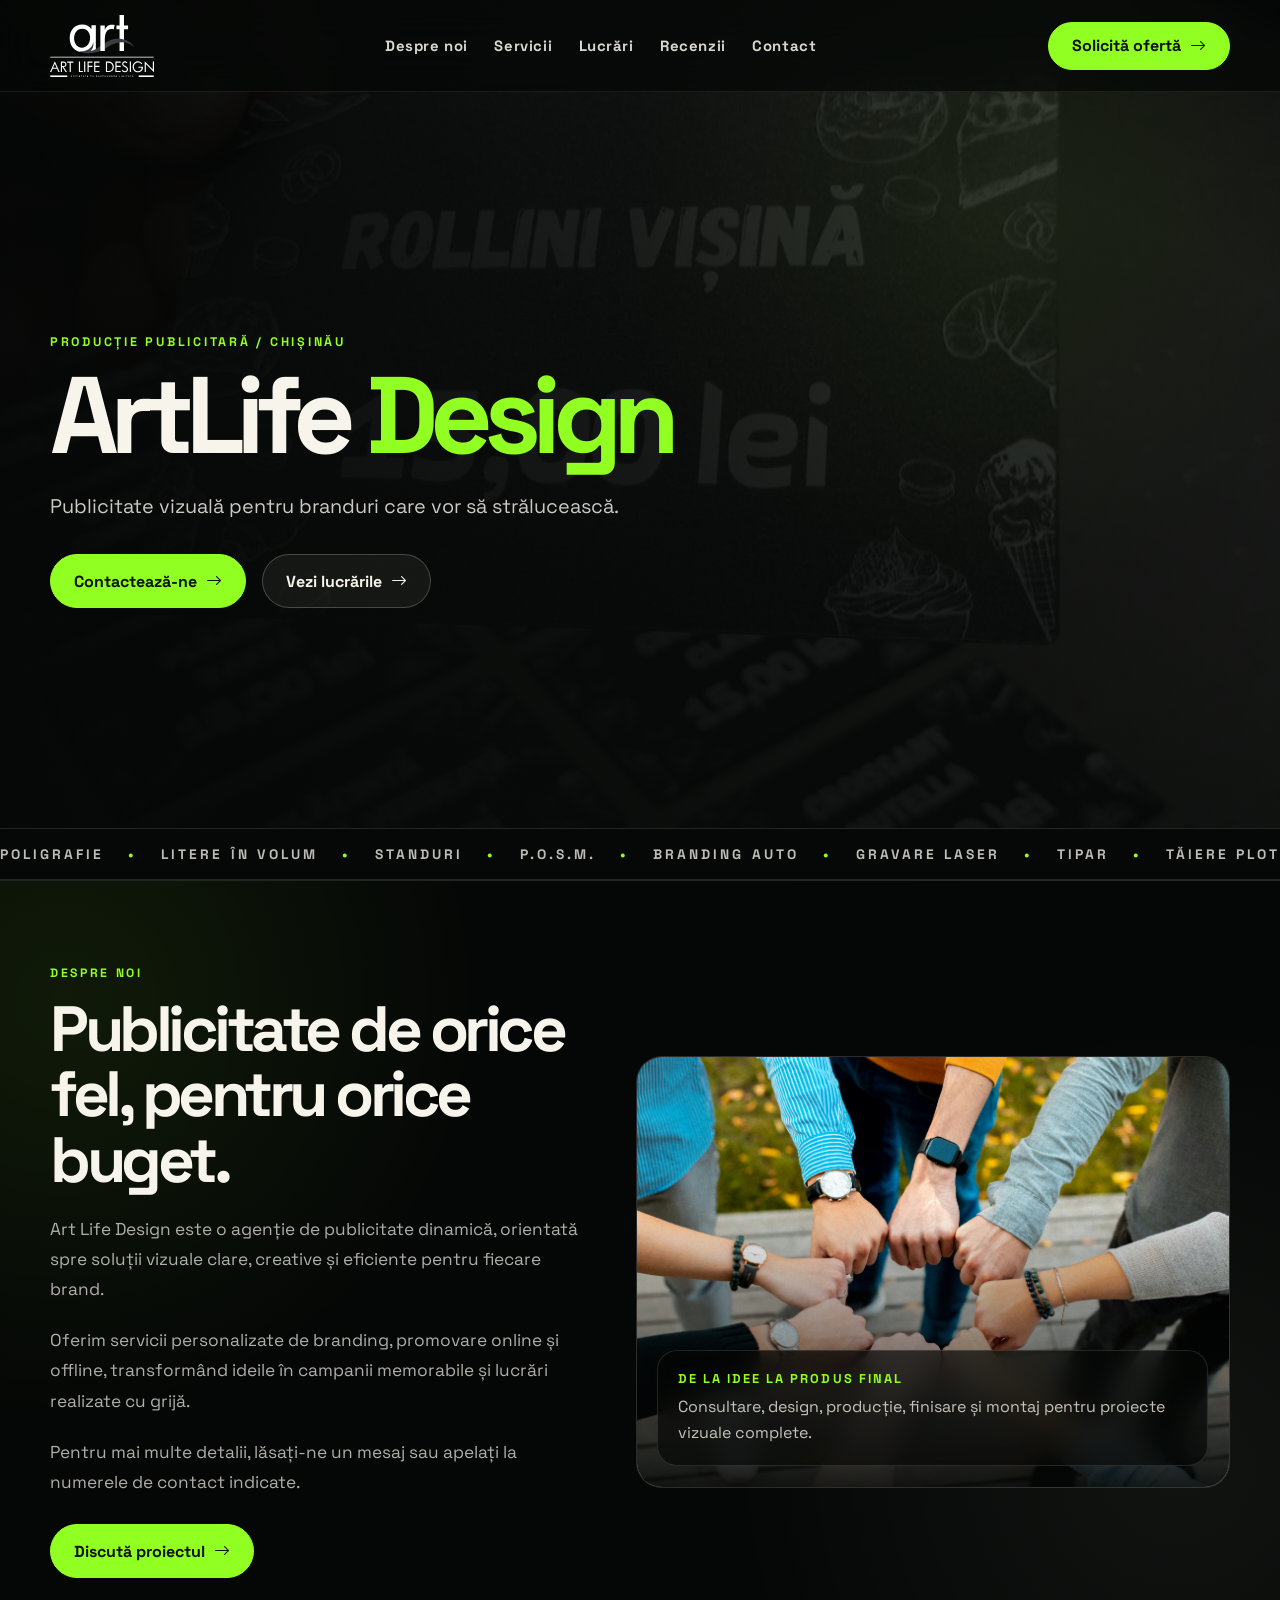
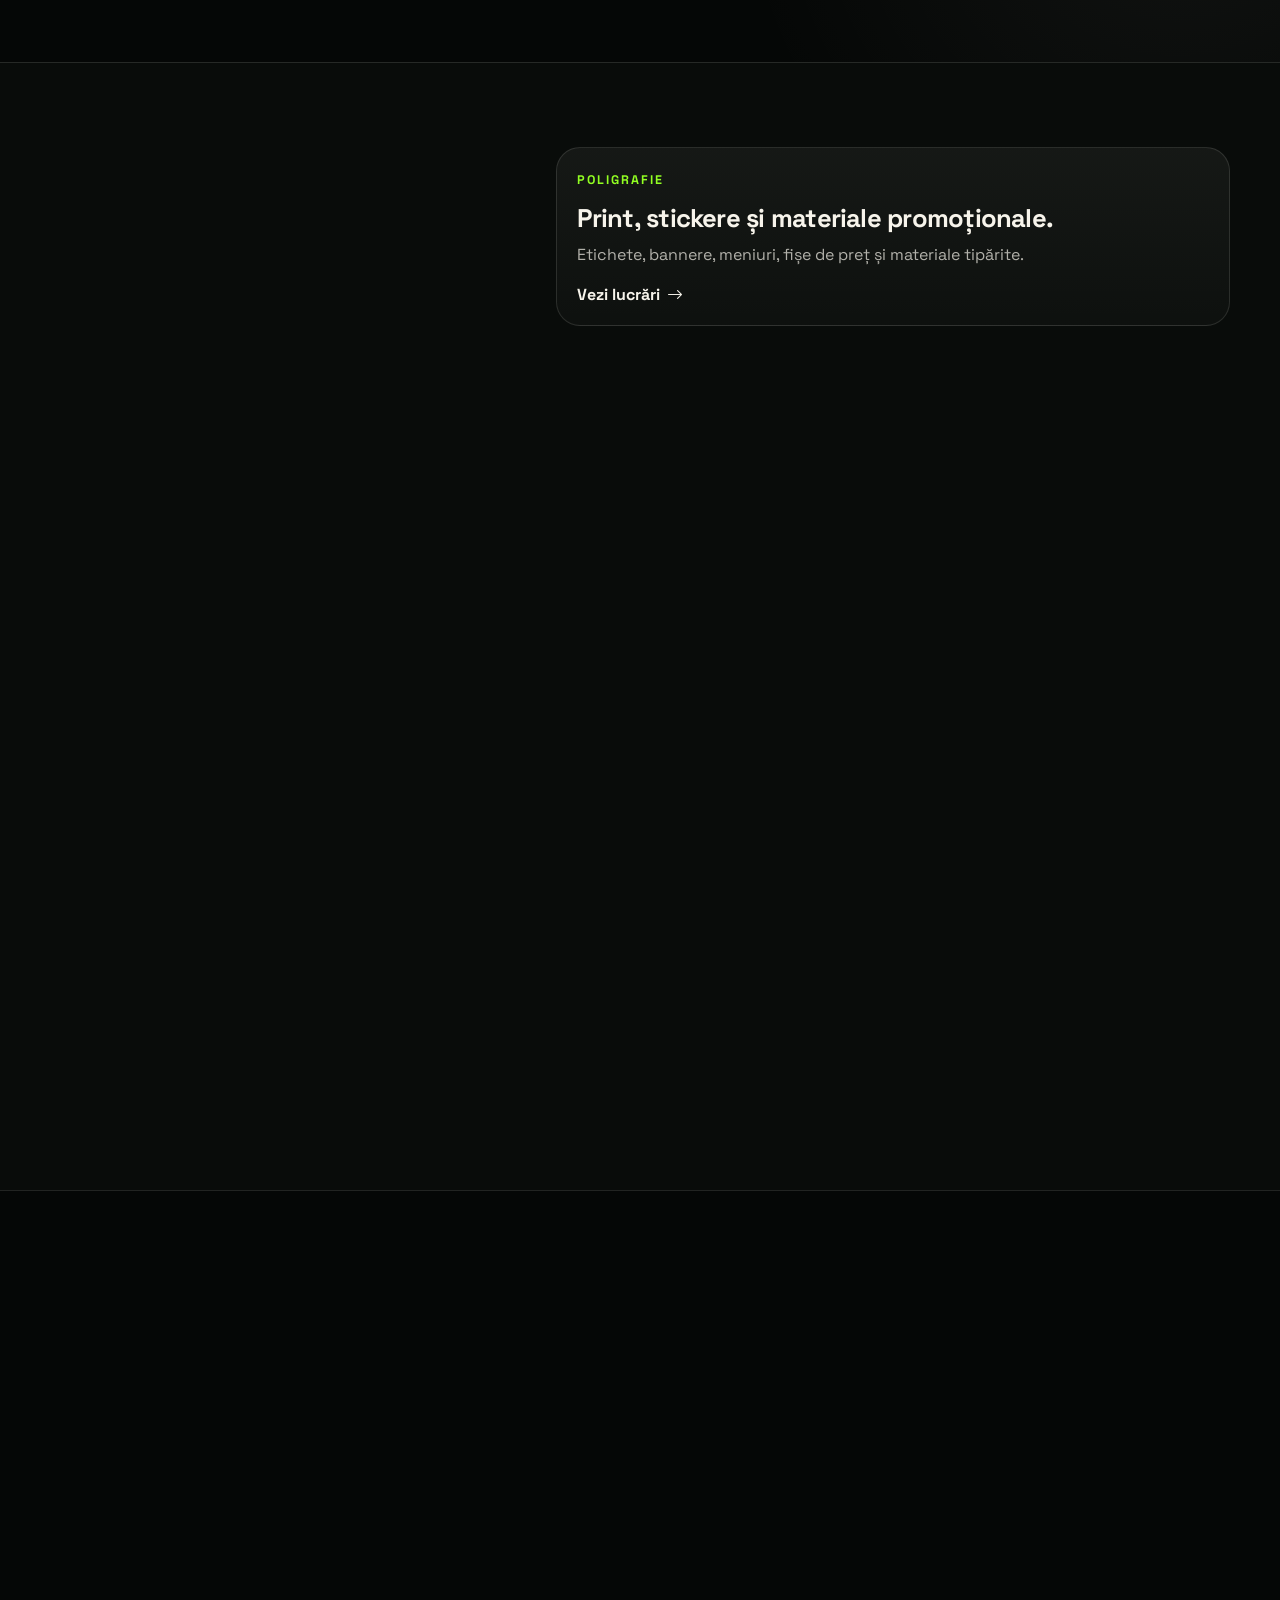
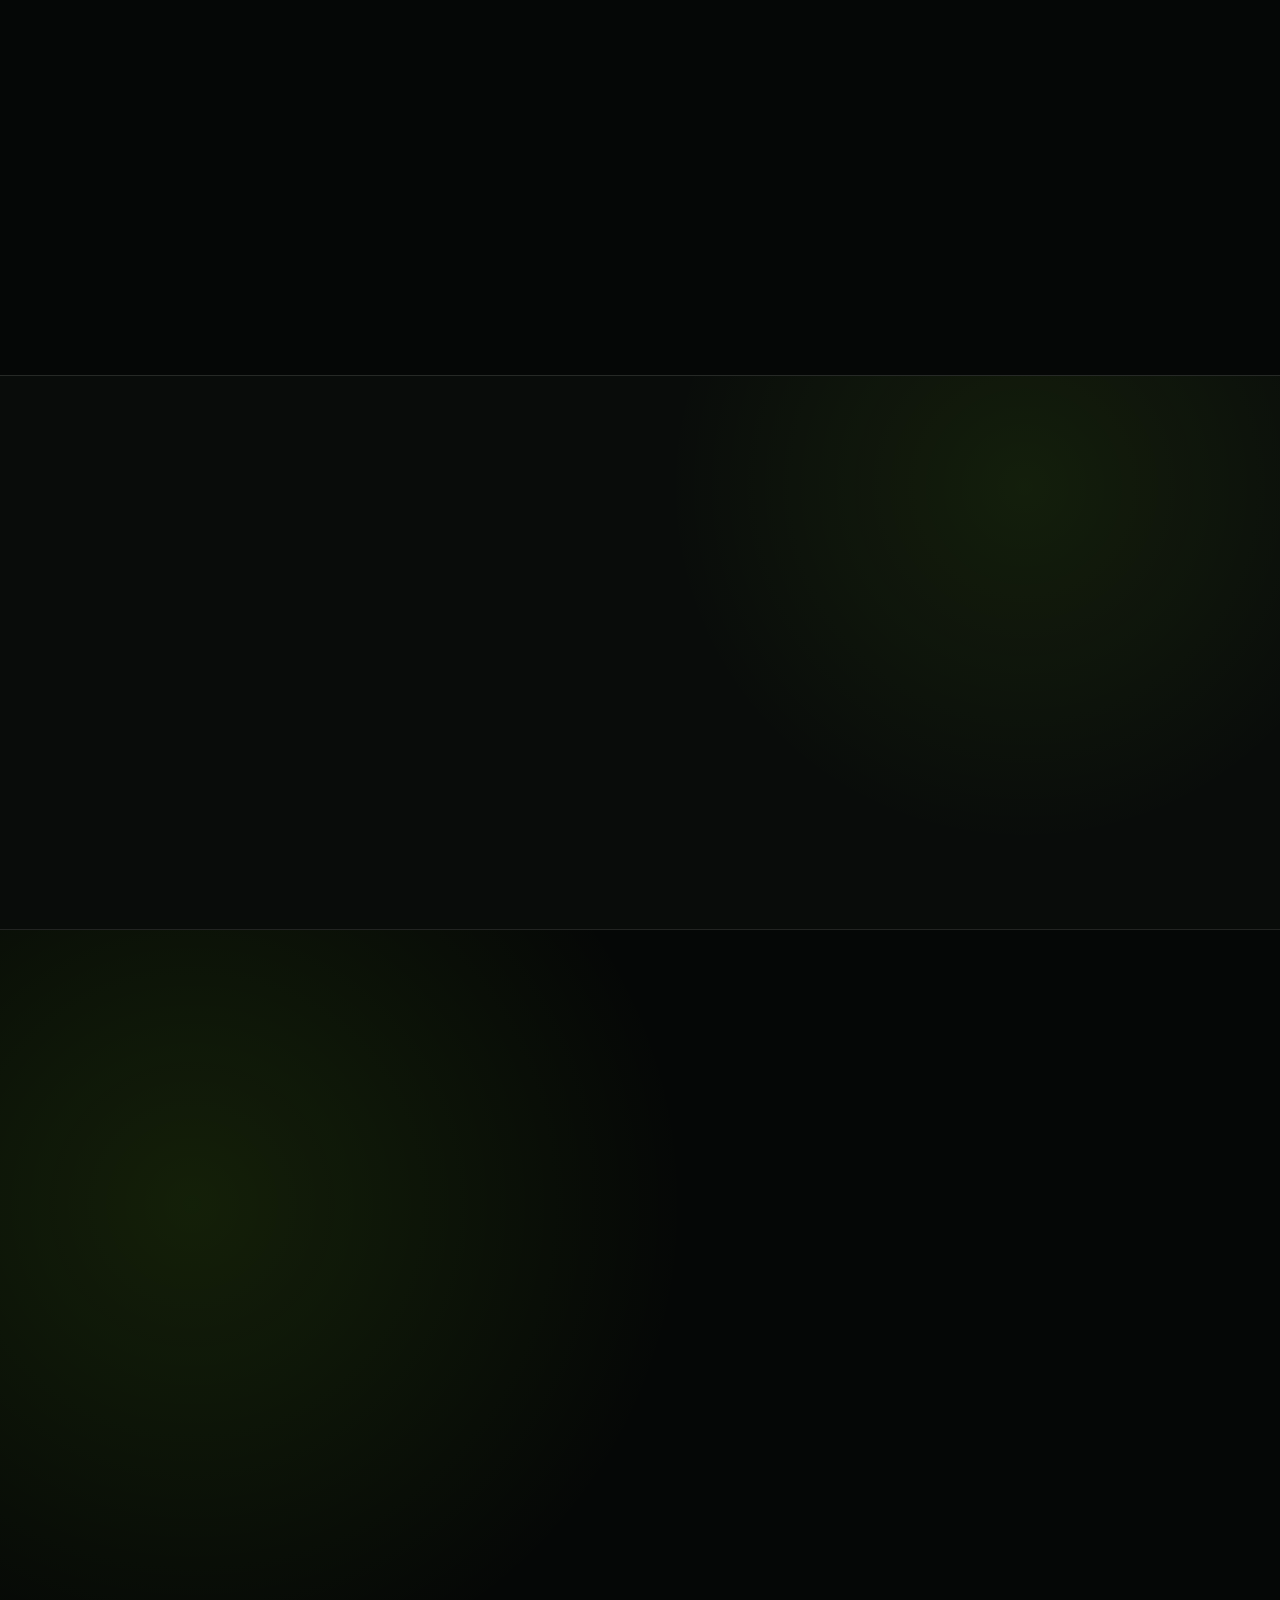
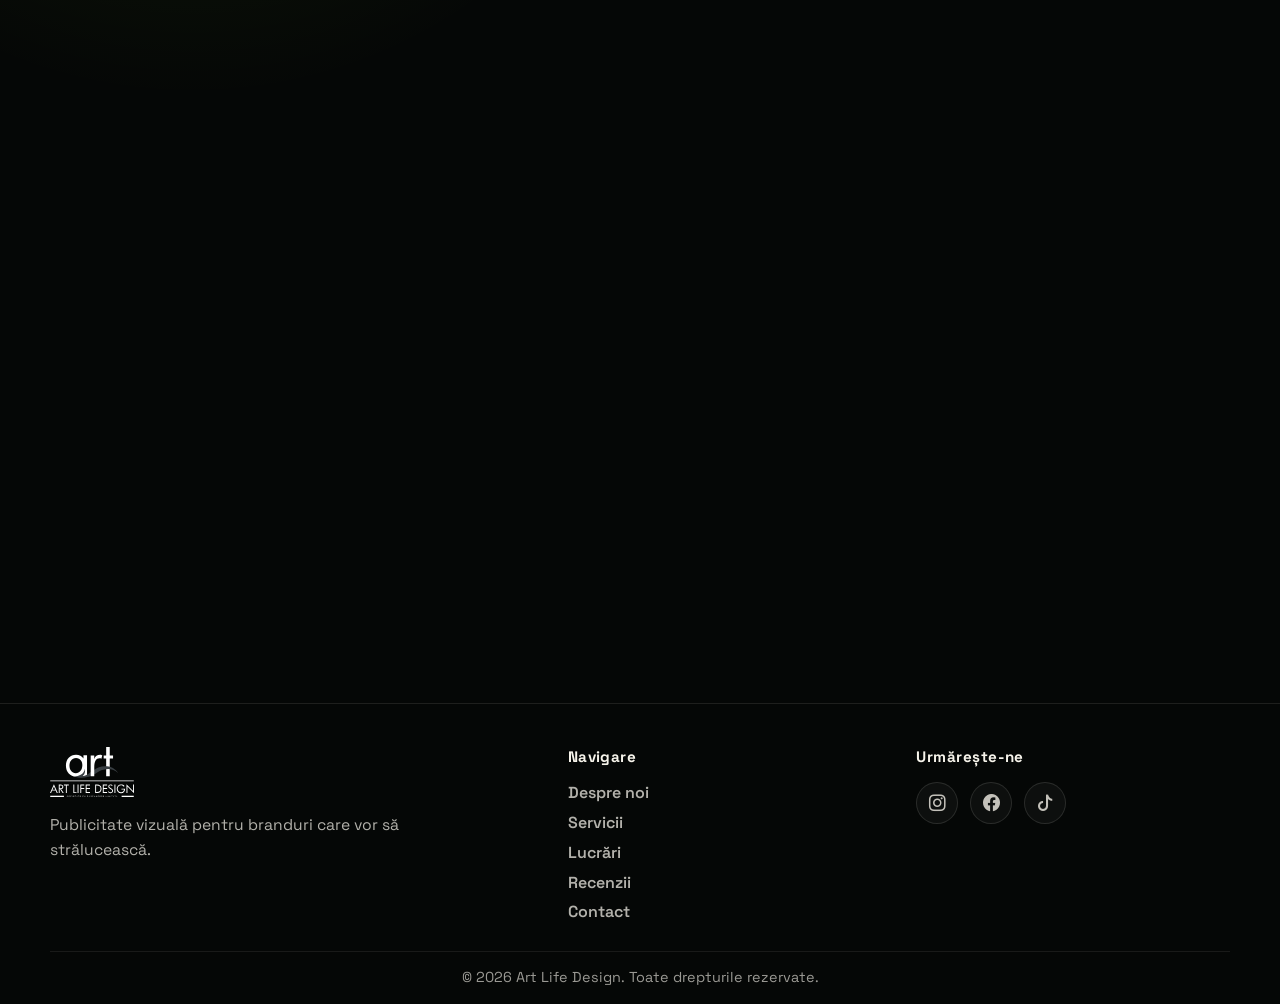
==== index.html @ 2a89f9ee "Prima versiune website ArtLife Design" ====
<!DOCTYPE html>
<html lang="ro">
<head>
  <meta charset="UTF-8" />
  <meta name="viewport" content="width=device-width, initial-scale=1.0" />

  <title>ArtLife Design | Publicitate vizuală</title>
  <meta name="description" content="ArtLife Design SRL - publicitate vizuală, poligrafie, litere în volum, standuri, P.O.S.M. și branding auto în Chișinău." />

  <link rel="preconnect" href="https://fonts.googleapis.com">
  <link rel="preconnect" href="https://fonts.gstatic.com" crossorigin>
  <link href="https://fonts.googleapis.com/css2?family=Space+Grotesk:wght@400;500;600;700;800&display=swap" rel="stylesheet">

  <link href="https://cdn.jsdelivr.net/npm/bootstrap-icons@1.10.4/font/bootstrap-icons.css" rel="stylesheet" />
  <link rel="stylesheet" href="css/style.css" />
</head>

<body>
  <nav class="site-navbar" id="navbarTop">
    <div class="scroll-progress" id="scrollProgress"></div>

    <div class="container nav-wrap">
      <a href="#home" class="logo-link" aria-label="ArtLife Design">
        <img src="images/LOGO-antracit-grey.svg" alt="ArtLife Design" class="logo-svg">
      </a>

      <button class="nav-menu icon-btn" id="navMenu" type="button" aria-label="Deschide meniul">
        <i class="bi bi-list"></i>
      </button>

      <div class="nav-links-wrap" id="navLinksWrap">
        <a href="#about" class="nav-link">Despre noi</a>
        <a href="#services" class="nav-link">Servicii</a>
        <a href="#works" class="nav-link">Lucrări</a>
        <a href="#reviews" class="nav-link">Recenzii</a>
        <a href="#contact" class="nav-link">Contact</a>
      </div>

      <a href="#contact" class="nav-cta btn-arrow">
        Solicită ofertă
        <i class="bi bi-arrow-right"></i>
      </a>
    </div>
  </nav>

  <section class="hero" id="home">
    <video class="hero-video" autoplay muted loop playsinline poster="images/fise_pret.jpg">
      <source src="images/homeslider.mp4" type="video/mp4">
    </video>

    <div class="hero-shade"></div>

    <div class="container hero-content">
      <span class="hero-kicker reveal">Producție publicitară / Chișinău</span>
      <h1 class="reveal">ArtLife <span>Design</span></h1>
      <p class="reveal">Publicitate vizuală pentru branduri care vor să strălucească.</p>

      <div class="hero-actions reveal">
        <a href="#contact" class="btn-main btn-arrow">
          Contactează-ne
          <i class="bi bi-arrow-right"></i>
        </a>

        <a href="lucrari.html" class="btn-ghost btn-arrow">
          Vezi lucrările
          <i class="bi bi-arrow-right"></i>
        </a>
      </div>
    </div>
  </section>

  <section class="service-strip" aria-label="Servicii">
    <div class="strip-track">
      <span>Poligrafie</span>
      <span>Litere în volum</span>
      <span>Standuri</span>
      <span>P.O.S.M.</span>
      <span>Branding Auto</span>
      <span>Gravare laser</span>
      <span>Tipar</span>
      <span>Tăiere plotter</span>
      <span>Poligrafie</span>
      <span>Litere în volum</span>
      <span>Standuri</span>
      <span>P.O.S.M.</span>
      <span>Branding Auto</span>
      <span>Gravare laser</span>
      <span>Tipar</span>
      <span>Tăiere plotter</span>
    </div>
  </section>

  <section class="section about-section" id="about">
    <div class="container about-simple">
      <div class="about-simple-text reveal">
        <span class="section-label">Despre noi</span>

        <h2>Publicitate de orice fel, pentru orice buget.</h2>

        <p>
          Art Life Design este o agenție de publicitate dinamică, orientată spre soluții vizuale
          clare, creative și eficiente pentru fiecare brand.
        </p>

        <p>
          Oferim servicii personalizate de branding, promovare online și offline, transformând
          ideile în campanii memorabile și lucrări realizate cu grijă.
        </p>

        <p>
          Pentru mai multe detalii, lăsați-ne un mesaj sau apelați la numerele de contact indicate.
        </p>

        <a href="#contact" class="btn-main btn-arrow">
          Discută proiectul
          <i class="bi bi-arrow-right"></i>
        </a>
      </div>

      <div class="about-team-photo reveal">
        <img src="images/team.jpg" alt="ArtLife Design producție publicitară">
        <div class="about-team-caption">
          <span>De la idee la produs final</span>
          <p>Consultare, design, producție, finisare și montaj pentru proiecte vizuale complete.</p>
        </div>
      </div>
    </div>
  </section>

  <section class="section services-section" id="services">
    <div class="container services-compact">
      <div class="services-side reveal">
        <span class="section-label">Servicii</span>
        <h2>Ce putem realiza</h2>
        <p>Găsește rapid soluția potrivită pentru brandul tău.</p>

        <div class="service-search">
          <i class="bi bi-search"></i>
          <input type="search" id="serviceSearch" placeholder="Caută serviciu...">
        </div>

        <div class="services-tabs">
          <button class="service-filter active" type="button" data-service="all">Toate</button>
          <button class="service-filter" type="button" data-service="poligrafie">Poligrafie</button>
          <button class="service-filter" type="button" data-service="volum">Litere & Standuri</button>
          <button class="service-filter" type="button" data-service="posm">P.O.S.M.</button>
          <button class="service-filter" type="button" data-service="auto">Branding Auto</button>
          <button class="service-filter" type="button" data-service="laser">Laser / Plotter</button>
        </div>
      </div>

      <div class="services-cards">
        <article class="service-card-row reveal" data-service-card="poligrafie" data-search-service="poligrafie print tipar stickere etichete bannere meniuri fise pret">
          <span>Poligrafie</span>
          <h3>Print, stickere și materiale promoționale.</h3>
          <p>Etichete, bannere, meniuri, fișe de preț și materiale tipărite.</p>
          <a href="lucrari.html?filter=poligrafie" class="card-link btn-arrow">Vezi lucrări <i class="bi bi-arrow-right"></i></a>
        </article>

        <article class="service-card-row reveal" data-service-card="volum" data-search-service="litere volum standuri light box casete luminoase fatade">
          <span>Litere în volum & Standuri</span>
          <h3>Elemente vizuale pentru fațade și interior.</h3>
          <p>Litere volumetrice, light box-uri, standuri și casete luminoase.</p>
          <a href="lucrari.html?filter=volum" class="card-link btn-arrow">Vezi lucrări <i class="bi bi-arrow-right"></i></a>
        </article>

        <article class="service-card-row reveal" data-service-card="posm" data-search-service="posm display urne suporturi standuri campanii retail">
          <span>P.O.S.M.</span>
          <h3>Materiale pentru retail și campanii.</h3>
          <p>Display-uri, urne, suporturi, standuri și produse personalizate.</p>
          <a href="lucrari.html?filter=posm" class="card-link btn-arrow">Vezi lucrări <i class="bi bi-arrow-right"></i></a>
        </article>

        <article class="service-card-row reveal" data-service-card="auto" data-search-service="branding auto colantare masini microbuze flote transport">
          <span>Branding Auto</span>
          <h3>Promovare vizibilă pe mașini și flote.</h3>
          <p>Colantări auto pentru transport comercial, microbuze și automobile.</p>
          <a href="lucrari.html?filter=auto" class="card-link btn-arrow">Vezi lucrări <i class="bi bi-arrow-right"></i></a>
        </article>

        <article class="service-card-row reveal" data-service-card="laser" data-search-service="laser gravare taiere plotter decupare productie">
          <span>Laser / Plotter</span>
          <h3>Tăiere, gravare și decupare personalizată.</h3>
          <p>Servicii pentru proiecte promoționale, decorative și tehnice.</p>
          <a href="#contact" class="card-link btn-arrow">Solicită ofertă <i class="bi bi-arrow-right"></i></a>
        </article>
      </div>
    </div>
  </section>

  <section class="section works-section" id="works">
    <div class="container">
      <div class="works-head reveal">
        <div>
          <span class="section-label">Portofoliu</span>
          <h2>Lucrări recente</h2>
        </div>

        <a href="lucrari.html" class="btn-ghost btn-arrow">
          Toate lucrările
          <i class="bi bi-arrow-right"></i>
        </a>
      </div>

      <div class="works-grid" id="homeWorksGrid"></div>
    </div>
  </section>

  <section class="section reviews-section" id="reviews">
    <div class="container">
      <div class="section-head center reveal">
        <span class="section-label">Recenzii</span>
        <h2>Ce spun clienții</h2>
      </div>

      <div class="reviews-marquee reveal">
        <div class="reviews-track continuous-track" id="reviewsTrack">
          <article class="review-card">
            <div class="review-mark">“</div>
            <p>Colaborare eficientă, comunicare clară și lucrare realizată cu atenție la detalii.</p>
            <h3>Firmă de retail</h3>
            <small>Materiale promoționale</small>
          </article>

          <article class="review-card review-featured">
            <div class="review-mark">“</div>
            <p>Proiectul a fost realizat rapid, curat și conform cerințelor discutate.</p>
            <h3>Client local</h3>
            <small>Branding auto</small>
          </article>

          <article class="review-card">
            <div class="review-mark">“</div>
            <p>Design simplu, execuție bună și termen respectat. Recomandăm cu încredere.</p>
            <h3>Client ArtLife</h3>
            <small>Poligrafie</small>
          </article>

          <article class="review-card review-featured">
            <div class="review-mark">“</div>
            <p>Au venit cu recomandări potrivite pentru materiale și finisaje. Rezultatul a ieșit foarte bine.</p>
            <h3>Agenție de publicitate</h3>
            <small>P.O.S.M.</small>
          </article>

          <article class="review-card">
            <div class="review-mark">“</div>
            <p>O echipă receptivă, atentă la detalii și flexibilă în procesul de lucru.</p>
            <h3>Companie locală</h3>
            <small>Litere în volum</small>
          </article>
        </div>
      </div>
    </div>
  </section>

  <section class="section contact-section" id="contact">
    <div class="container">
      <div class="section-head center reveal">
        <span class="section-label">Contact</span>
        <h2>Ai un proiect? Scrie-ne.</h2>
        <p>Completează formularul sau contactează-ne direct pentru o ofertă.</p>
      </div>

      <div class="contact-grid">
        <div class="contact-form-card reveal">
          <h3>Solicită o consultare</h3>

          <form action="https://formsubmit.co/artlifedesignform@gmail.com" method="POST" class="ajax-form">
            <input type="hidden" name="_subject" value="Cerere nouă de pe site ArtLife Design">
            <input type="hidden" name="_captcha" value="false">
            <input type="hidden" name="_template" value="table">

            <div class="form-row">
              <input type="text" name="nume" placeholder="Nume și Prenume*" required>
              <input type="tel" name="telefon" placeholder="Telefon*" required>
            </div>

            <input type="email" name="email" placeholder="Email*" required>

            <select name="serviciu" required>
              <option value="">Alege serviciul*</option>
              <option value="Consultare">Consultare</option>
              <option value="Poligrafie">Poligrafie</option>
              <option value="Litere în volum & Standuri">Litere în volum & Standuri</option>
              <option value="P.O.S.M.">P.O.S.M.</option>
              <option value="Branding Auto">Branding Auto</option>
              <option value="Laser / Plotter">Laser / Plotter</option>
            </select>

            <textarea name="mesaj" placeholder="Mesajul tău*" required></textarea>

            <p class="privacy-note">
              * Prin trimiterea acestui formular, ești de acord cu prelucrarea datelor personale
              în scopul contactării ulterioare. Informațiile vor fi păstrate confidențial.
            </p>

            <button type="submit" class="btn-main form-submit btn-arrow">
              Trimite mesajul
              <i class="bi bi-arrow-right"></i>
            </button>

            <div class="form-message" aria-live="polite"></div>
          </form>
        </div>

        <div class="contact-info reveal">
          <h3>Date de contact</h3>

          <div class="contact-line">
            <a class="contact-icon-link" href="https://www.google.com/maps/search/?api=1&query=Nicolae+Milescu+Spataru+30+Chisinau" target="_blank" aria-label="Deschide adresa pe hartă">
              <i class="bi bi-geo-alt contact-icon"></i>
            </a>

            <button class="copy-text" type="button" data-copy="str. Nicolae Milescu Spătaru, 30, Chișinău">
              str. Nicolae Milescu Spătaru, 30, Chișinău
            </button>
          </div>

          <div class="contact-line">
            <a class="contact-icon-link phone-ring" href="tel:+37360980008" aria-label="Sună la +373 609 800 08">
              <i class="bi bi-telephone contact-icon"></i>
            </a>

            <button class="copy-text" type="button" data-copy="+37360980008">
              +373 609 800 08
            </button>
          </div>

          <div class="contact-line">
            <a class="contact-icon-link phone-ring" href="tel:+37360800013" aria-label="Sună la +373 608 000 13">
              <i class="bi bi-telephone contact-icon"></i>
            </a>

            <button class="copy-text" type="button" data-copy="+37360800013">
              +373 608 000 13
            </button>
          </div>

          <div class="contact-line">
            <a class="contact-icon-link" href="mailto:info.artlifedesign@gmail.com" aria-label="Trimite email">
              <i class="bi bi-envelope contact-icon"></i>
            </a>

            <button class="copy-text" type="button" data-copy="info.artlifedesign@gmail.com">
              info.artlifedesign@gmail.com
            </button>
          </div>

          <div class="contact-line">
            <a class="contact-icon-link" href="mailto:office.artlifedesign@gmail.com" aria-label="Trimite email">
              <i class="bi bi-envelope contact-icon"></i>
            </a>

            <button class="copy-text" type="button" data-copy="office.artlifedesign@gmail.com">
              office.artlifedesign@gmail.com
            </button>
          </div>

          <div class="contact-line">
            <span class="contact-icon-link static-icon">
              <i class="bi bi-clock contact-icon"></i>
            </span>
            <span>Luni - Vineri: 09:00 - 18:00</span>
          </div>

          <div class="contact-socials">
            <span class="social-kicker">Fii alături de noi</span>
            <h4>Ne găsești și aici</h4>

            <div class="contact-social-links">
              <a href="https://www.instagram.com/design.artlife/" target="_blank" aria-label="Instagram">
                <i class="bi bi-instagram"></i>
              </a>

              <a href="https://www.facebook.com/p/Art-Life-Design-100063504763244/" target="_blank" aria-label="Facebook">
                <i class="bi bi-facebook"></i>
              </a>

              <a href="https://www.tiktok.com/@art.life.design" target="_blank" aria-label="TikTok">
                <i class="bi bi-tiktok"></i>
              </a>
            </div>
          </div>

          <a class="map-box" target="_blank" href="https://www.google.com/maps/search/?api=1&query=Nicolae+Milescu+Spataru+30+Chisinau">
            <iframe src="https://www.google.com/maps?q=Nicolae%20Milescu%20Spataru%2030%20Chisinau&output=embed" loading="lazy"></iframe>
            <span>Deschide locația în Google Maps</span>
          </a>
        </div>
      </div>
    </div>
  </section>

  <div class="gallery-modal" id="galleryModal">
    <button class="gallery-nav gallery-prev icon-btn" id="galleryPrev" type="button" aria-label="Imaginea precedentă">
      <i class="bi bi-chevron-left"></i>
    </button>

    <button class="gallery-nav gallery-next icon-btn" id="galleryNext" type="button" aria-label="Imaginea următoare">
      <i class="bi bi-chevron-right"></i>
    </button>

    <button class="gallery-close icon-btn" id="galleryModalClose" type="button" aria-label="Închide">&times;</button>

    <div class="gallery-box">
      <div class="gallery-image-wrap">
        <img src="" alt="" id="galleryModalImage">
      </div>

      <div class="gallery-details">
        <span id="galleryModalDate"></span>
        <h3 id="galleryModalTitle"></h3>
        <p id="galleryModalService"></p>
        <div class="gallery-tags" id="galleryModalTags"></div>
        <small id="galleryModalDesc"></small>

        <a href="#contact" class="gallery-order-btn btn-arrow" id="galleryOrderBtn">
          Comandă acest serviciu
          <i class="bi bi-arrow-right"></i>
        </a>
      </div>
    </div>
  </div>

  <footer class="site-footer">
  <div class="container footer-inner">
    <div class="footer-brand">
      <a href="#home" class="footer-logo-link">
        <img src="images/LOGO-antracit-grey.svg" alt="ArtLife Design" class="footer-logo">
      </a>

      <p>Publicitate vizuală pentru branduri care vor să strălucească.</p>
    </div>

    <div class="footer-nav-block">
      <h4>Navigare</h4>

      <div class="footer-links">
        <a href="#about">Despre noi</a>
        <a href="#services">Servicii</a>
        <a href="#works">Lucrări</a>
        <a href="#reviews">Recenzii</a>
        <a href="#contact">Contact</a>
      </div>
    </div>

    <div class="footer-social-block">
      <h4>Urmărește-ne</h4>

      <div class="footer-socials">
        <a href="https://www.instagram.com/design.artlife/" target="_blank" aria-label="Instagram">
          <i class="bi bi-instagram"></i>
        </a>

        <a href="https://www.facebook.com/p/Art-Life-Design-100063504763244/" target="_blank" aria-label="Facebook">
          <i class="bi bi-facebook"></i>
        </a>

        <a href="https://www.tiktok.com/@art.life.design" target="_blank" aria-label="TikTok">
          <i class="bi bi-tiktok"></i>
        </a>
      </div>
    </div>
  </div>

  <div class="container footer-bottom">
    <p>© 2026 Art Life Design. Toate drepturile rezervate.</p>
  </div>
</footer>

  <button id="backTop" class="icon-btn" type="button" aria-label="Înapoi sus">
    <i class="bi bi-arrow-up"></i>
  </button>

  <div class="site-toast" id="siteToast"></div>

  <script src="js/script.js"></script>
</body>
</html>
---- css/style.css ----
:root {
  --green: #92ff22;
  --green-2: #76db18;
  --dark: #050706;
  --dark-2: #090c0a;
  --card: #111611;
  --white: #f7f4eb;
  --muted: rgba(247, 244, 235, 0.7);
  --border: rgba(247, 244, 235, 0.12);
  --radius: 26px;
}

* {
  box-sizing: border-box;
}

html,
body {
  margin: 0;
  background: var(--dark);
  color: var(--white);
  font-family: "Space Grotesk", Arial, sans-serif;
  scroll-behavior: smooth;
  overflow-x: hidden;
}

body::-webkit-scrollbar {
  width: 8px;
}

body::-webkit-scrollbar-track {
  background: #050706;
}

body::-webkit-scrollbar-thumb {
  background: rgba(146, 255, 34, 0.35);
  border-radius: 999px;
}

img,
video {
  max-width: 100%;
  display: block;
}

a {
  color: inherit;
  text-decoration: none;
}

button,
input,
textarea,
select {
  font-family: inherit;
}

button {
  cursor: pointer;
}

i.bi {
  display: inline-flex;
  align-items: center;
  justify-content: center;
  line-height: 1;
}

.icon-btn {
  display: inline-grid;
  place-items: center;
  line-height: 1;
}

.container {
  width: min(1180px, calc(100% - 36px));
  margin-inline: auto;
}

.section {
  padding: 84px 0;
  border-top: 1px solid var(--border);
}

.section-label {
  display: block;
  margin-bottom: 1rem;
  color: var(--green);
  font-size: 0.76rem;
  font-weight: 800;
  letter-spacing: 0.22em;
  text-transform: uppercase;
}

.section-head {
  margin-bottom: 2.2rem;
}

.section-head.center {
  max-width: 720px;
  text-align: center;
  margin-inline: auto;
}

.section-head h2,
.works-head h2 {
  margin: 0;
  font-size: clamp(2rem, 3.8vw, 4rem);
  line-height: 1.06;
  font-weight: 800;
  letter-spacing: -0.055em;
}

.section-head p {
  color: var(--muted);
  line-height: 1.7;
  margin: 1rem 0 0;
}

.btn-main,
.btn-ghost,
.nav-cta {
  min-height: 54px;
  padding: 0 1.45rem;
  border-radius: 999px;
  display: inline-flex;
  align-items: center;
  justify-content: center;
  gap: 0.55rem;
  font-weight: 800;
  transition: 0.25s ease;
}

.btn-main,
.nav-cta {
  background: var(--green);
  border: 1px solid var(--green);
  color: #071006;
}

.btn-main:hover,
.nav-cta:hover {
  background: var(--green-2);
  border-color: var(--green-2);
  color: #071006;
  transform: translateY(-3px);
  box-shadow: 0 0 24px rgba(146, 255, 34, 0.18);
}

.btn-ghost {
  color: var(--white);
  border: 1px solid rgba(247, 244, 235, 0.22);
  background: rgba(247, 244, 235, 0.06);
}

.btn-ghost:hover {
  color: var(--green);
  border-color: rgba(146, 255, 34, 0.45);
  background: rgba(247, 244, 235, 0.08);
  transform: translateY(-2px);
}

.btn-arrow i {
  transition: transform 0.25s ease;
}

.btn-arrow:hover i {
  transform: translateX(6px);
}

/* NAVBAR */

.site-navbar {
  position: fixed;
  inset: 0 0 auto 0;
  height: 92px;
  z-index: 1000;
  background: rgba(5, 7, 6, 0.72);
  border-bottom: 1px solid rgba(247, 244, 235, 0.08);
  backdrop-filter: blur(20px);
  -webkit-backdrop-filter: blur(20px);
  transition: 0.25s ease;
}

.site-navbar.nav-scrolled {
  height: 78px;
  background: rgba(5, 7, 6, 0.92);
  box-shadow: 0 18px 55px rgba(0, 0, 0, 0.32);
}

.scroll-progress {
  position: absolute;
  left: 0;
  bottom: -1px;
  height: 3px;
  width: var(--scroll-progress, 0%);
  background: var(--green);
}

.nav-wrap {
  height: 100%;
  display: flex;
  align-items: center;
  justify-content: space-between;
  gap: 1rem;
}

.logo-svg {
  height: 62px;
  transition: 0.25s ease;
}

.logo-link:hover .logo-svg,
.footer-logo-link:hover .footer-logo {
  transform: scale(1.06);
  filter:
    drop-shadow(0 0 8px rgba(146, 255, 34, 0.75))
    drop-shadow(0 0 18px rgba(146, 255, 34, 0.55))
    drop-shadow(0 0 34px rgba(146, 255, 34, 0.35));
}

.nav-scrolled .logo-svg {
  height: 54px;
}

.nav-links-wrap {
  display: flex;
  align-items: center;
  gap: 1.65rem;
}

.nav-link {
  color: rgba(247, 244, 235, 0.88);
  font-size: 0.93rem;
  font-weight: 800;
  position: relative;
  padding: 0.5rem 0;
  letter-spacing: 0.04em;
}

.nav-link::after {
  content: "";
  position: absolute;
  left: 0;
  right: 0;
  bottom: 0;
  height: 2px;
  transform: scaleX(0);
  transform-origin: left;
  background: var(--green);
  transition: transform 0.25s ease;
}

.nav-link:hover,
.nav-link.active {
  color: var(--green);
}

.nav-link:hover::after,
.nav-link.active::after {
  transform: scaleX(1);
}

.nav-menu {
  display: none;
  width: 46px;
  height: 46px;
  border: 1px solid rgba(146, 255, 34, 0.4);
  border-radius: 15px;
  background: rgba(146, 255, 34, 0.1);
  color: var(--green);
  font-size: 1.5rem;
}

.nav-cta {
  min-height: 48px;
}

/* HERO */

.hero {
  min-height: 92vh;
  position: relative;
  overflow: hidden;
  background: #000;
  display: flex;
  align-items: center;
}

.hero-video,
.hero-shade {
  position: absolute;
  inset: 0;
}

.hero-video {
  width: 100%;
  height: 100%;
  object-fit: cover;
  opacity: 0.42;
  filter: contrast(1.08) saturate(0.85);
}

.hero-shade {
  background:
    linear-gradient(90deg, rgba(5, 7, 6, 0.94), rgba(5, 7, 6, 0.68), rgba(5, 7, 6, 0.18)),
    linear-gradient(180deg, rgba(0, 0, 0, 0.18), rgba(5, 7, 6, 0.72)),
    radial-gradient(circle at 76% 28%, rgba(146, 255, 34, 0.14), transparent 32%);
}

.hero-content {
  position: relative;
  z-index: 2;
  padding-top: 110px;
}

.hero-kicker {
  color: var(--green);
  font-weight: 800;
  letter-spacing: 0.22em;
  text-transform: uppercase;
  font-size: 0.78rem;
  margin-bottom: 1rem;
  display: inline-block;
}

.hero h1 {
  margin: 0;
  font-size: clamp(4rem, 8.5vw, 8.5rem);
  line-height: 0.92;
  letter-spacing: -0.08em;
  font-weight: 800;
}

.hero h1 span {
  color: var(--green);
}

.hero p {
  max-width: 650px;
  color: rgba(247, 244, 235, 0.82);
  font-size: clamp(1.1rem, 1.55vw, 1.42rem);
  line-height: 1.62;
  margin: 1.5rem 0 2rem;
}

.hero-actions {
  display: flex;
  flex-wrap: wrap;
  gap: 1rem;
}

/* STRIP */

.service-strip {
  overflow: hidden;
  padding: 1rem 0;
  background: #050807;
  border-top: 1px solid rgba(247, 244, 235, 0.12);
  border-bottom: 1px solid rgba(247, 244, 235, 0.12);
}

.strip-track {
  width: max-content;
  display: flex;
  gap: 1.5rem;
  animation: moveStrip 42s linear infinite;
}

.strip-track span {
  white-space: nowrap;
  color: rgba(247, 244, 235, 0.76);
  font-size: 0.86rem;
  font-weight: 800;
  letter-spacing: 0.22em;
  text-transform: uppercase;
}

.strip-track span::after {
  content: "•";
  color: var(--green);
  margin-left: 1.5rem;
}

@keyframes moveStrip {
  from { transform: translateX(0); }
  to { transform: translateX(-50%); }
}

/* ABOUT */

.about-section {
  background:
    radial-gradient(circle at 5% 15%, rgba(146, 255, 34, 0.08), transparent 30%),
    radial-gradient(circle at 92% 75%, rgba(247, 244, 235, 0.05), transparent 34%),
    var(--dark);
}

.about-simple {
  display: grid;
  grid-template-columns: 0.95fr 1.05fr;
  gap: 3rem;
  align-items: center;
}

.about-simple-text h2 {
  margin: 0;
  font-size: clamp(2.5rem, 5vw, 5.2rem);
  line-height: 1.02;
  letter-spacing: -0.07em;
  font-weight: 800;
}

.about-simple-text p {
  max-width: 670px;
  color: var(--muted);
  font-size: 1.08rem;
  line-height: 1.75;
  margin: 1.3rem 0 0;
}

.about-simple-text .btn-main {
  margin-top: 1.7rem;
}

.about-team-photo {
  position: relative;
  min-height: 430px;
  border-radius: var(--radius);
  overflow: hidden;
  border: 1px solid var(--border);
  background: rgba(247, 244, 235, 0.04);
}

.about-team-photo img {
  width: 100%;
  height: 100%;
  min-height: 430px;
  object-fit: cover;
  object-position: center;
  transition: 0.45s ease;
}

.about-team-photo:hover img {
  transform: scale(1.035);
}

.about-team-photo::after {
  content: "";
  position: absolute;
  inset: 0;
  background: linear-gradient(180deg, transparent 35%, rgba(5, 7, 6, 0.92));
}

.about-team-caption {
  position: absolute;
  left: 1.3rem;
  right: 1.3rem;
  bottom: 1.3rem;
  z-index: 2;
  padding: 1.2rem;
  border-radius: 20px;
  background: rgba(5, 7, 6, 0.66);
  border: 1px solid rgba(247, 244, 235, 0.12);
  backdrop-filter: blur(14px);
}

.about-team-caption span {
  display: block;
  margin-bottom: 0.45rem;
  color: var(--green);
  font-size: 0.8rem;
  font-weight: 800;
  letter-spacing: 0.16em;
  text-transform: uppercase;
}

.about-team-caption p {
  margin: 0;
  color: rgba(247, 244, 235, 0.78);
  line-height: 1.6;
}

/* SERVICES */

.services-section {
  background: var(--dark-2);
}

.services-compact {
  display: grid;
  grid-template-columns: 0.82fr 1.18fr;
  gap: 2.4rem;
  align-items: start;
}

.services-side {
  position: sticky;
  top: 105px;
}

.services-side h2 {
  margin: 0;
  font-size: clamp(2.1rem, 4vw, 4.1rem);
  line-height: 1.04;
  font-weight: 800;
  letter-spacing: -0.055em;
}

.services-side p {
  color: var(--muted);
  line-height: 1.7;
  margin: 1rem 0 1.35rem;
}

.service-search,
.portfolio-search {
  max-width: 650px;
  display: flex;
  align-items: center;
  gap: 0.8rem;
  padding: 0.25rem 1rem;
  border: 1px solid var(--border);
  border-radius: 999px;
  background: rgba(247, 244, 235, 0.04);
  margin-bottom: 1.2rem;
}

.portfolio-search {
  margin: 1.5rem 0;
}

.service-search i,
.portfolio-search i {
  width: 22px;
  height: 22px;
  color: var(--muted);
  flex: 0 0 22px;
}

.service-search input,
.portfolio-search input {
  margin: 0;
  border: 0;
  background: transparent;
  box-shadow: none;
}

.services-tabs,
.portfolio-filters {
  display: flex;
  flex-wrap: wrap;
  gap: 0.7rem;
}

.service-filter,
.filter-btn {
  border: 1px solid var(--border);
  background: rgba(247, 244, 235, 0.04);
  color: var(--muted);
  border-radius: 999px;
  padding: 0.75rem 1rem;
  font-size: 0.95rem;
  font-weight: 800;
  transition: 0.22s ease;
}

.service-filter:hover,
.service-filter.active,
.filter-btn:hover,
.filter-btn.active {
  background: rgba(146, 255, 34, 0.14);
  border-color: rgba(146, 255, 34, 0.5);
  color: var(--green);
}

.services-cards {
  display: grid;
  grid-template-columns: 1fr;
  gap: 1rem;
}

.service-card-row {
  padding: 1.25rem;
  border-radius: 24px;
  border: 1px solid var(--border);
  background: linear-gradient(180deg, rgba(247, 244, 235, 0.055), rgba(247, 244, 235, 0.025));
  transition: 0.25s ease;
}

.service-card-row:hover {
  transform: translateY(-4px);
  border-color: rgba(146, 255, 34, 0.28);
  background:
    radial-gradient(circle at top right, rgba(146, 255, 34, 0.08), transparent 32%),
    rgba(247, 244, 235, 0.05);
}

.service-card-row.hidden {
  display: none;
}

.service-card-row span,
.work-info small,
.portfolio-content small {
  color: var(--green);
  font-size: 0.78rem;
  font-weight: 800;
  letter-spacing: 0.16em;
  text-transform: uppercase;
}

.service-card-row h3 {
  margin: 0.9rem 0 0.55rem;
  font-size: clamp(1.35rem, 2vw, 2rem);
  line-height: 1.15;
  letter-spacing: -0.03em;
}

.service-card-row p {
  color: var(--muted);
  line-height: 1.65;
  margin: 0 0 1rem;
}

.card-link {
  color: var(--white);
  display: inline-flex;
  align-items: center;
  gap: 0.4rem;
  font-weight: 800;
}

.card-link:hover {
  color: var(--green);
}

/* WORKS */

.works-section {
  background: var(--dark);
}

.works-head {
  display: flex;
  align-items: flex-end;
  justify-content: space-between;
  gap: 1.4rem;
  margin-bottom: 2rem;
}

.works-grid,
.portfolio-grid {
  display: grid;
  grid-template-columns: repeat(4, 1fr);
  gap: 1rem;
}

.work-card,
.portfolio-card {
  border-radius: var(--radius);
  border: 1px solid rgba(247, 244, 235, 0.1);
  overflow: hidden;
  background: rgba(247, 244, 235, 0.04);
  transition: 0.25s ease;
}

.work-card:hover,
.portfolio-card:hover {
  transform: translateY(-5px);
  border-color: rgba(146, 255, 34, 0.2);
}

.work-img,
.portfolio-media {
  position: relative;
  width: 100%;
  border: 0;
  padding: 0;
  background: #0b0f0c;
  overflow: hidden;
  text-align: left;
  color: inherit;
}

.work-img {
  height: 280px;
}

.portfolio-media {
  height: 310px;
}

.work-img img,
.portfolio-media img {
  width: 100%;
  height: 100%;
  object-fit: cover;
  transition: 0.45s ease;
}

.work-card:hover img,
.portfolio-card:hover img {
  transform: scale(1.045);
}

.work-img span,
.portfolio-media span {
  position: absolute;
  left: 1rem;
  top: 1rem;
  z-index: 3;
  padding: 0.55rem 0.75rem;
  border-radius: 999px;
  background: rgba(5, 7, 6, 0.78);
  border: 1px solid rgba(247, 244, 235, 0.14);
  color: var(--white);
  font-size: 0.75rem;
  font-weight: 800;
  backdrop-filter: blur(12px);
}

.media-overlay {
  position: absolute;
  inset: 0;
  z-index: 2;
  display: grid;
  place-items: center;
  align-content: center;
  gap: 0.4rem;
  color: var(--white);
  background: rgba(5, 7, 6, 0.42);
  opacity: 0;
  transition: 0.25s ease;
}

.media-overlay i {
  font-size: 1.8rem;
  color: var(--green);
}

.media-overlay small {
  color: var(--white);
  font-weight: 800;
}

.work-card:hover .media-overlay {
  opacity: 1;
}

.work-info,
.portfolio-content {
  padding: 1.1rem;
}

.work-info h3,
.portfolio-content h3 {
  margin: 0.65rem 0 0.45rem;
  font-size: 1.28rem;
  line-height: 1.15;
  letter-spacing: -0.03em;
}

.work-info p,
.portfolio-content p {
  margin: 0;
  color: var(--muted);
  line-height: 1.55;
}

.work-actions {
  margin-top: 1rem;
}

.work-order-btn,
.gallery-order-btn {
  display: inline-flex;
  align-items: center;
  justify-content: center;
  gap: 10px;
  width: fit-content;
  min-height: 50px;
  padding: 0 24px;
  border-radius: 999px;
  background: rgba(255, 255, 255, 0.05);
  border: 1px solid rgba(146, 255, 34, 0.35);
  color: var(--white);
  font-size: 0.95rem;
  font-weight: 800;
  transition: 0.25s ease;
}

.gallery-order-btn {
  min-width: 290px;
  min-height: 56px;
  margin-top: 2rem;
  font-size: 1rem;
}

.work-order-btn i,
.gallery-order-btn i {
  transition: 0.25s ease;
}

.work-order-btn:hover,
.gallery-order-btn:hover {
  background: rgba(146, 255, 34, 0.08);
  border-color: var(--green);
  color: var(--green);
  transform: translateY(-2px);
}

.work-order-btn:hover i,
.gallery-order-btn:hover i {
  transform: translateX(6px);
}

/* REVIEWS */

.reviews-section {
  background:
    radial-gradient(circle at 80% 20%, rgba(146, 255, 34, 0.08), transparent 32%),
    var(--dark-2);
  overflow: hidden;
}

.reviews-marquee {
  overflow: hidden;
  width: 100%;
  padding: 0.3rem 0;
}

.reviews-track {
  width: max-content;
  display: flex;
  gap: 1rem;
  will-change: transform;
}

.review-card {
  width: 360px;
  min-height: 245px;
  flex: 0 0 360px;
  border-radius: var(--radius);
  padding: 1.4rem;
  border: 1px solid var(--border);
  background:
    linear-gradient(145deg, rgba(247, 244, 235, 0.07), rgba(247, 244, 235, 0.025)),
    #0b0f0c;
  display: flex;
  flex-direction: column;
  justify-content: space-between;
  transition: 0.25s ease;
  position: relative;
  overflow: hidden;
}

.review-card:hover {
  transform: translateY(-5px);
  border-color: rgba(146, 255, 34, 0.28);
}

.review-featured {
  background:
    radial-gradient(circle at top right, rgba(146, 255, 34, 0.11), transparent 34%),
    linear-gradient(145deg, rgba(247, 244, 235, 0.085), rgba(247, 244, 235, 0.03)),
    #0b0f0c;
}

.review-mark {
  width: 46px;
  height: 46px;
  border-radius: 50%;
  display: grid;
  place-items: center;
  color: var(--green);
  border: 1px solid rgba(146, 255, 34, 0.22);
  background: rgba(146, 255, 34, 0.07);
  font-size: 2.2rem;
  font-weight: 800;
  line-height: 1;
}

.review-card p {
  color: rgba(247, 244, 235, 0.83);
  line-height: 1.65;
  margin: 1.2rem 0 1.4rem;
}

.review-card h3 {
  margin: 0 0 0.3rem;
  font-size: 1.08rem;
}

.review-card small {
  color: var(--muted);
}

/* CONTACT */

.contact-section {
  background:
    radial-gradient(circle at 15% 20%, rgba(146, 255, 34, 0.1), transparent 32%),
    var(--dark);
}

.contact-grid {
  display: grid;
  grid-template-columns: 1.04fr 0.96fr;
  gap: 1rem;
  align-items: start;
}

.contact-form-card,
.contact-info {
  border-radius: var(--radius);
  padding: 1.4rem;
  border: 1px solid var(--border);
  background: rgba(247, 244, 235, 0.04);
}

.contact-form-card h3,
.contact-info h3 {
  margin: 0 0 1.2rem;
  font-size: 1.45rem;
  letter-spacing: -0.03em;
}

.form-row {
  display: grid;
  grid-template-columns: 1fr 1fr;
  gap: 0.85rem;
}

input,
select,
textarea {
  width: 100%;
  min-height: 54px;
  color: var(--white);
  background: rgba(247, 244, 235, 0.055);
  border: 1px solid var(--border);
  border-radius: 18px;
  outline: 0;
  padding: 0 1rem;
  margin-bottom: 0.85rem;
  transition: 0.22s ease;
}

textarea {
  min-height: 145px;
  resize: vertical;
  padding-top: 1rem;
}

select option {
  color: #071006;
}

input:focus,
select:focus,
textarea:focus {
  border-color: rgba(146, 255, 34, 0.75);
  box-shadow: 0 0 0 4px rgba(146, 255, 34, 0.08);
}

.privacy-note {
  color: var(--muted);
  font-size: 0.82rem;
  line-height: 1.55;
  margin: 0.2rem 0 1rem;
}

.form-submit {
  width: 100%;
  border: 0;
}

.form-message {
  margin-top: 0.9rem;
  min-height: 22px;
  color: var(--muted);
  font-weight: 700;
}

.form-message.success {
  color: var(--green);
}

.form-message.error {
  color: #ff6969;
}

.contact-line {
  display: grid;
  grid-template-columns: 54px 1fr;
  gap: 0.9rem;
  align-items: center;
  padding: 0.9rem 0;
  border-bottom: 1px solid rgba(247, 244, 235, 0.08);
}

.contact-icon-link {
  width: 48px;
  height: 48px;
  border-radius: 50%;
  display: grid;
  place-items: center;
  border: 1px solid rgba(146, 255, 34, 0.25);
  background: rgba(146, 255, 34, 0.08);
  color: var(--green);
  position: relative;
  transition: 0.22s ease;
}

.contact-icon {
  color: var(--green);
  font-size: 1.12rem;
}

.contact-icon-link:hover {
  background: rgba(146, 255, 34, 0.14);
  transform: translateY(-2px);
}

.static-icon {
  pointer-events: none;
}

.phone-ring::before,
.phone-ring::after {
  content: "";
  position: absolute;
  inset: -6px;
  border-radius: 50%;
  border: 1px solid rgba(146, 255, 34, 0.28);
  animation: phoneCircle 1.8s ease-out infinite;
}

.phone-ring::after {
  animation-delay: 0.55s;
}

@keyframes phoneCircle {
  0% {
    opacity: 0.75;
    transform: scale(0.86);
  }

  100% {
    opacity: 0;
    transform: scale(1.45);
  }
}

.copy-text {
  width: 100%;
  padding: 0;
  border: 0;
  background: transparent;
  color: rgba(247, 244, 235, 0.9);
  text-align: left;
  font-size: 1rem;
  font-weight: 700;
  line-height: 1.45;
  transition: 0.22s ease;
}

.copy-text:hover {
  color: var(--green);
}

.contact-line span {
  color: rgba(247, 244, 235, 0.9);
  line-height: 1.45;
  font-weight: 700;
}

.contact-socials {
  margin-top: 1.35rem;
  padding: 1.2rem;
  border-radius: 22px;
  border: 1px solid rgba(146, 255, 34, 0.24);
  background:
    radial-gradient(circle at top right, rgba(146, 255, 34, 0.13), transparent 36%),
    rgba(247, 244, 235, 0.045);
}

.social-kicker {
  display: block;
  color: var(--green);
  font-size: 0.72rem;
  font-weight: 800;
  letter-spacing: 0.18em;
  text-transform: uppercase;
  margin-bottom: 0.35rem;
}

.contact-socials h4 {
  margin: 0 0 0.85rem;
  color: var(--white);
  font-size: 1.25rem;
  font-weight: 800;
  letter-spacing: -0.02em;
}

.contact-social-links {
  display: flex;
  flex-wrap: wrap;
  gap: 0.75rem;
}

.contact-social-links a {
  width: 48px;
  height: 48px;
  display: grid;
  place-items: center;
  border-radius: 16px;
  border: 1px solid rgba(247, 244, 235, 0.14);
  background: rgba(5, 7, 6, 0.52);
  color: rgba(247, 244, 235, 0.92);
  font-size: 1.22rem;
  transition: 0.25s ease;
}

.contact-social-links a:hover {
  background: rgba(146, 255, 34, 0.13);
  border-color: rgba(146, 255, 34, 0.48);
  color: var(--green);
  transform: translateY(-3px);
}

.map-box {
  display: block;
  margin-top: 1.2rem;
  border-radius: 22px;
  overflow: hidden;
  border: 1px solid var(--border);
  background: rgba(247, 244, 235, 0.05);
}

.map-box iframe {
  width: 100%;
  height: 240px;
  border: 0;
  display: block;
  filter: grayscale(0.2) contrast(0.98);
}

.map-box span {
  display: block;
  padding: 0.9rem 1rem;
  color: var(--green);
  font-weight: 800;
}

/* MODAL */

.gallery-modal {
  position: fixed;
  inset: 0;
  z-index: 3000;
  display: none;
  align-items: center;
  justify-content: center;
  padding: 1.3rem;
  background: rgba(0, 0, 0, 0.82);
  backdrop-filter: blur(12px);
}

.gallery-modal.active {
  display: flex;
}

.gallery-box {
  width: min(1060px, 100%);
  max-height: 88vh;
  display: grid;
  grid-template-columns: 1.25fr 0.75fr;
  overflow: hidden;
  border-radius: var(--radius);
  border: 1px solid rgba(247, 244, 235, 0.16);
  background: #090c0a;
}

.gallery-image-wrap {
  min-height: 520px;
  background: #050706;
}

.gallery-image-wrap img {
  width: 100%;
  height: 100%;
  max-height: 88vh;
  object-fit: contain;
}

.gallery-details {
  padding: 1.5rem;
  display: flex;
  flex-direction: column;
  justify-content: center;
}

.gallery-details span {
  color: var(--green);
  font-weight: 800;
  letter-spacing: 0.16em;
  text-transform: uppercase;
  font-size: 0.78rem;
}

.gallery-details h3 {
  margin: 0.8rem 0 0.6rem;
  font-size: clamp(1.6rem, 3vw, 2.8rem);
  line-height: 1.05;
  letter-spacing: -0.05em;
}

.gallery-details p {
  margin: 0 0 1rem;
  color: var(--muted);
  line-height: 1.6;
}

.gallery-tags {
  display: flex;
  flex-wrap: wrap;
  gap: 0.5rem;
  margin-bottom: 1rem;
}

.gallery-tags span {
  padding: 0.45rem 0.7rem;
  border-radius: 999px;
  border: 1px solid rgba(146, 255, 34, 0.24);
  background: rgba(146, 255, 34, 0.06);
  color: var(--green);
  font-size: 0.72rem;
  letter-spacing: 0.08em;
}

.gallery-details small {
  color: rgba(247, 244, 235, 0.78);
  line-height: 1.6;
}

.gallery-close,
.gallery-nav {
  position: fixed;
  z-index: 3010;
  border: 1px solid rgba(247, 244, 235, 0.18);
  background: rgba(5, 7, 6, 0.72);
  color: var(--white);
  transition: 0.25s ease;
}

.gallery-close {
  top: 1rem;
  right: 1rem;
  width: 48px;
  height: 48px;
  border-radius: 16px;
  font-size: 2rem;
}

.gallery-nav {
  top: 50%;
  width: 52px;
  height: 52px;
  border-radius: 50%;
  font-size: 1.5rem;
}

.gallery-prev {
  left: 1rem;
}

.gallery-next {
  right: 1rem;
}

.gallery-close:hover,
.gallery-nav:hover {
  color: var(--green);
  border-color: rgba(146, 255, 34, 0.45);
  background: rgba(146, 255, 34, 0.1);
}

/* PORTFOLIO PAGE */

.portfolio-header {
  padding: 138px 0 54px;
  background:
    radial-gradient(circle at 80% 25%, rgba(146, 255, 34, 0.12), transparent 30%),
    var(--dark);
  border-bottom: 1px solid var(--border);
}

.compact-portfolio-header {
  padding-top: 122px;
}

.back-link {
  display: inline-flex;
  align-items: center;
  gap: 0.45rem;
  color: var(--muted);
  font-weight: 800;
  margin-bottom: 1.7rem;
  transition: 0.22s ease;
}

.back-link:hover {
  color: var(--green);
}

.portfolio-header h1 {
  margin: 0;
  font-size: clamp(2.7rem, 6vw, 6.2rem);
  line-height: 0.95;
  letter-spacing: -0.075em;
  font-weight: 800;
}

.portfolio-header p {
  max-width: 720px;
  color: var(--muted);
  line-height: 1.7;
  font-size: 1.08rem;
  margin: 1.2rem 0 0;
}

.portfolio-section {
  padding: 3rem 0 5rem;
  background: var(--dark);
}

.no-results {
  display: none;
  color: var(--muted);
  text-align: center;
  margin: 2rem 0 0;
  font-weight: 700;
}

/* FOOTER */

.site-footer {
  border-top: 1px solid rgba(247, 244, 235, 0.1);
  background: #050706;
  padding: 2.7rem 0 1.1rem;
}

.footer-inner {
  display: grid;
  grid-template-columns: 1fr 0.65fr 0.65fr;
  gap: 2.2rem;
  align-items: start;
  padding-bottom: 1.8rem;
  border-bottom: 1px solid rgba(247, 244, 235, 0.08);
}

.footer-brand {
  max-width: 420px;
}

.footer-logo {
  height: 50px;
  transition: 0.25s ease;
}

.footer-brand p {
  max-width: 390px;
  margin: 1rem 0 0;
  color: rgba(247, 244, 235, 0.72);
  line-height: 1.6;
  font-size: 0.98rem;
}

.footer-nav-block h4,
.footer-social-block h4 {
  margin: 0 0 1rem;
  color: var(--white);
  font-size: 0.95rem;
  font-weight: 800;
  letter-spacing: 0.03em;
}

.footer-links {
  display: flex;
  flex-direction: column;
  gap: 0.55rem;
}

.footer-links a {
  color: rgba(247, 244, 235, 0.72);
  font-weight: 600;
  transition: 0.22s ease;
}

.footer-links a:hover {
  color: var(--green);
}

.footer-socials {
  display: flex;
  align-items: center;
  gap: 0.75rem;
}

.footer-socials a {
  width: 42px;
  height: 42px;
  border-radius: 50%;
  display: flex;
  align-items: center;
  justify-content: center;
  border: 1px solid rgba(247, 244, 235, 0.12);
  background: rgba(247, 244, 235, 0.035);
  color: rgba(247, 244, 235, 0.78);
  font-size: 1.05rem;
  transition: 0.25s ease;
}

.footer-socials a:hover {
  color: var(--green);
  border-color: rgba(146, 255, 34, 0.45);
  background: rgba(146, 255, 34, 0.08);
  transform: translateY(-3px);
}

.footer-bottom {
  padding-top: 1rem;
  text-align: center;
  color: rgba(247, 244, 235, 0.62);
  font-size: 0.9rem;
}

.footer-bottom p {
  margin: 0;
}

@media (max-width: 900px) {
  .footer-inner {
    grid-template-columns: 1fr;
    gap: 1.8rem;
    text-align: center;
  }

  .footer-brand {
    max-width: 100%;
    margin-inline: auto;
  }

  .footer-logo-link {
    display: flex;
    justify-content: center;
  }

  .footer-brand p {
    max-width: 430px;
    margin-inline: auto;
  }

  .footer-links {
    align-items: center;
  }

  .footer-socials {
    justify-content: center;
  }
}

/* BACK TOP / TOAST / REVEAL */

#backTop {
  position: fixed;
  right: 1.2rem;
  bottom: 1.2rem;
  z-index: 1200;
  width: 46px;
  height: 46px;
  display: none;
  border-radius: 16px;
  border: 1px solid rgba(146, 255, 34, 0.38);
  background: rgba(5, 7, 6, 0.72);
  color: var(--green);
  backdrop-filter: blur(12px);
  transition: 0.22s ease;
}

#backTop:hover {
  transform: translateY(-3px);
  background: rgba(146, 255, 34, 0.12);
}

.site-toast {
  position: fixed;
  left: 50%;
  bottom: 1.2rem;
  z-index: 5000;
  transform: translate(-50%, 120%);
  min-width: 220px;
  padding: 0.9rem 1rem;
  border-radius: 999px;
  text-align: center;
  font-weight: 800;
  background: rgba(5, 7, 6, 0.9);
  color: var(--white);
  border: 1px solid rgba(247, 244, 235, 0.14);
  backdrop-filter: blur(12px);
  opacity: 0;
  transition: 0.3s ease;
}

.site-toast.show {
  transform: translate(-50%, 0);
  opacity: 1;
}

.site-toast.success {
  border-color: rgba(146, 255, 34, 0.4);
  color: var(--green);
}

.site-toast.error {
  border-color: rgba(255, 105, 105, 0.45);
  color: #ff6969;
}

.reveal {
  opacity: 0;
  transform: translateY(18px);
  transition: 0.7s ease;
}

.reveal.visible {
  opacity: 1;
  transform: translateY(0);
}

/* RESPONSIVE */

@media (max-width: 1080px) {
  .nav-links-wrap {
    gap: 1rem;
  }

  .works-grid,
  .portfolio-grid {
    grid-template-columns: repeat(3, 1fr);
  }

  .services-compact,
  .about-simple,
  .contact-grid {
    grid-template-columns: 1fr;
  }

  .services-side {
    position: static;
  }

  .gallery-box {
    grid-template-columns: 1fr;
    overflow-y: auto;
  }

  .gallery-image-wrap {
    min-height: 360px;
  }

  .footer-inner {
    grid-template-columns: 1fr;
    gap: 1.6rem;
    text-align: center;
  }

  .footer-brand {
    max-width: 100%;
    margin-inline: auto;
  }

  .footer-brand p {
    margin-inline: auto;
  }

  .footer-links {
    align-items: center;
  }

  .footer-socials {
    justify-content: center;
  }
}

@media (max-width: 900px) {
  .site-navbar,
  .site-navbar.nav-scrolled {
    height: 78px;
  }

  .logo-svg {
    height: 52px;
  }

  .nav-menu {
    display: grid;
    order: 3;
  }

  .nav-cta {
    display: none;
  }

  .nav-links-wrap {
    position: fixed;
    top: 78px;
    left: 18px;
    right: 18px;
    display: none;
    flex-direction: column;
    align-items: stretch;
    gap: 0.3rem;
    padding: 1rem;
    border-radius: 22px;
    background: rgba(5, 7, 6, 0.95);
    border: 1px solid rgba(247, 244, 235, 0.12);
    box-shadow: 0 24px 70px rgba(0, 0, 0, 0.42);
    backdrop-filter: blur(18px);
  }

  .nav-links-wrap.active {
    display: flex;
  }

  .nav-link {
    padding: 0.85rem 0.9rem;
    border-radius: 14px;
  }

  .nav-link::after {
    display: none;
  }

  .nav-link:hover,
  .nav-link.active {
    background: rgba(146, 255, 34, 0.08);
  }

  .hero {
    min-height: 86vh;
  }

  .hero-content {
    padding-top: 92px;
  }

  .section {
    padding: 64px 0;
  }

  .works-head {
    align-items: flex-start;
    flex-direction: column;
  }

  .works-grid,
  .portfolio-grid {
    grid-template-columns: repeat(2, 1fr);
  }
}

@media (max-width: 640px) {
  .container {
    width: min(100% - 26px, 1180px);
  }

  .hero h1 {
    font-size: clamp(3.3rem, 18vw, 5rem);
  }

  .hero-actions,
  .hero-actions a {
    width: 100%;
  }

  .btn-main,
  .btn-ghost {
    width: 100%;
  }

  .about-team-photo,
  .about-team-photo img {
    min-height: 330px;
  }

  .form-row {
    grid-template-columns: 1fr;
    gap: 0;
  }

  .works-grid,
  .portfolio-grid {
    grid-template-columns: 1fr;
  }

  .work-img,
  .portfolio-media {
    height: 300px;
  }

  .review-card {
    width: 290px;
    flex-basis: 290px;
  }

  .contact-line {
    grid-template-columns: 48px 1fr;
    gap: 0.8rem;
  }

  .contact-icon-link {
    width: 44px;
    height: 44px;
  }

  .copy-text {
    font-size: 0.94rem;
  }

  .contact-form-card,
  .contact-info {
    padding: 1.1rem;
  }

  .map-box iframe {
    height: 210px;
  }

  .gallery-order-btn {
    width: 100%;
    min-width: 100%;
  }

  .work-order-btn {
    width: 100%;
  }

  .gallery-modal {
    padding: 0.8rem;
  }

  .gallery-close {
    top: 0.7rem;
    right: 0.7rem;
  }

  .gallery-nav {
    width: 44px;
    height: 44px;
  }

  .gallery-prev {
    left: 0.6rem;
  }

  .gallery-next {
    right: 0.6rem;
  }

  .gallery-image-wrap {
    min-height: 300px;
  }

  .gallery-details {
    padding: 1.1rem;
  }

  .portfolio-header {
    padding-top: 110px;
  }

  .portfolio-filters,
  .services-tabs {
    gap: 0.5rem;
  }

  .service-filter,
  .filter-btn {
    padding: 0.68rem 0.82rem;
    font-size: 0.86rem;
  }
}
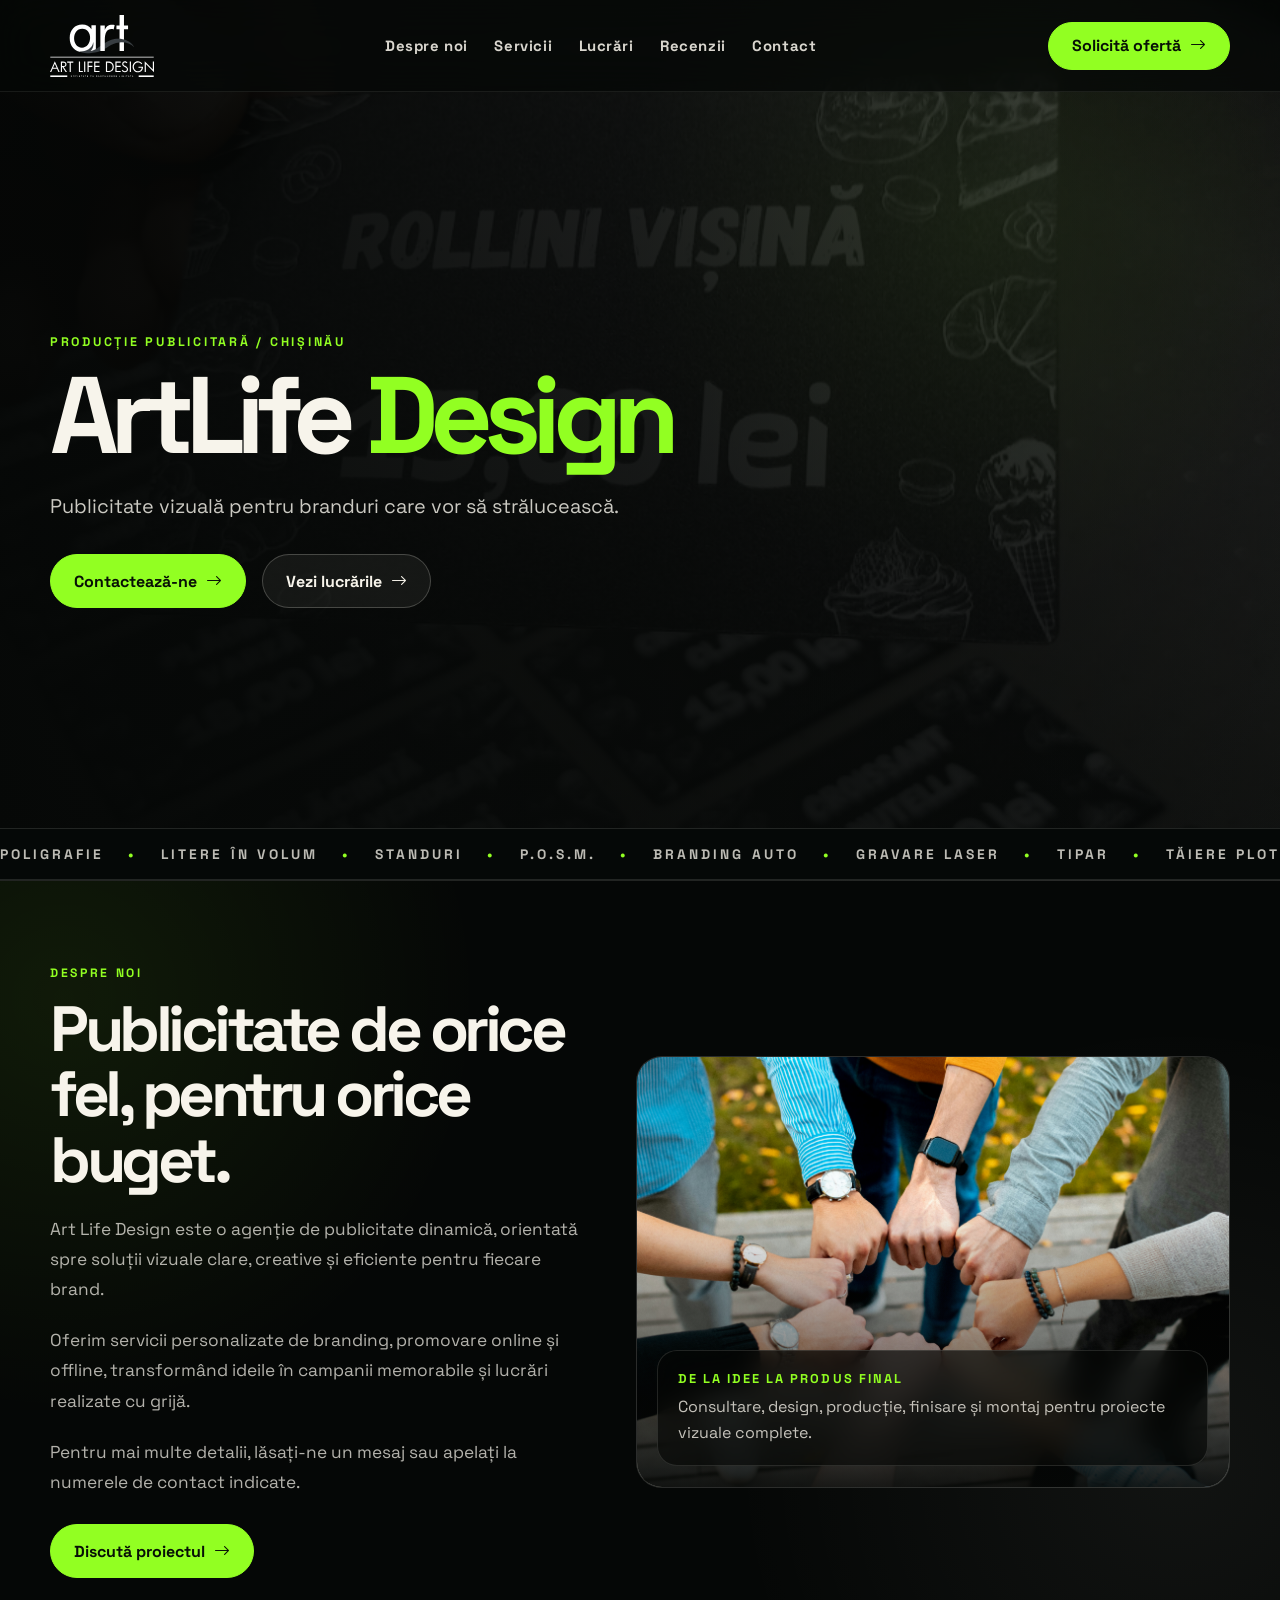
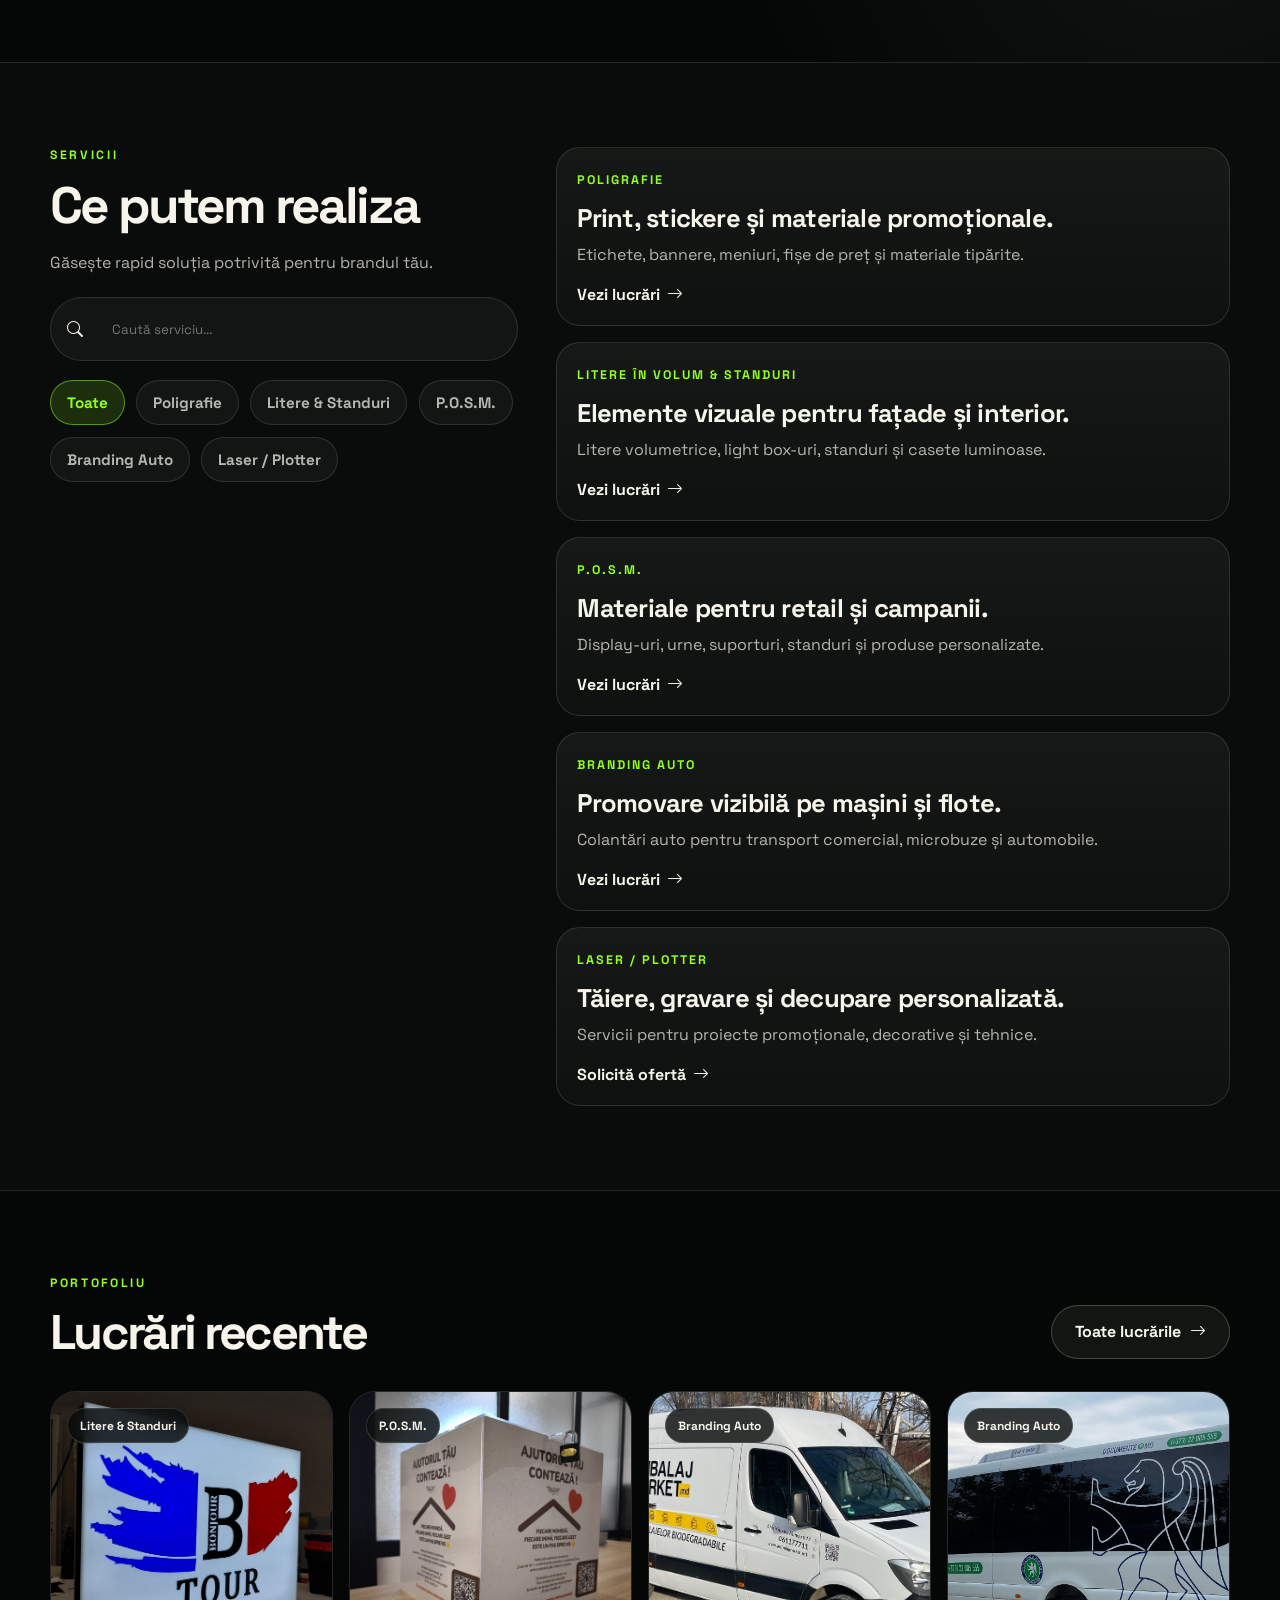
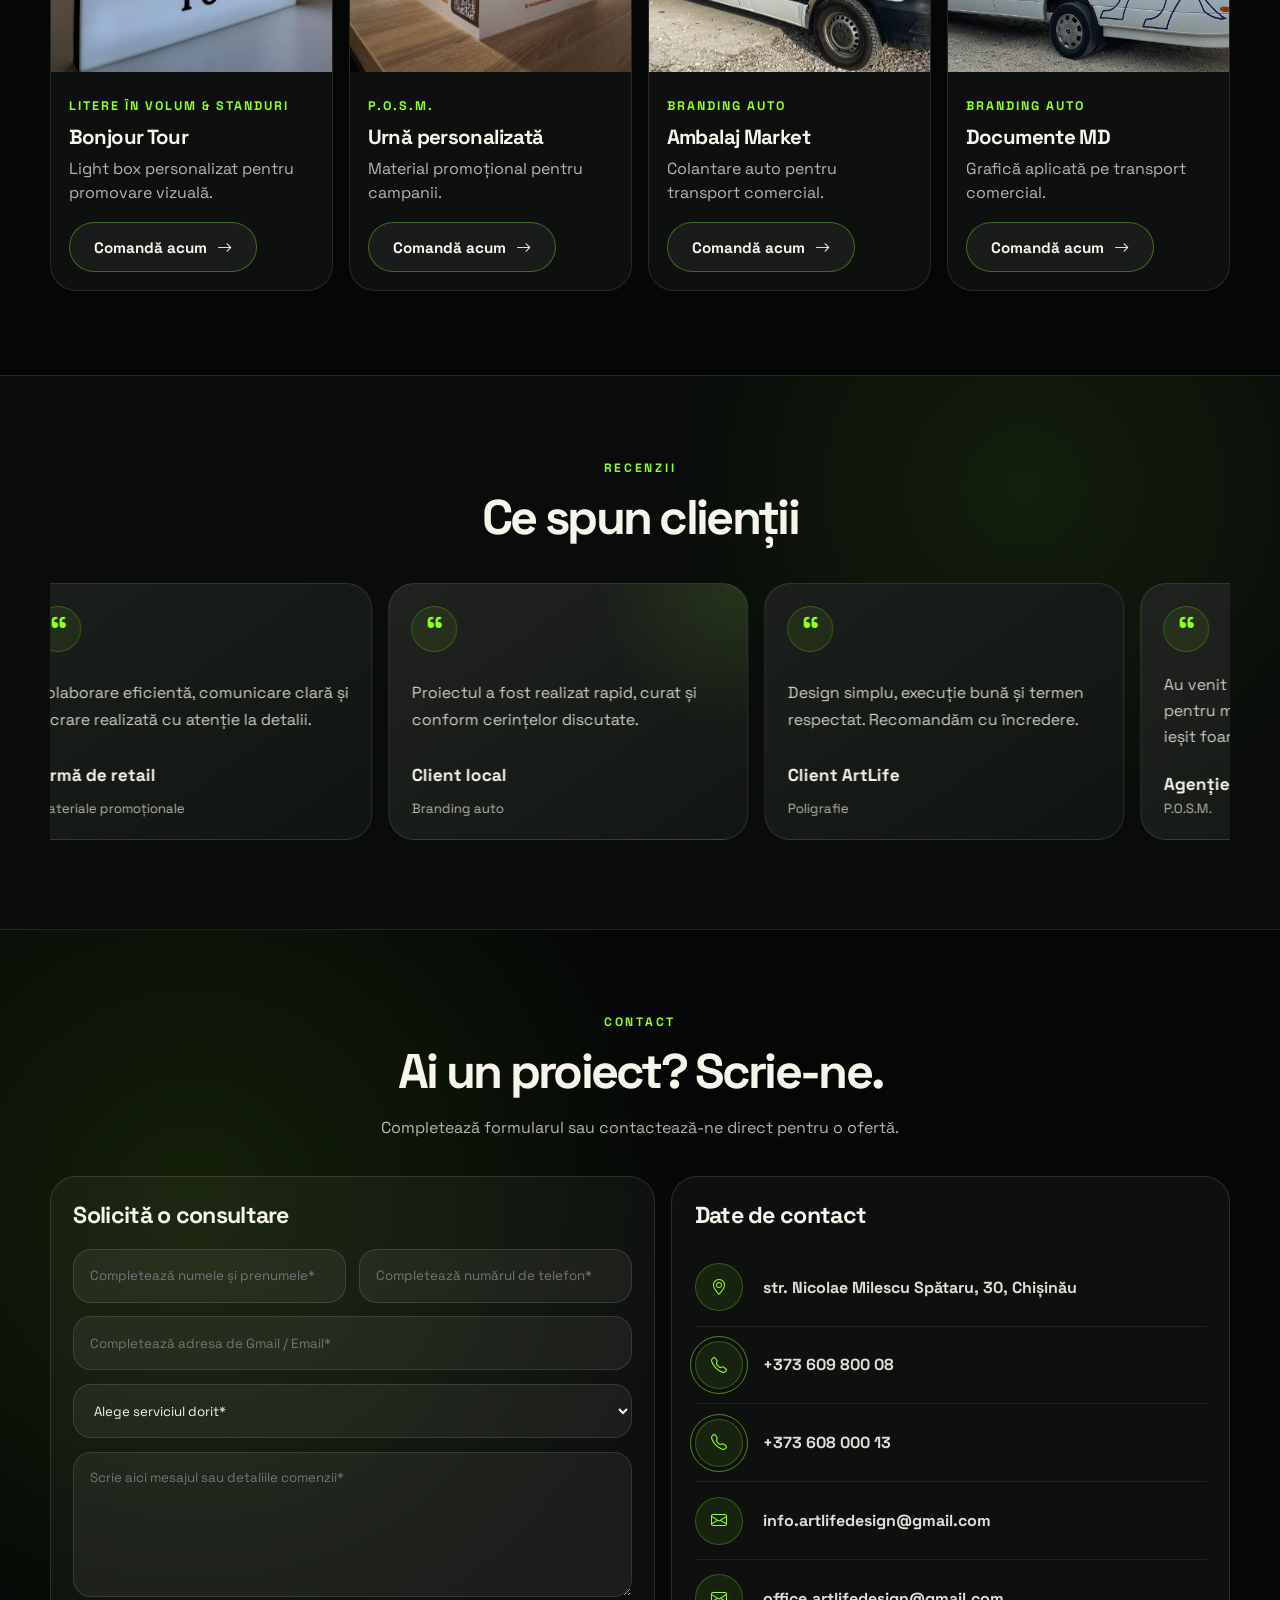
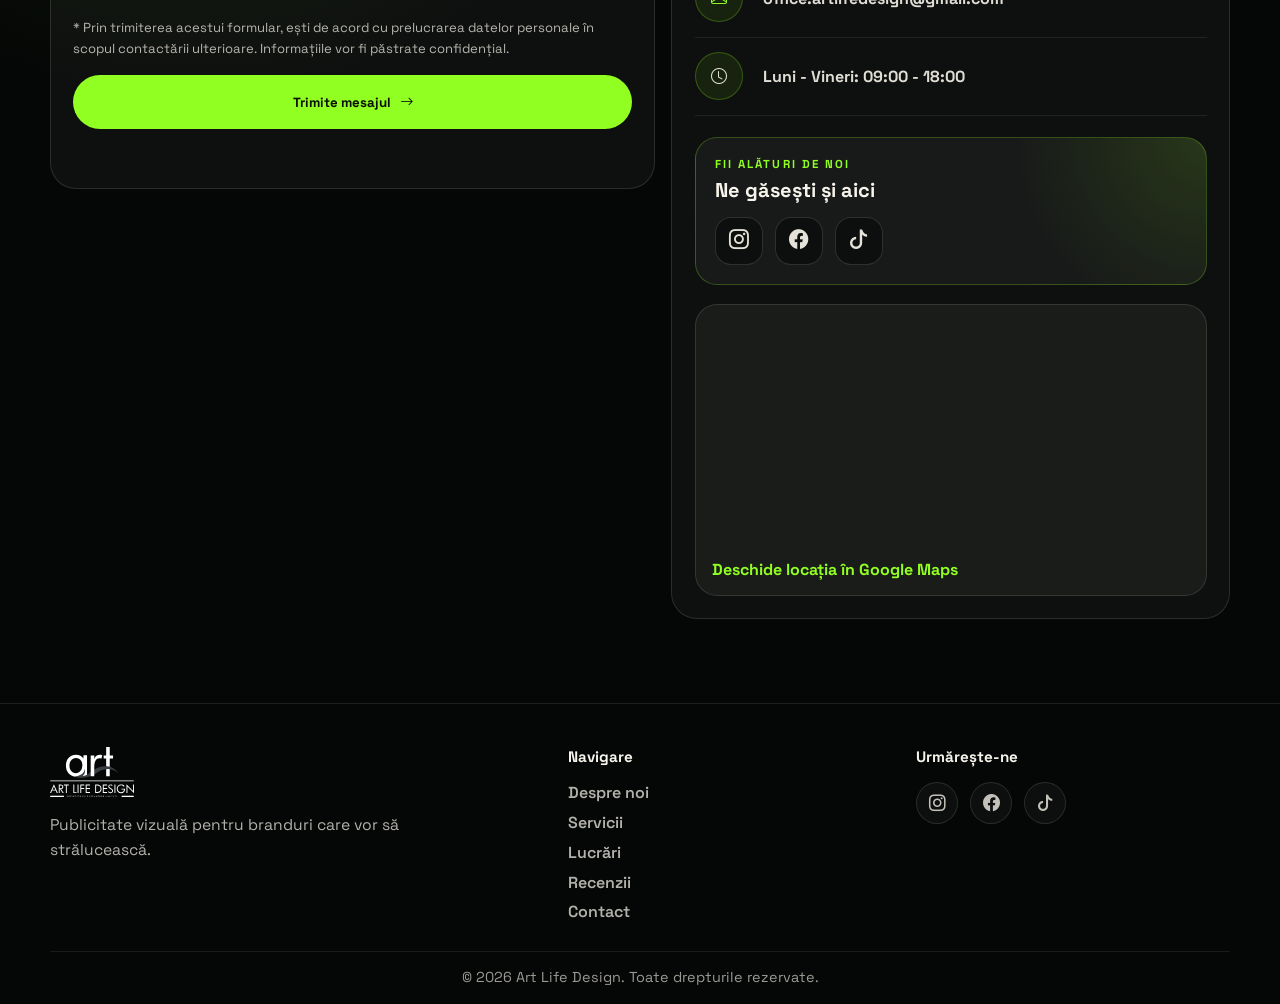
==== commit e2c14477: "Actualizare design responsive si formular" ====
--- a/index.html
+++ b/index.html
@@ -119,6 +119,7 @@
 
       <div class="about-team-photo reveal">
         <img src="images/team.jpg" alt="ArtLife Design producție publicitară">
+
         <div class="about-team-caption">
           <span>De la idee la produs final</span>
           <p>Consultare, design, producție, finisare și montaj pentru proiecte vizuale complete.</p>
@@ -154,35 +155,50 @@
           <span>Poligrafie</span>
           <h3>Print, stickere și materiale promoționale.</h3>
           <p>Etichete, bannere, meniuri, fișe de preț și materiale tipărite.</p>
-          <a href="lucrari.html?filter=poligrafie" class="card-link btn-arrow">Vezi lucrări <i class="bi bi-arrow-right"></i></a>
+          <a href="lucrari.html?filter=poligrafie" class="card-link btn-arrow">
+            Vezi lucrări
+            <i class="bi bi-arrow-right"></i>
+          </a>
         </article>
 
         <article class="service-card-row reveal" data-service-card="volum" data-search-service="litere volum standuri light box casete luminoase fatade">
           <span>Litere în volum & Standuri</span>
           <h3>Elemente vizuale pentru fațade și interior.</h3>
           <p>Litere volumetrice, light box-uri, standuri și casete luminoase.</p>
-          <a href="lucrari.html?filter=volum" class="card-link btn-arrow">Vezi lucrări <i class="bi bi-arrow-right"></i></a>
+          <a href="lucrari.html?filter=volum" class="card-link btn-arrow">
+            Vezi lucrări
+            <i class="bi bi-arrow-right"></i>
+          </a>
         </article>
 
         <article class="service-card-row reveal" data-service-card="posm" data-search-service="posm display urne suporturi standuri campanii retail">
           <span>P.O.S.M.</span>
           <h3>Materiale pentru retail și campanii.</h3>
           <p>Display-uri, urne, suporturi, standuri și produse personalizate.</p>
-          <a href="lucrari.html?filter=posm" class="card-link btn-arrow">Vezi lucrări <i class="bi bi-arrow-right"></i></a>
+          <a href="lucrari.html?filter=posm" class="card-link btn-arrow">
+            Vezi lucrări
+            <i class="bi bi-arrow-right"></i>
+          </a>
         </article>
 
         <article class="service-card-row reveal" data-service-card="auto" data-search-service="branding auto colantare masini microbuze flote transport">
           <span>Branding Auto</span>
           <h3>Promovare vizibilă pe mașini și flote.</h3>
           <p>Colantări auto pentru transport comercial, microbuze și automobile.</p>
-          <a href="lucrari.html?filter=auto" class="card-link btn-arrow">Vezi lucrări <i class="bi bi-arrow-right"></i></a>
+          <a href="lucrari.html?filter=auto" class="card-link btn-arrow">
+            Vezi lucrări
+            <i class="bi bi-arrow-right"></i>
+          </a>
         </article>
 
         <article class="service-card-row reveal" data-service-card="laser" data-search-service="laser gravare taiere plotter decupare productie">
           <span>Laser / Plotter</span>
           <h3>Tăiere, gravare și decupare personalizată.</h3>
           <p>Servicii pentru proiecte promoționale, decorative și tehnice.</p>
-          <a href="#contact" class="card-link btn-arrow">Solicită ofertă <i class="bi bi-arrow-right"></i></a>
+          <a href="#contact" class="card-link btn-arrow">
+            Solicită ofertă
+            <i class="bi bi-arrow-right"></i>
+          </a>
         </article>
       </div>
     </div>
@@ -272,14 +288,14 @@
             <input type="hidden" name="_template" value="table">
 
             <div class="form-row">
-              <input type="text" name="nume" placeholder="Nume și Prenume*" required>
-              <input type="tel" name="telefon" placeholder="Telefon*" required>
+              <input type="text" name="nume" placeholder="Completează numele și prenumele*" required>
+              <input type="tel" name="telefon" placeholder="Completează numărul de telefon*" required>
             </div>
 
-            <input type="email" name="email" placeholder="Email*" required>
+            <input type="email" name="email" placeholder="Completează adresa de Gmail / Email*" required>
 
             <select name="serviciu" required>
-              <option value="">Alege serviciul*</option>
+              <option value="">Alege serviciul dorit*</option>
               <option value="Consultare">Consultare</option>
               <option value="Poligrafie">Poligrafie</option>
               <option value="Litere în volum & Standuri">Litere în volum & Standuri</option>
@@ -288,7 +304,7 @@
               <option value="Laser / Plotter">Laser / Plotter</option>
             </select>
 
-            <textarea name="mesaj" placeholder="Mesajul tău*" required></textarea>
+            <textarea name="mesaj" placeholder="Scrie aici mesajul sau detaliile comenzii*" required></textarea>
 
             <p class="privacy-note">
               * Prin trimiterea acestui formular, ești de acord cu prelucrarea datelor personale
@@ -361,6 +377,7 @@
             <span class="contact-icon-link static-icon">
               <i class="bi bi-clock contact-icon"></i>
             </span>
+
             <span>Luni - Vineri: 09:00 - 18:00</span>
           </div>
 
@@ -424,50 +441,50 @@
   </div>
 
   <footer class="site-footer">
-  <div class="container footer-inner">
-    <div class="footer-brand">
-      <a href="#home" class="footer-logo-link">
-        <img src="images/LOGO-antracit-grey.svg" alt="ArtLife Design" class="footer-logo">
-      </a>
-
-      <p>Publicitate vizuală pentru branduri care vor să strălucească.</p>
-    </div>
-
-    <div class="footer-nav-block">
-      <h4>Navigare</h4>
-
-      <div class="footer-links">
-        <a href="#about">Despre noi</a>
-        <a href="#services">Servicii</a>
-        <a href="#works">Lucrări</a>
-        <a href="#reviews">Recenzii</a>
-        <a href="#contact">Contact</a>
-      </div>
-    </div>
-
-    <div class="footer-social-block">
-      <h4>Urmărește-ne</h4>
-
-      <div class="footer-socials">
-        <a href="https://www.instagram.com/design.artlife/" target="_blank" aria-label="Instagram">
-          <i class="bi bi-instagram"></i>
-        </a>
-
-        <a href="https://www.facebook.com/p/Art-Life-Design-100063504763244/" target="_blank" aria-label="Facebook">
-          <i class="bi bi-facebook"></i>
-        </a>
-
-        <a href="https://www.tiktok.com/@art.life.design" target="_blank" aria-label="TikTok">
-          <i class="bi bi-tiktok"></i>
-        </a>
-      </div>
-    </div>
-  </div>
-
-  <div class="container footer-bottom">
-    <p>© 2026 Art Life Design. Toate drepturile rezervate.</p>
-  </div>
-</footer>
+    <div class="container footer-inner">
+      <div class="footer-brand">
+        <a href="#home" class="footer-logo-link">
+          <img src="images/LOGO-antracit-grey.svg" alt="ArtLife Design" class="footer-logo">
+        </a>
+
+        <p>Publicitate vizuală pentru branduri care vor să strălucească.</p>
+      </div>
+
+      <div class="footer-nav-block">
+        <h4>Navigare</h4>
+
+        <div class="footer-links">
+          <a href="#about">Despre noi</a>
+          <a href="#services">Servicii</a>
+          <a href="#works">Lucrări</a>
+          <a href="#reviews">Recenzii</a>
+          <a href="#contact">Contact</a>
+        </div>
+      </div>
+
+      <div class="footer-social-block">
+        <h4>Urmărește-ne</h4>
+
+        <div class="footer-socials">
+          <a href="https://www.instagram.com/design.artlife/" target="_blank" aria-label="Instagram">
+            <i class="bi bi-instagram"></i>
+          </a>
+
+          <a href="https://www.facebook.com/p/Art-Life-Design-100063504763244/" target="_blank" aria-label="Facebook">
+            <i class="bi bi-facebook"></i>
+          </a>
+
+          <a href="https://www.tiktok.com/@art.life.design" target="_blank" aria-label="TikTok">
+            <i class="bi bi-tiktok"></i>
+          </a>
+        </div>
+      </div>
+    </div>
+
+    <div class="container footer-bottom">
+      <p>© 2026 Art Life Design. Toate drepturile rezervate.</p>
+    </div>
+  </footer>
 
   <button id="backTop" class="icon-btn" type="button" aria-label="Înapoi sus">
     <i class="bi bi-arrow-up"></i>
--- a/css/style.css
+++ b/css/style.css
@@ -3,9 +3,8 @@
   --green-2: #76db18;
   --dark: #050706;
   --dark-2: #090c0a;
-  --card: #111611;
   --white: #f7f4eb;
-  --muted: rgba(247, 244, 235, 0.7);
+  --muted: rgba(247, 244, 235, 0.72);
   --border: rgba(247, 244, 235, 0.12);
   --radius: 26px;
 }
@@ -57,19 +56,6 @@
 
 button {
   cursor: pointer;
-}
-
-i.bi {
-  display: inline-flex;
-  align-items: center;
-  justify-content: center;
-  line-height: 1;
-}
-
-.icon-btn {
-  display: inline-grid;
-  place-items: center;
-  line-height: 1;
 }
 
 .container {
@@ -142,7 +128,6 @@
 .nav-cta:hover {
   background: var(--green-2);
   border-color: var(--green-2);
-  color: #071006;
   transform: translateY(-3px);
   box-shadow: 0 0 24px rgba(146, 255, 34, 0.18);
 }
@@ -178,7 +163,6 @@
   background: rgba(5, 7, 6, 0.72);
   border-bottom: 1px solid rgba(247, 244, 235, 0.08);
   backdrop-filter: blur(20px);
-  -webkit-backdrop-filter: blur(20px);
   transition: 0.25s ease;
 }
 
@@ -383,8 +367,13 @@
 }
 
 @keyframes moveStrip {
-  from { transform: translateX(0); }
-  to { transform: translateX(-50%); }
+  from {
+    transform: translateX(0);
+  }
+
+  to {
+    transform: translateX(-50%);
+  }
 }
 
 /* ABOUT */
@@ -528,14 +517,6 @@
 
 .portfolio-search {
   margin: 1.5rem 0;
-}
-
-.service-search i,
-.portfolio-search i {
-  width: 22px;
-  height: 22px;
-  color: var(--muted);
-  flex: 0 0 22px;
 }
 
 .service-search input,
@@ -790,29 +771,12 @@
   transition: 0.25s ease;
 }
 
-.gallery-order-btn {
-  min-width: 290px;
-  min-height: 56px;
-  margin-top: 2rem;
-  font-size: 1rem;
-}
-
-.work-order-btn i,
-.gallery-order-btn i {
-  transition: 0.25s ease;
-}
-
 .work-order-btn:hover,
 .gallery-order-btn:hover {
   background: rgba(146, 255, 34, 0.08);
   border-color: var(--green);
   color: var(--green);
   transform: translateY(-2px);
-}
-
-.work-order-btn:hover i,
-.gallery-order-btn:hover i {
-  transform: translateX(6px);
 }
 
 /* REVIEWS */
@@ -851,7 +815,6 @@
   flex-direction: column;
   justify-content: space-between;
   transition: 0.25s ease;
-  position: relative;
   overflow: hidden;
 }
 
@@ -1013,18 +976,9 @@
   transition: 0.22s ease;
 }
 
-.contact-icon {
-  color: var(--green);
-  font-size: 1.12rem;
-}
-
 .contact-icon-link:hover {
   background: rgba(146, 255, 34, 0.14);
   transform: translateY(-2px);
-}
-
-.static-icon {
-  pointer-events: none;
 }
 
 .phone-ring::before,
@@ -1063,7 +1017,6 @@
   font-size: 1rem;
   font-weight: 700;
   line-height: 1.45;
-  transition: 0.22s ease;
 }
 
 .copy-text:hover {
@@ -1101,7 +1054,6 @@
   color: var(--white);
   font-size: 1.25rem;
   font-weight: 800;
-  letter-spacing: -0.02em;
 }
 
 .contact-social-links {
@@ -1217,9 +1169,9 @@
   letter-spacing: -0.05em;
 }
 
-.gallery-details p {
-  margin: 0 0 1rem;
-  color: var(--muted);
+.gallery-details p,
+.gallery-details small {
+  color: rgba(247, 244, 235, 0.78);
   line-height: 1.6;
 }
 
@@ -1238,11 +1190,6 @@
   color: var(--green);
   font-size: 0.72rem;
   letter-spacing: 0.08em;
-}
-
-.gallery-details small {
-  color: rgba(247, 244, 235, 0.78);
-  line-height: 1.6;
 }
 
 .gallery-close,
@@ -1287,7 +1234,7 @@
   background: rgba(146, 255, 34, 0.1);
 }
 
-/* PORTFOLIO PAGE */
+/* PORTFOLIO */
 
 .portfolio-header {
   padding: 138px 0 54px;
@@ -1308,7 +1255,6 @@
   color: var(--muted);
   font-weight: 800;
   margin-bottom: 1.7rem;
-  transition: 0.22s ease;
 }
 
 .back-link:hover {
@@ -1384,7 +1330,6 @@
   color: var(--white);
   font-size: 0.95rem;
   font-weight: 800;
-  letter-spacing: 0.03em;
 }
 
 .footer-links {
@@ -1396,7 +1341,6 @@
 .footer-links a {
   color: rgba(247, 244, 235, 0.72);
   font-weight: 600;
-  transition: 0.22s ease;
 }
 
 .footer-links a:hover {
@@ -1413,9 +1357,8 @@
   width: 42px;
   height: 42px;
   border-radius: 50%;
-  display: flex;
-  align-items: center;
-  justify-content: center;
+  display: grid;
+  place-items: center;
   border: 1px solid rgba(247, 244, 235, 0.12);
   background: rgba(247, 244, 235, 0.035);
   color: rgba(247, 244, 235, 0.78);
@@ -1441,38 +1384,7 @@
   margin: 0;
 }
 
-@media (max-width: 900px) {
-  .footer-inner {
-    grid-template-columns: 1fr;
-    gap: 1.8rem;
-    text-align: center;
-  }
-
-  .footer-brand {
-    max-width: 100%;
-    margin-inline: auto;
-  }
-
-  .footer-logo-link {
-    display: flex;
-    justify-content: center;
-  }
-
-  .footer-brand p {
-    max-width: 430px;
-    margin-inline: auto;
-  }
-
-  .footer-links {
-    align-items: center;
-  }
-
-  .footer-socials {
-    justify-content: center;
-  }
-}
-
-/* BACK TOP / TOAST / REVEAL */
+/* TOAST */
 
 #backTop {
   position: fixed;
@@ -1487,12 +1399,6 @@
   background: rgba(5, 7, 6, 0.72);
   color: var(--green);
   backdrop-filter: blur(12px);
-  transition: 0.22s ease;
-}
-
-#backTop:hover {
-  transform: translateY(-3px);
-  background: rgba(146, 255, 34, 0.12);
 }
 
 .site-toast {
@@ -1543,10 +1449,6 @@
 /* RESPONSIVE */
 
 @media (max-width: 1080px) {
-  .nav-links-wrap {
-    gap: 1rem;
-  }
-
   .works-grid,
   .portfolio-grid {
     grid-template-columns: repeat(3, 1fr);
@@ -1682,10 +1584,7 @@
   }
 
   .hero-actions,
-  .hero-actions a {
-    width: 100%;
-  }
-
+  .hero-actions a,
   .btn-main,
   .btn-ghost {
     width: 100%;
@@ -1711,11 +1610,6 @@
     height: 300px;
   }
 
-  .review-card {
-    width: 290px;
-    flex-basis: 290px;
-  }
-
   .contact-line {
     grid-template-columns: 48px 1fr;
     gap: 0.8rem;
@@ -1739,13 +1633,10 @@
     height: 210px;
   }
 
-  .gallery-order-btn {
+  .gallery-order-btn,
+  .work-order-btn {
     width: 100%;
     min-width: 100%;
-  }
-
-  .work-order-btn {
-    width: 100%;
   }
 
   .gallery-modal {
@@ -1792,4 +1683,60 @@
     padding: 0.68rem 0.82rem;
     font-size: 0.86rem;
   }
+
+  /* MODIFICARE CERUTĂ: recenzii mai mici pe telefon și comentariul vizibil complet */
+  .reviews-section {
+    overflow: hidden;
+  }
+
+  .reviews-marquee {
+    padding: 0.2rem 0 0.4rem;
+  }
+
+  .reviews-track {
+    gap: 0.75rem;
+  }
+
+  .review-card {
+    width: 245px;
+    flex: 0 0 245px;
+    min-height: auto;
+    padding: 1rem;
+    border-radius: 20px;
+  }
+
+  .review-mark {
+    width: 34px;
+    height: 34px;
+    font-size: 1.7rem;
+  }
+
+  .review-card p {
+    margin: 0.75rem 0 0.9rem;
+    font-size: 0.88rem;
+    line-height: 1.45;
+    color: rgba(247, 244, 235, 0.9);
+    display: block;
+    overflow: visible;
+  }
+
+  .review-card h3 {
+    font-size: 0.98rem;
+  }
+
+  .review-card small {
+    font-size: 0.78rem;
+  }
+}
+
+@media (max-width: 380px) {
+  .review-card {
+    width: 225px;
+    flex-basis: 225px;
+    padding: 0.9rem;
+  }
+
+  .review-card p {
+    font-size: 0.84rem;
+  }
 }
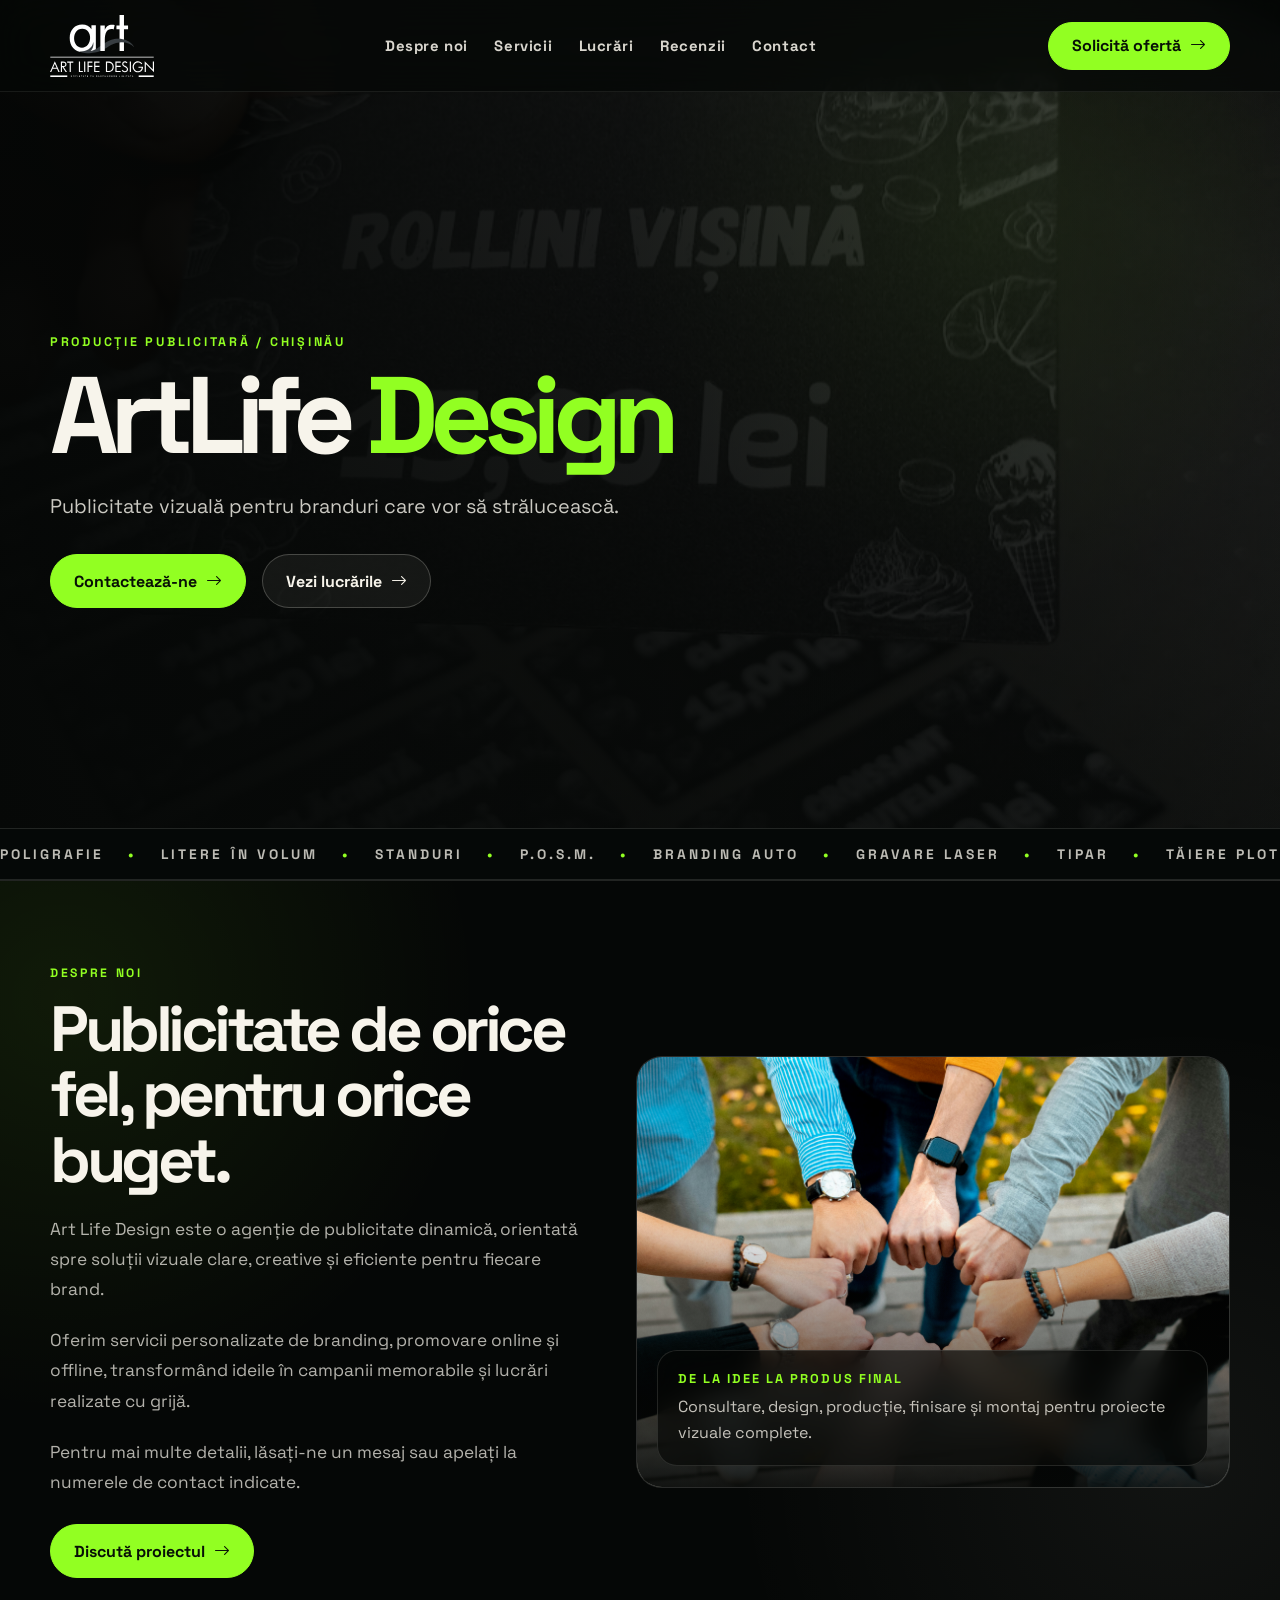
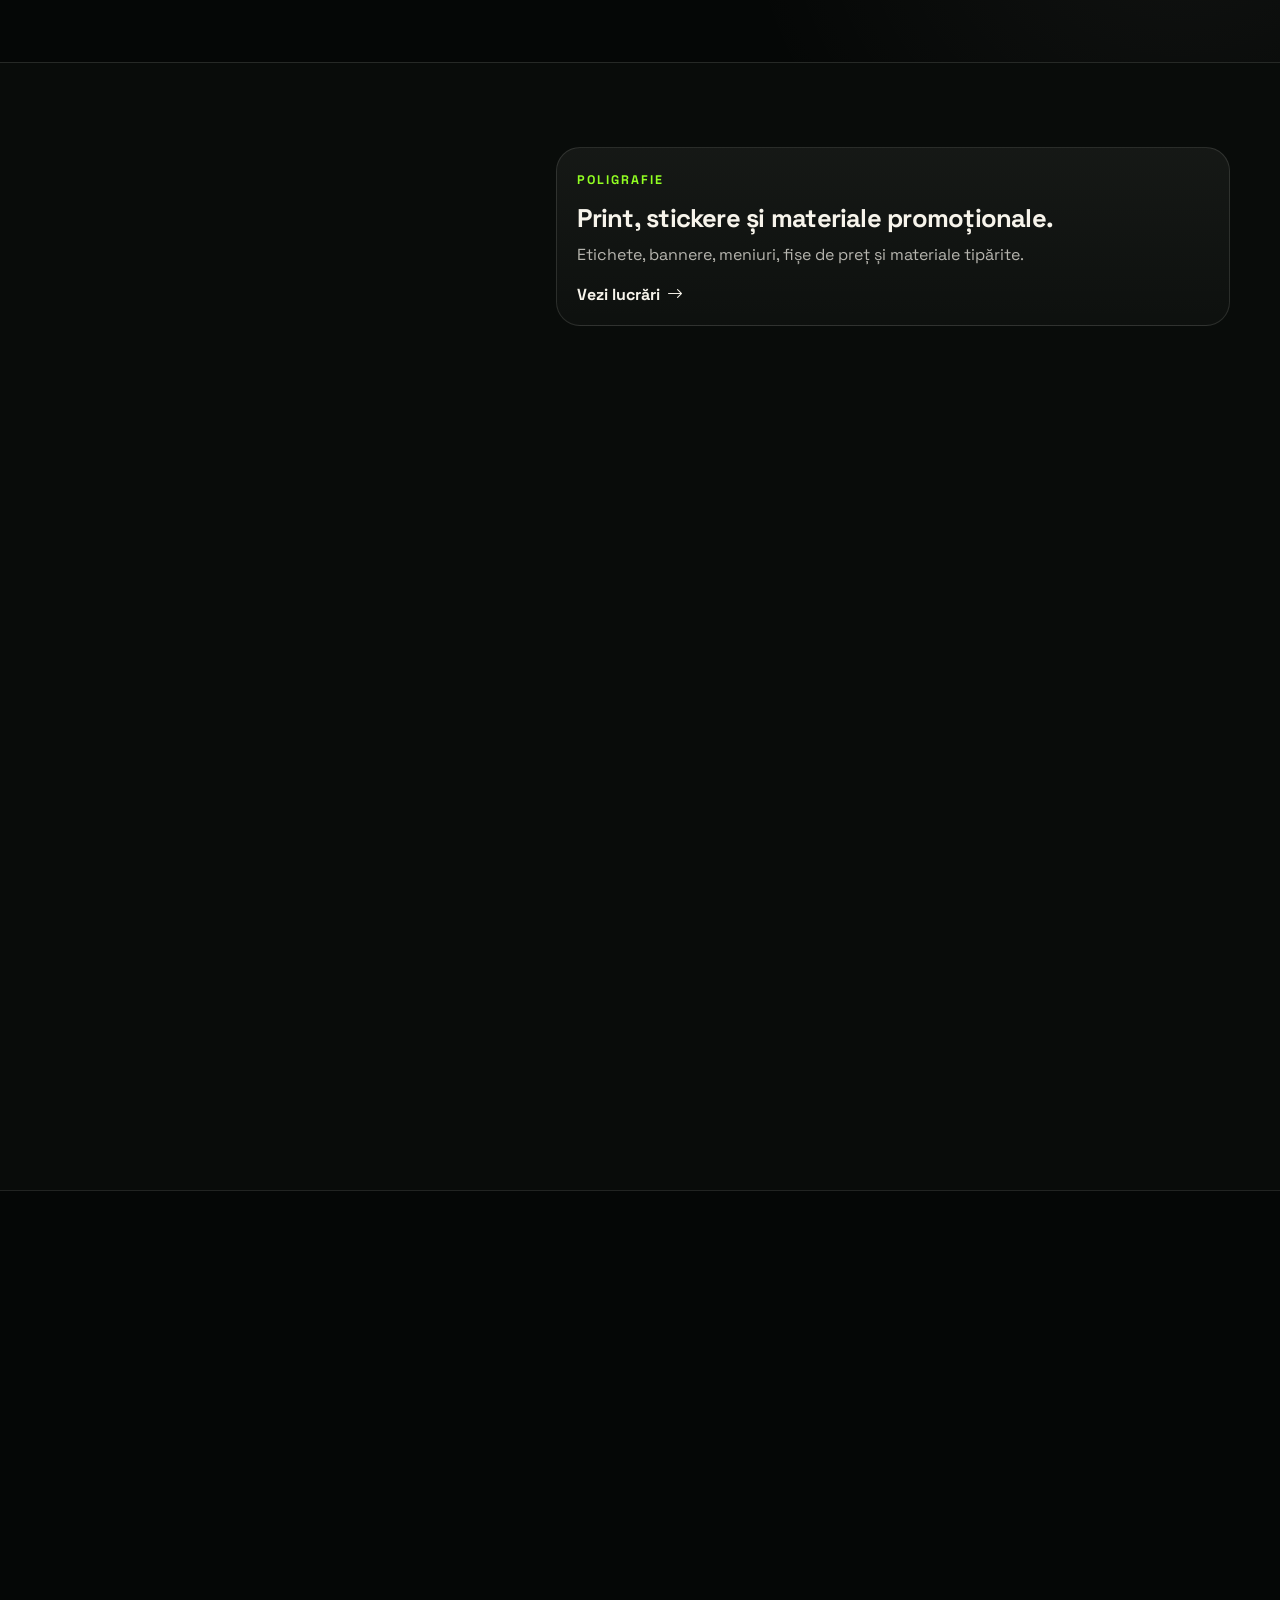
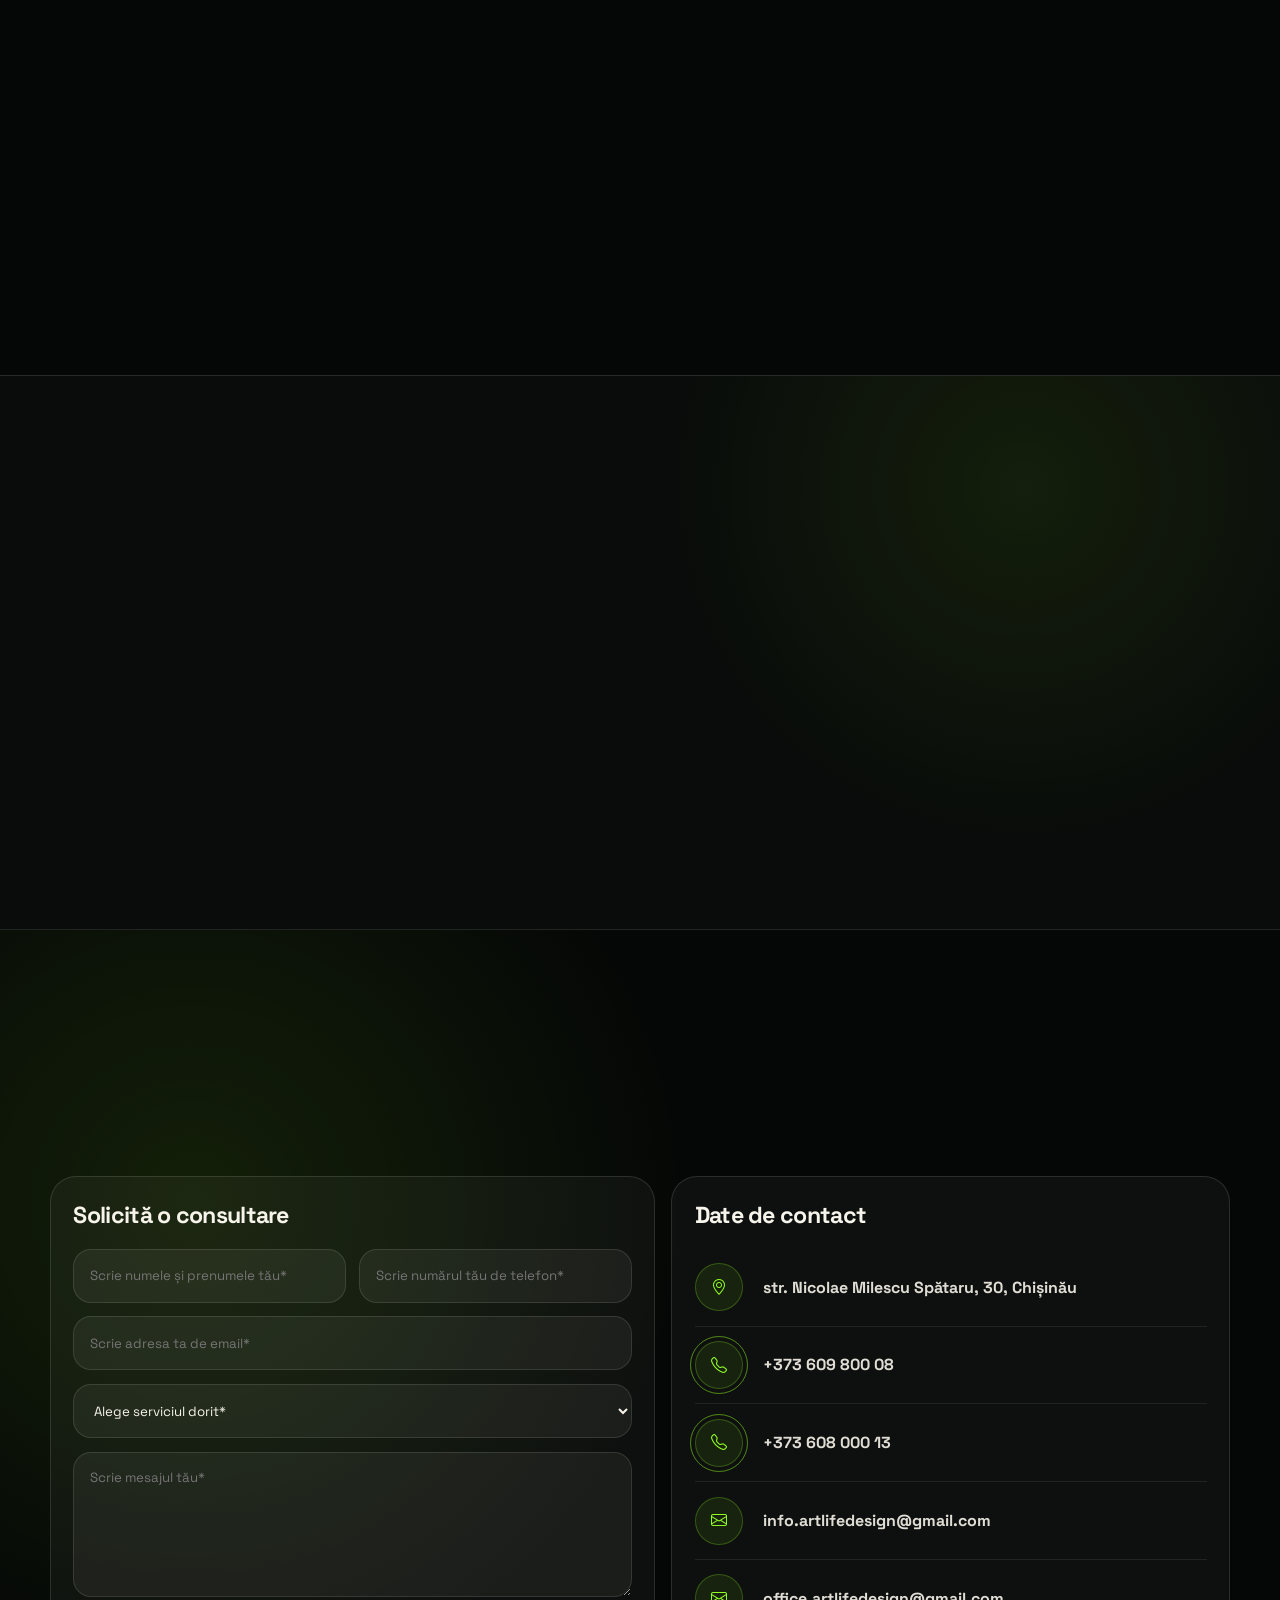
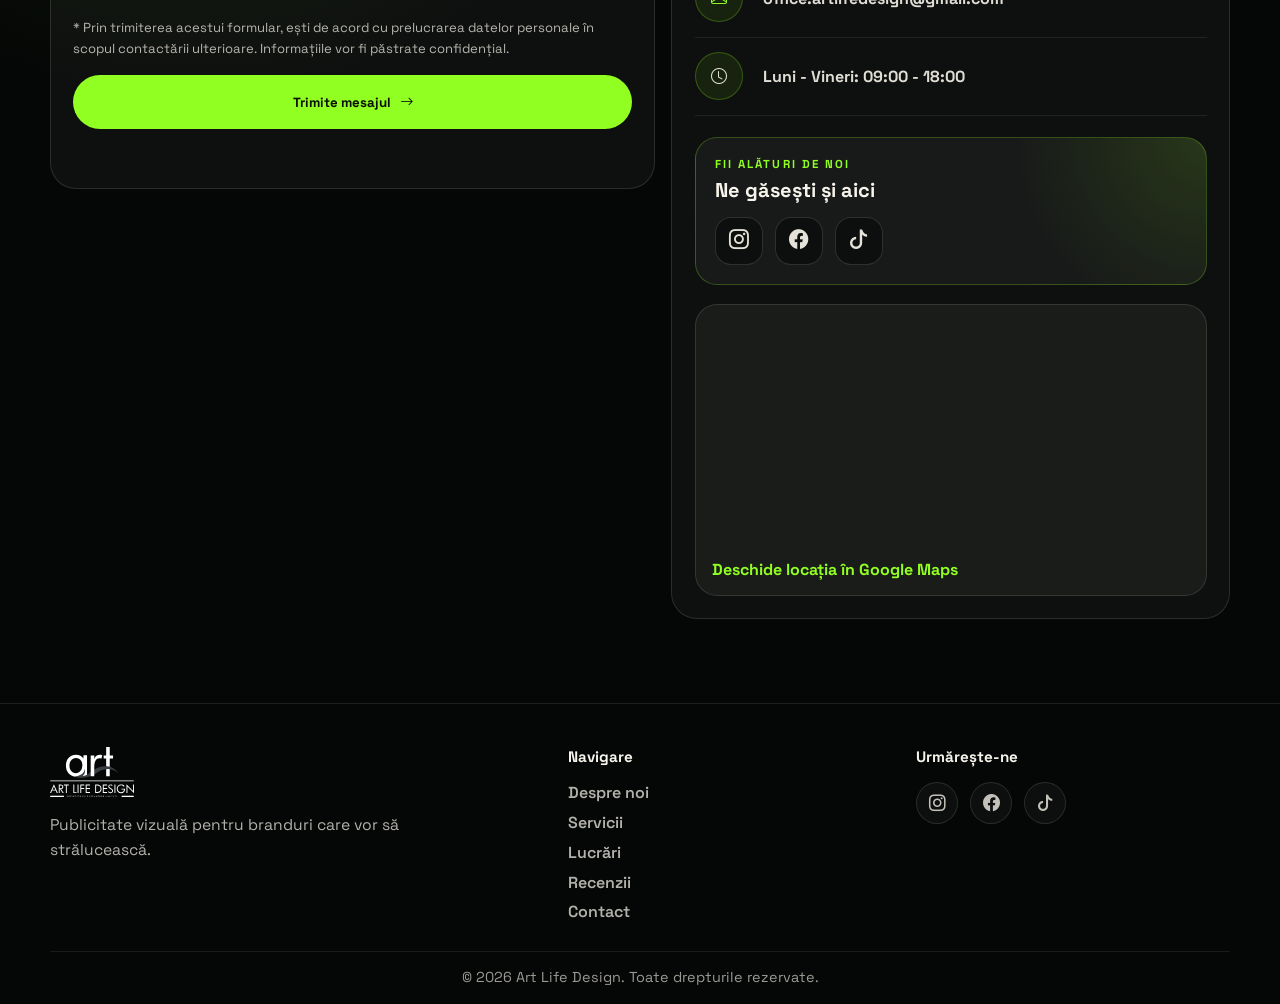
==== commit 8a660874: "Modificari formular si recenzii mobile" ====
--- a/index.html
+++ b/index.html
@@ -287,25 +287,24 @@
             <input type="hidden" name="_captcha" value="false">
             <input type="hidden" name="_template" value="table">
 
-            <div class="form-row">
-              <input type="text" name="nume" placeholder="Completează numele și prenumele*" required>
-              <input type="tel" name="telefon" placeholder="Completează numărul de telefon*" required>
-            </div>
-
-            <input type="email" name="email" placeholder="Completează adresa de Gmail / Email*" required>
-
-            <select name="serviciu" required>
-              <option value="">Alege serviciul dorit*</option>
-              <option value="Consultare">Consultare</option>
-              <option value="Poligrafie">Poligrafie</option>
-              <option value="Litere în volum & Standuri">Litere în volum & Standuri</option>
-              <option value="P.O.S.M.">P.O.S.M.</option>
-              <option value="Branding Auto">Branding Auto</option>
-              <option value="Laser / Plotter">Laser / Plotter</option>
-            </select>
-
-            <textarea name="mesaj" placeholder="Scrie aici mesajul sau detaliile comenzii*" required></textarea>
-
+           <div class="form-row">
+  <input type="text" name="nume" placeholder="Scrie numele și prenumele tău*" required>
+  <input type="tel" name="telefon" placeholder="Scrie numărul tău de telefon*" required>
+</div>
+
+<input type="email" name="email" placeholder="Scrie adresa ta de email*" required>
+
+<select name="serviciu" required>
+  <option value="">Alege serviciul dorit*</option>
+  <option value="Consultare">Consultare</option>
+  <option value="Poligrafie">Poligrafie</option>
+  <option value="Litere în volum & Standuri">Litere în volum & Standuri</option>
+  <option value="P.O.S.M.">P.O.S.M.</option>
+  <option value="Branding Auto">Branding Auto</option>
+  <option value="Laser / Plotter">Laser / Plotter</option>
+</select>
+
+<textarea name="mesaj" placeholder="Scrie mesajul tău*" required></textarea>
             <p class="privacy-note">
               * Prin trimiterea acestui formular, ești de acord cu prelucrarea datelor personale
               în scopul contactării ulterioare. Informațiile vor fi păstrate confidențial.
--- a/css/style.css
+++ b/css/style.css
@@ -1739,4 +1739,36 @@
   .review-card p {
     font-size: 0.84rem;
   }
+}
+
+@media (max-width: 640px) {
+  .review-card {
+    width: 245px;
+    flex: 0 0 245px;
+    min-height: auto;
+    padding: 1rem;
+    border-radius: 20px;
+  }
+
+  .review-mark {
+    width: 34px;
+    height: 34px;
+    font-size: 1.7rem;
+  }
+
+  .review-card p {
+    margin: 0.75rem 0 0.9rem;
+    font-size: 0.88rem;
+    line-height: 1.45;
+    overflow: visible;
+    display: block;
+  }
+
+  .review-card h3 {
+    font-size: 0.98rem;
+  }
+
+  .review-card small {
+    font-size: 0.78rem;
+  }
 }
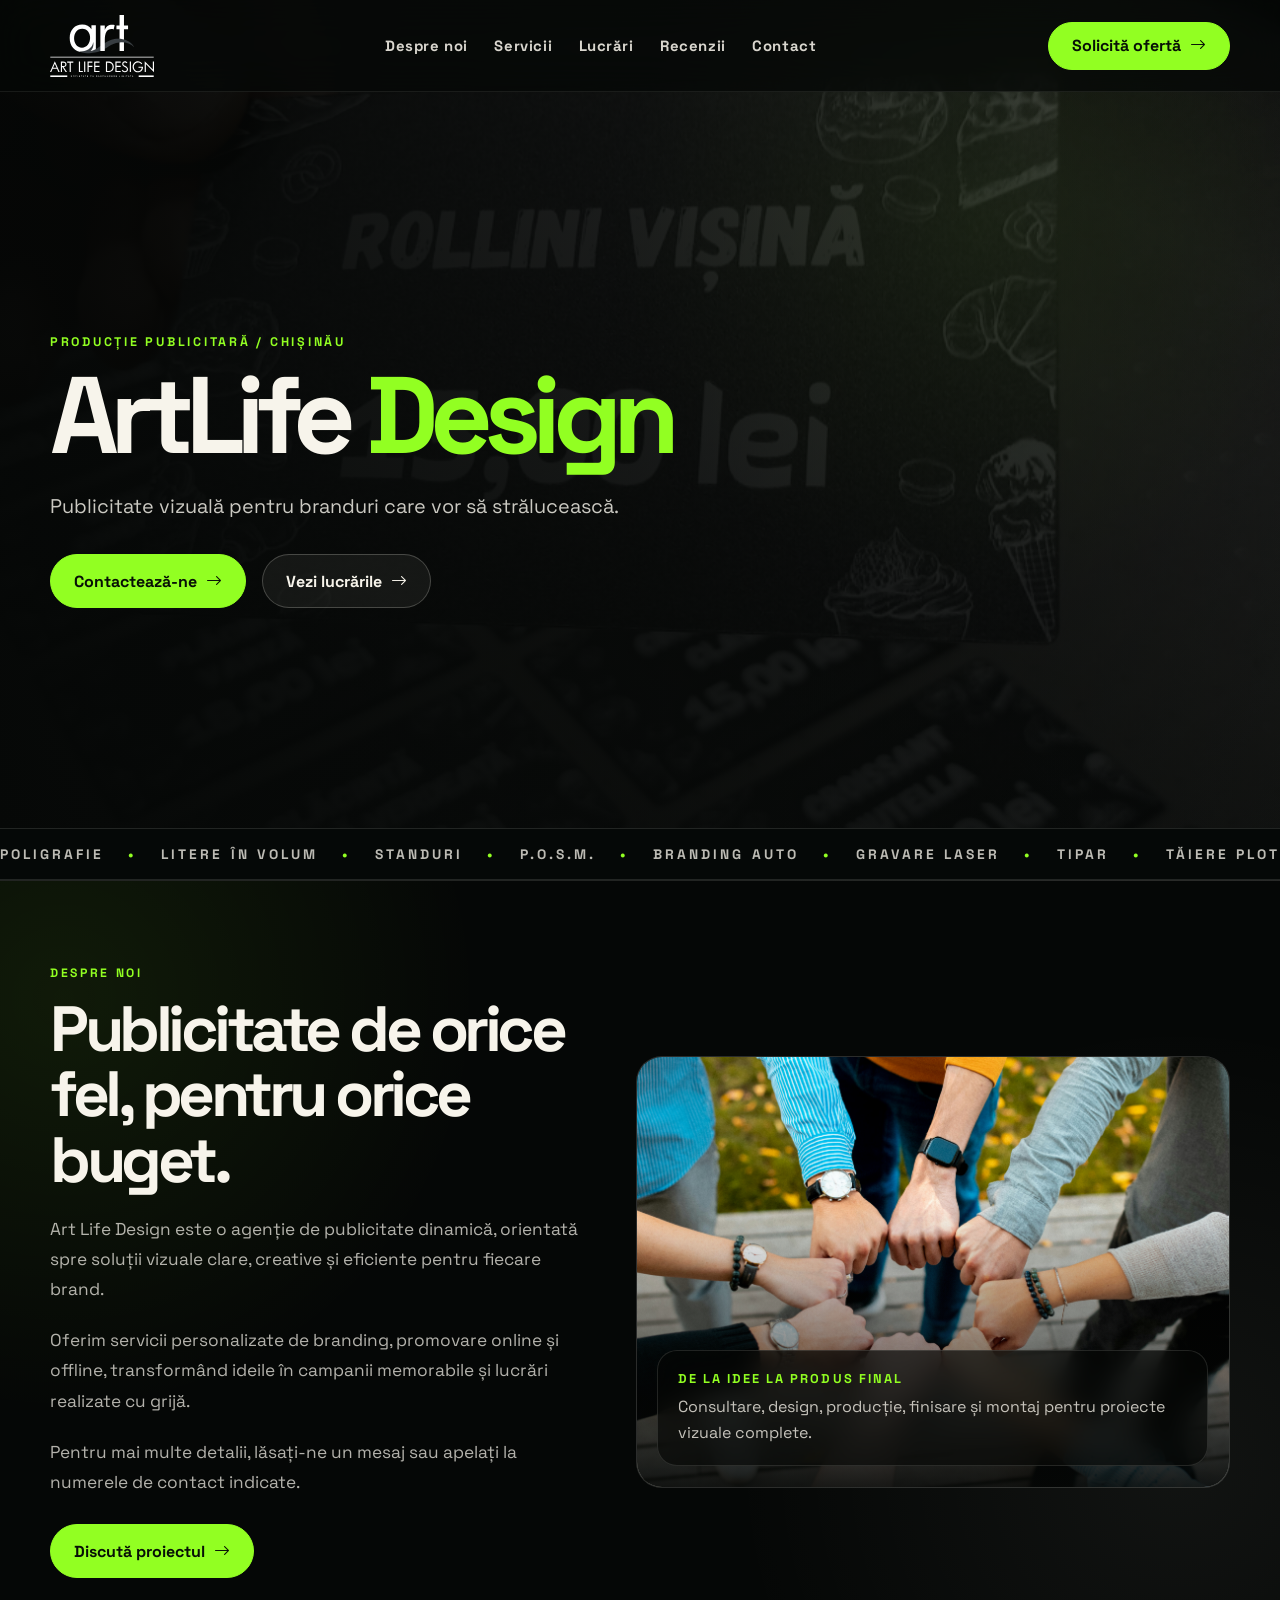
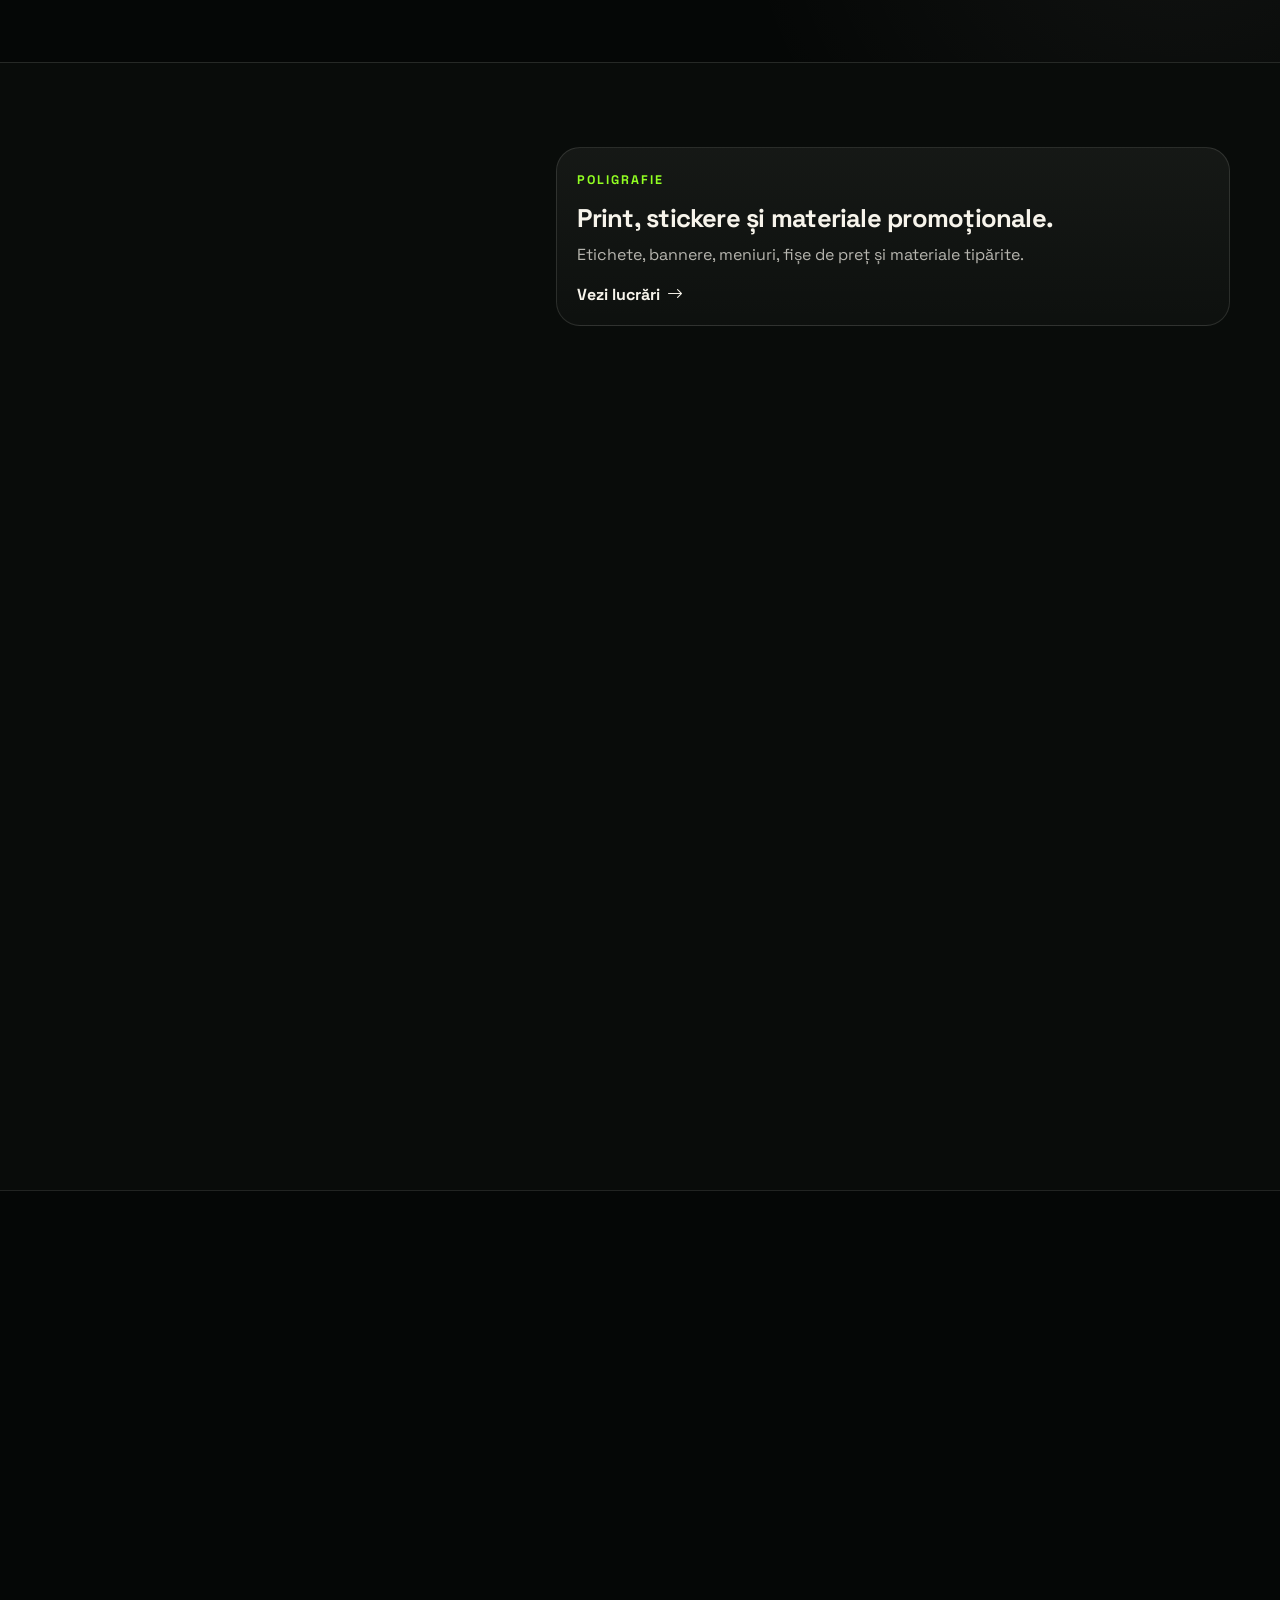
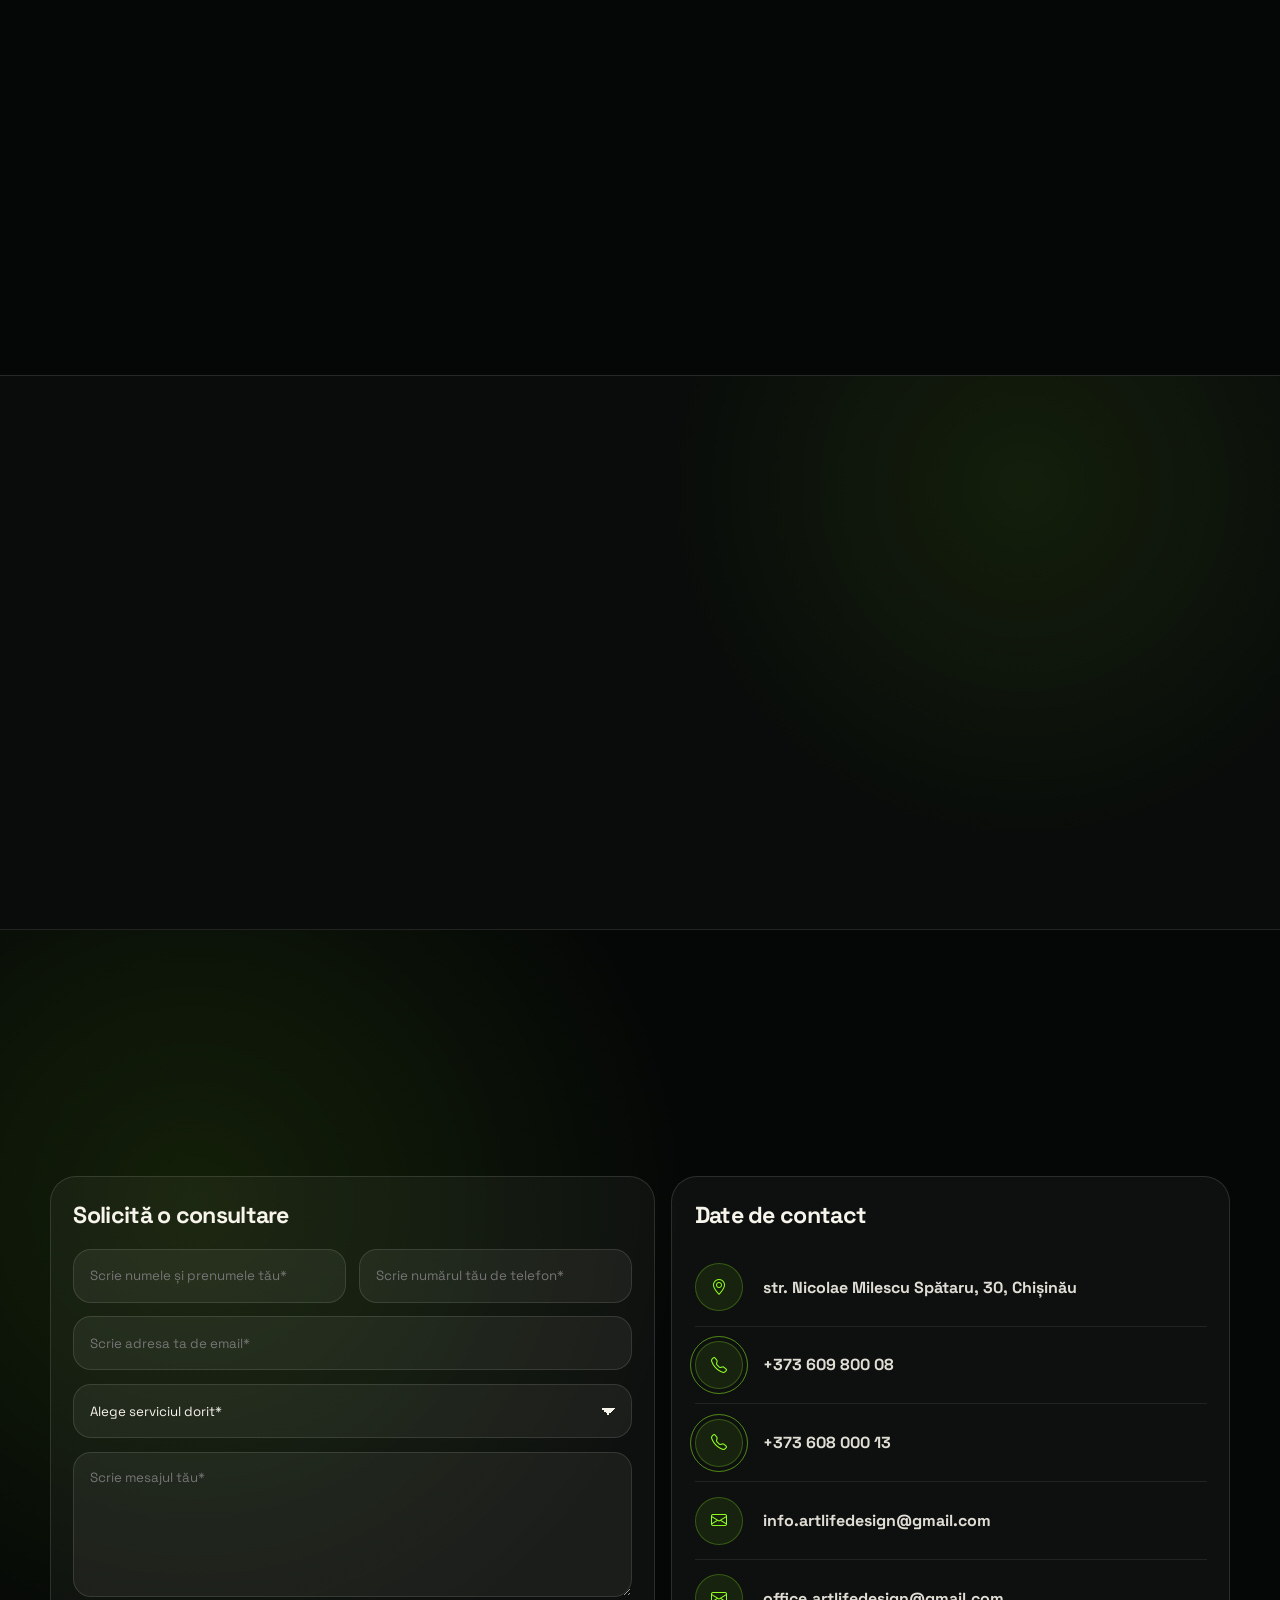
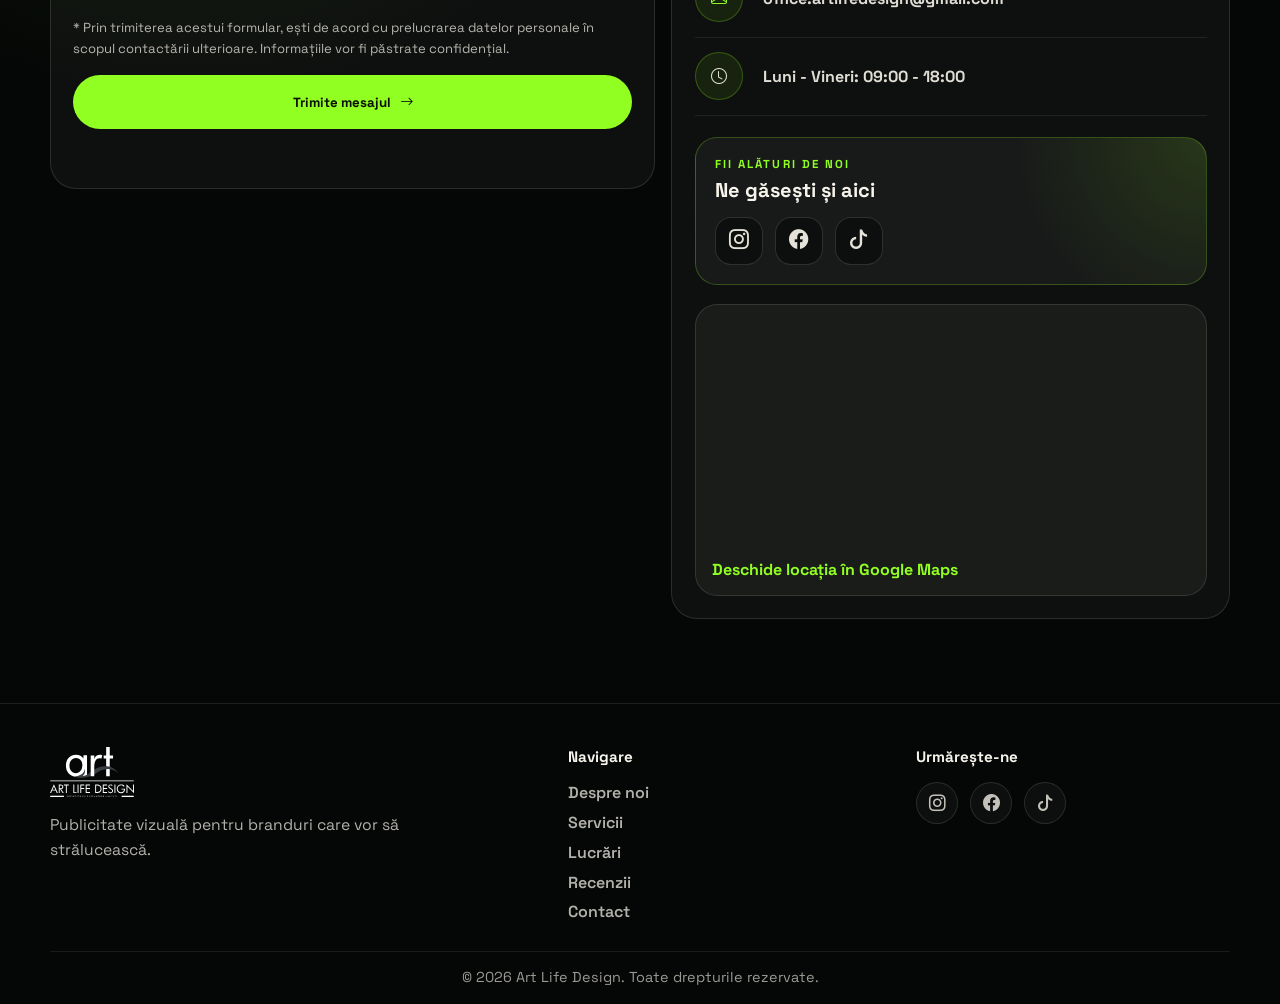
==== commit af54cf2c: "Modificari formular si recenzii mobile" ====
--- a/index.html
+++ b/index.html
@@ -282,8 +282,7 @@
         <div class="contact-form-card reveal">
           <h3>Solicită o consultare</h3>
 
-          <form action="https://formsubmit.co/artlifedesignform@gmail.com" method="POST" class="ajax-form">
-            <input type="hidden" name="_subject" value="Cerere nouă de pe site ArtLife Design">
+<form action="https://formsubmit.co/artlifedesignform@gmail.com" method="POST" class="ajax-form" novalidate>            <input type="hidden" name="_subject" value="Cerere nouă de pe site ArtLife Design">
             <input type="hidden" name="_captcha" value="false">
             <input type="hidden" name="_template" value="table">
 
--- a/css/style.css
+++ b/css/style.css
@@ -1741,34 +1741,23 @@
   }
 }
 
+select {
+  appearance: none;
+  -webkit-appearance: none;
+  background-image: linear-gradient(45deg, transparent 50%, var(--white) 50%),
+                    linear-gradient(135deg, var(--white) 50%, transparent 50%);
+  background-position:
+    calc(100% - 23px) 50%,
+    calc(100% - 16px) 50%;
+  background-size: 7px 7px, 7px 7px;
+  background-repeat: no-repeat;
+  padding-right: 3rem;
+}
+
 @media (max-width: 640px) {
-  .review-card {
-    width: 245px;
-    flex: 0 0 245px;
-    min-height: auto;
-    padding: 1rem;
-    border-radius: 20px;
-  }
-
-  .review-mark {
-    width: 34px;
-    height: 34px;
-    font-size: 1.7rem;
-  }
-
-  .review-card p {
-    margin: 0.75rem 0 0.9rem;
-    font-size: 0.88rem;
-    line-height: 1.45;
-    overflow: visible;
-    display: block;
-  }
-
-  .review-card h3 {
-    font-size: 0.98rem;
-  }
-
-  .review-card small {
-    font-size: 0.78rem;
+  select {
+    background-position:
+      calc(100% - 22px) 50%,
+      calc(100% - 15px) 50%;
   }
 }
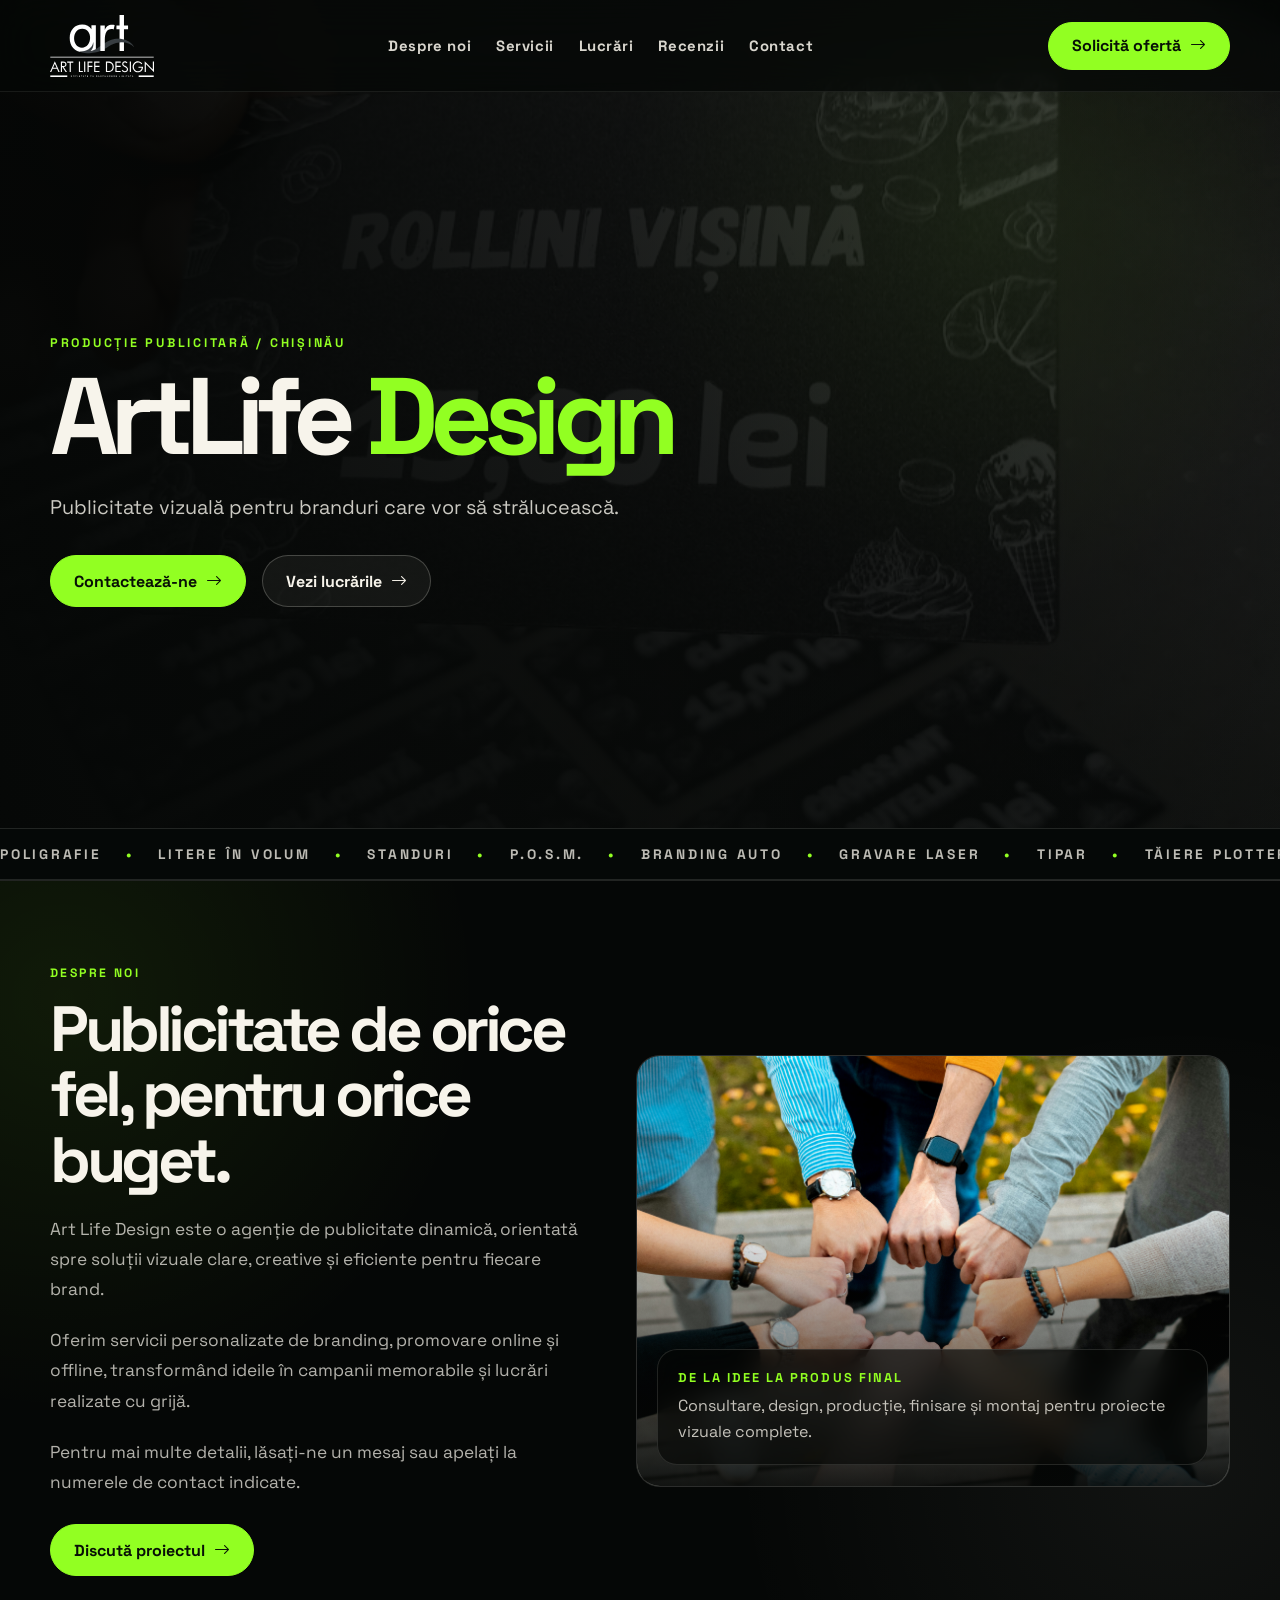
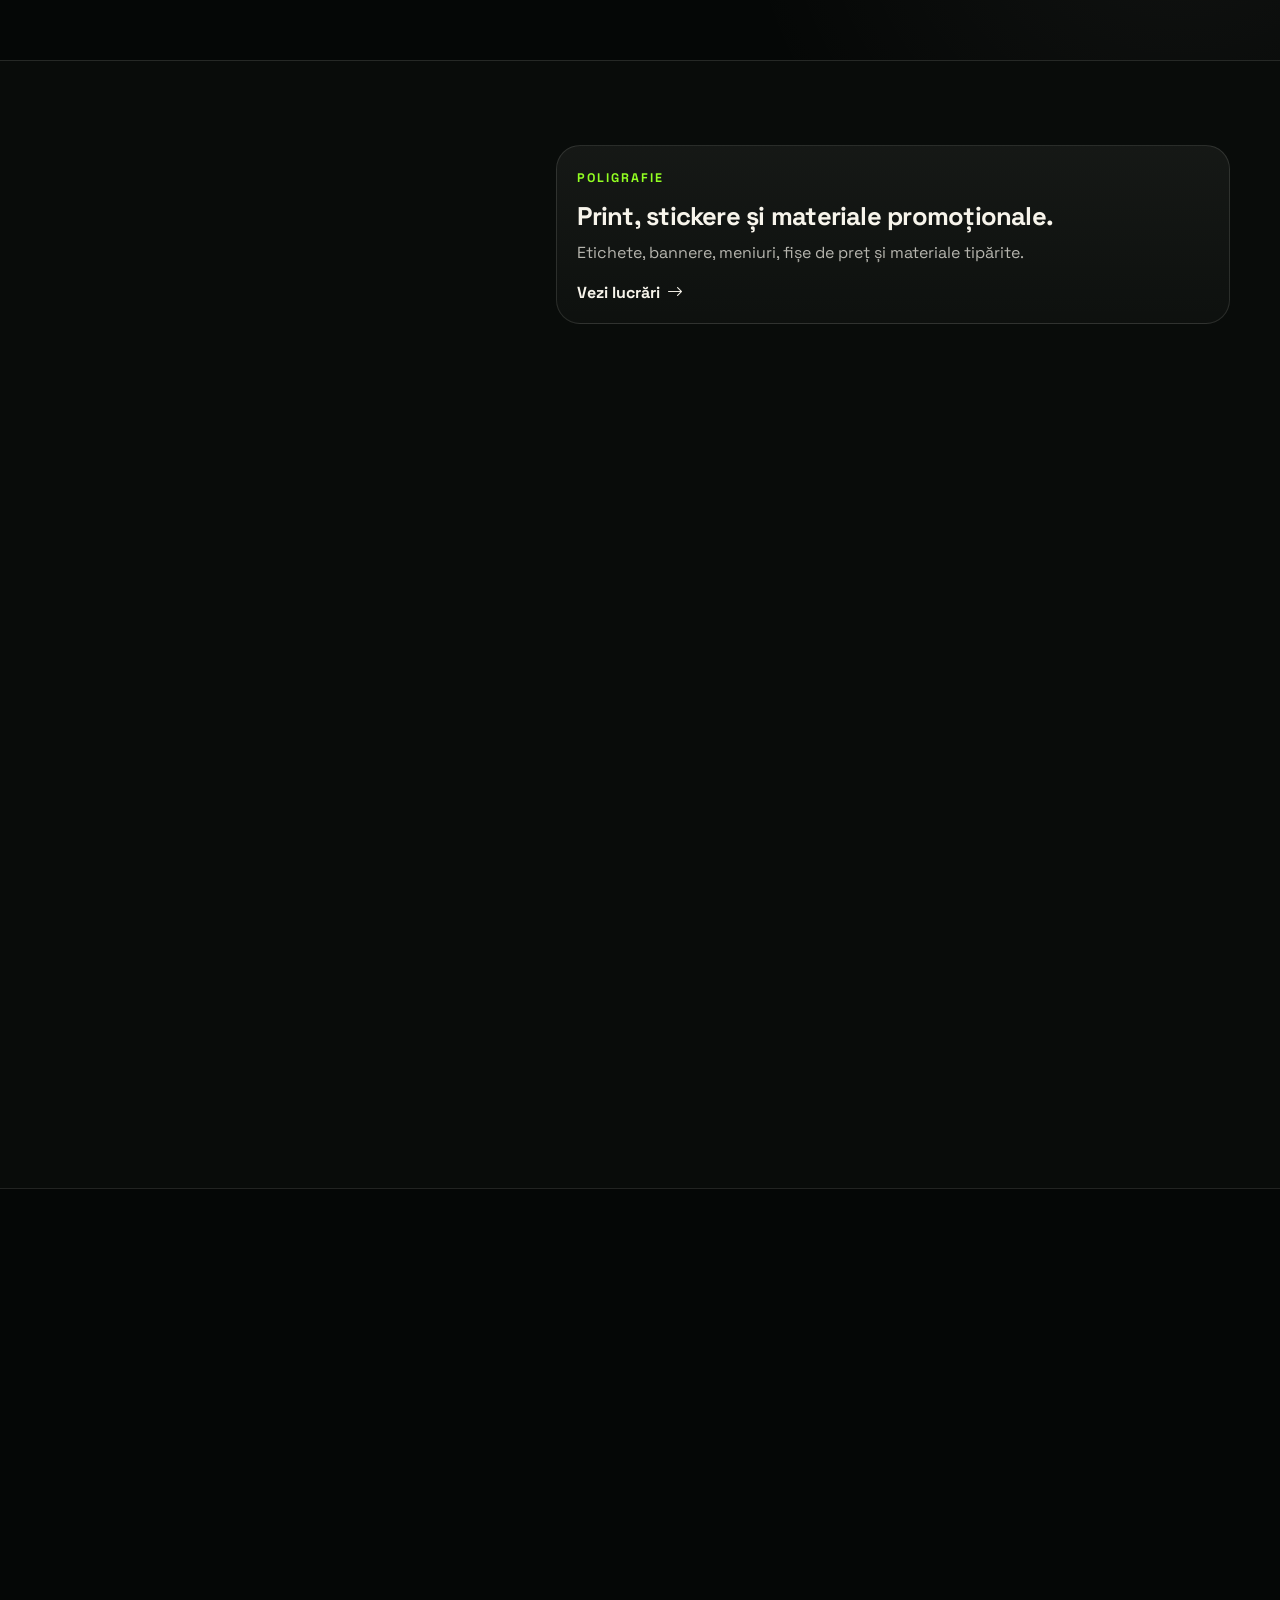
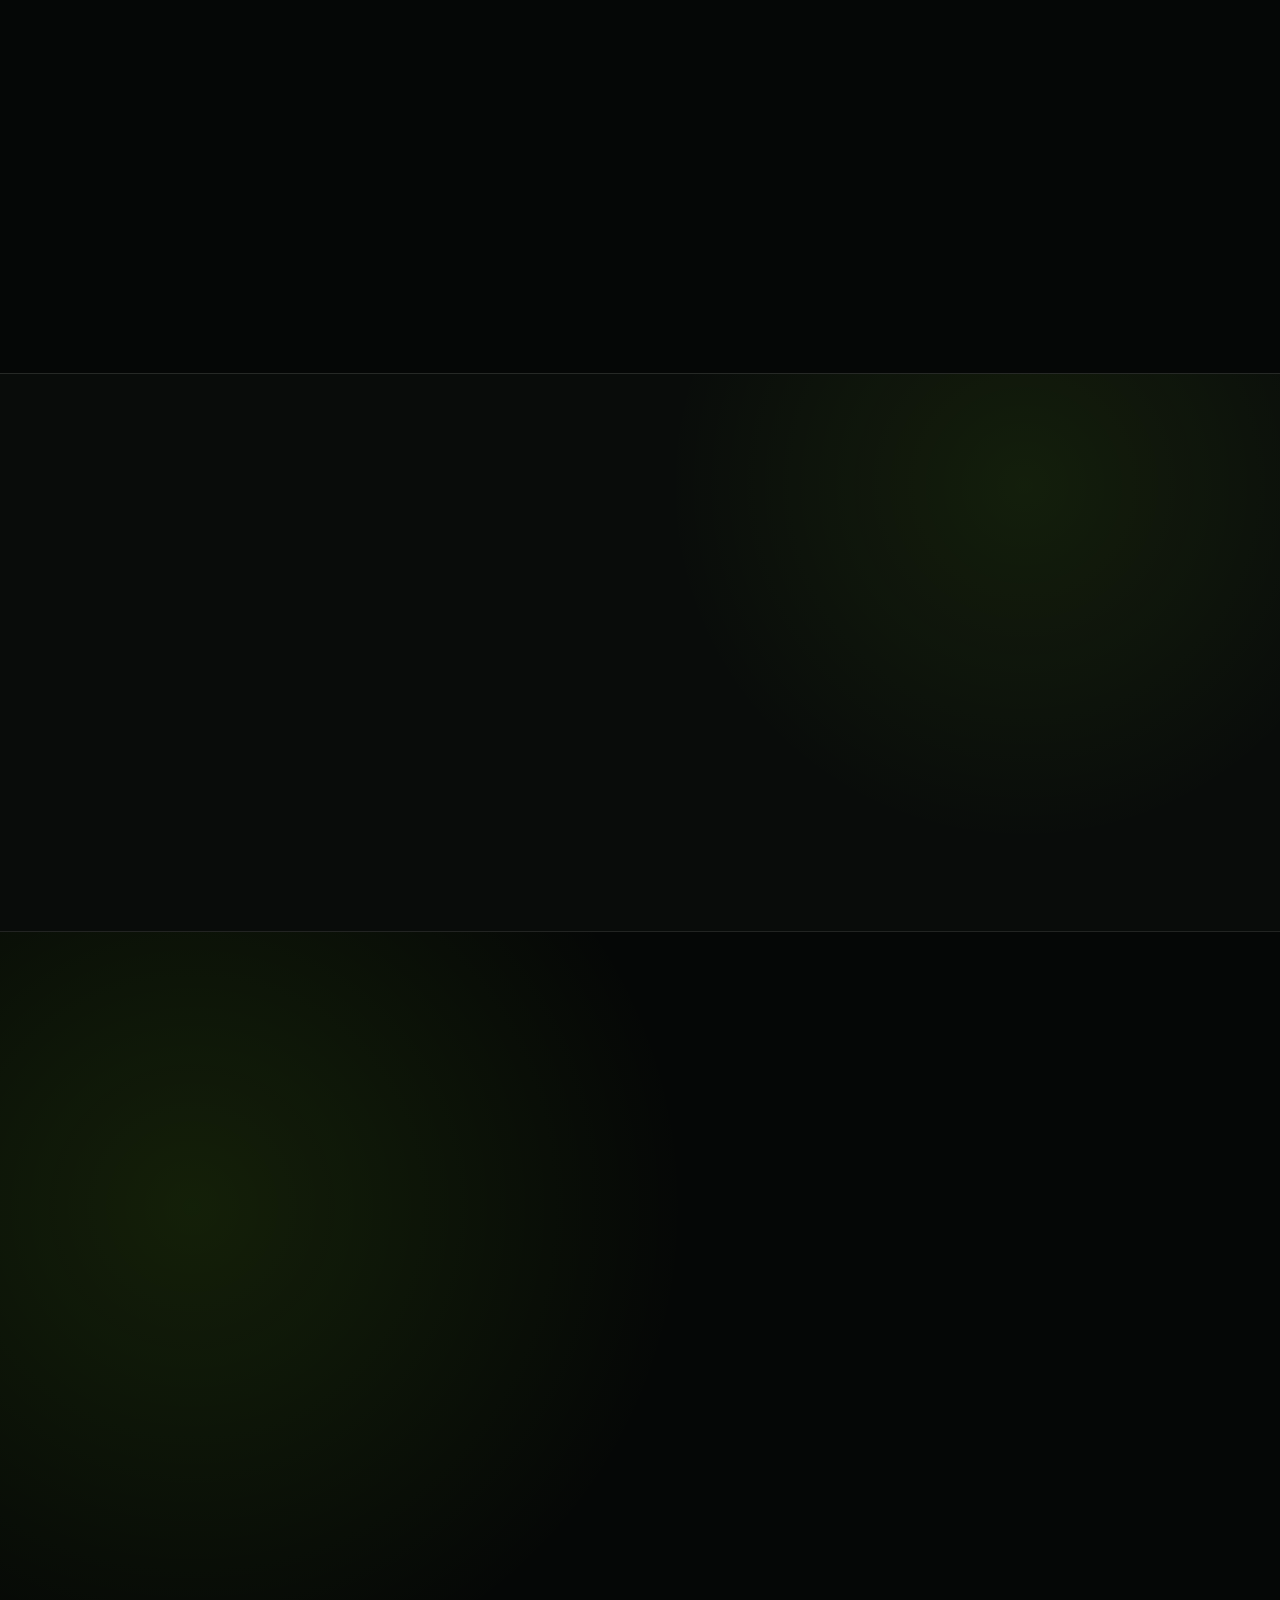
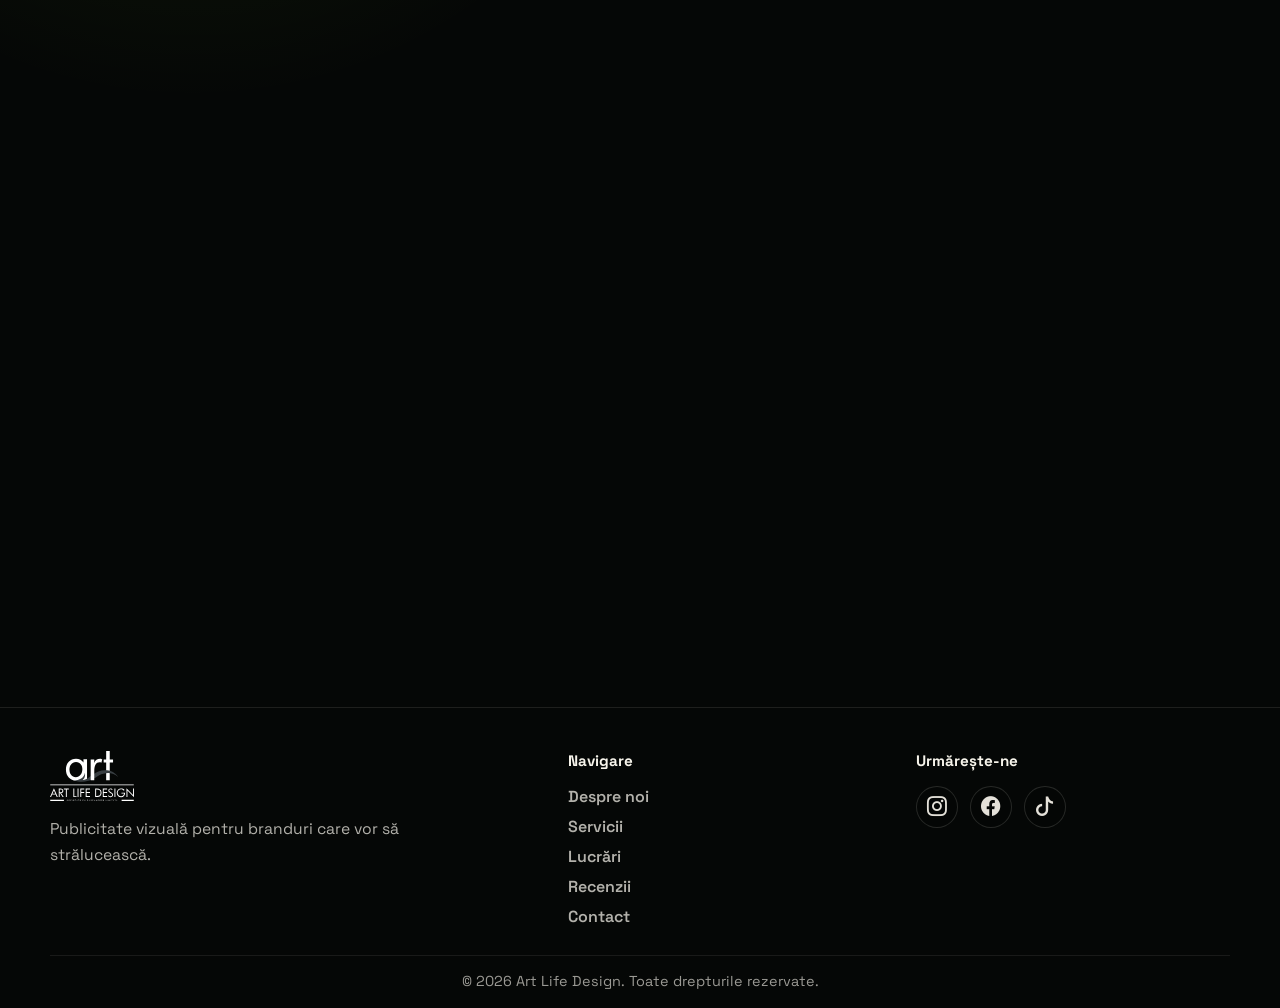
==== commit aa1a0399: "Modificari formular si recenzii mobile" ====
--- a/index.html
+++ b/index.html
@@ -94,7 +94,6 @@
     <div class="container about-simple">
       <div class="about-simple-text reveal">
         <span class="section-label">Despre noi</span>
-
         <h2>Publicitate de orice fel, pentru orice buget.</h2>
 
         <p>
@@ -119,7 +118,6 @@
 
       <div class="about-team-photo reveal">
         <img src="images/team.jpg" alt="ArtLife Design producție publicitară">
-
         <div class="about-team-caption">
           <span>De la idee la produs final</span>
           <p>Consultare, design, producție, finisare și montaj pentru proiecte vizuale complete.</p>
@@ -155,50 +153,35 @@
           <span>Poligrafie</span>
           <h3>Print, stickere și materiale promoționale.</h3>
           <p>Etichete, bannere, meniuri, fișe de preț și materiale tipărite.</p>
-          <a href="lucrari.html?filter=poligrafie" class="card-link btn-arrow">
-            Vezi lucrări
-            <i class="bi bi-arrow-right"></i>
-          </a>
+          <a href="lucrari.html?filter=poligrafie" class="card-link btn-arrow">Vezi lucrări <i class="bi bi-arrow-right"></i></a>
         </article>
 
         <article class="service-card-row reveal" data-service-card="volum" data-search-service="litere volum standuri light box casete luminoase fatade">
           <span>Litere în volum & Standuri</span>
           <h3>Elemente vizuale pentru fațade și interior.</h3>
           <p>Litere volumetrice, light box-uri, standuri și casete luminoase.</p>
-          <a href="lucrari.html?filter=volum" class="card-link btn-arrow">
-            Vezi lucrări
-            <i class="bi bi-arrow-right"></i>
-          </a>
+          <a href="lucrari.html?filter=volum" class="card-link btn-arrow">Vezi lucrări <i class="bi bi-arrow-right"></i></a>
         </article>
 
         <article class="service-card-row reveal" data-service-card="posm" data-search-service="posm display urne suporturi standuri campanii retail">
           <span>P.O.S.M.</span>
           <h3>Materiale pentru retail și campanii.</h3>
           <p>Display-uri, urne, suporturi, standuri și produse personalizate.</p>
-          <a href="lucrari.html?filter=posm" class="card-link btn-arrow">
-            Vezi lucrări
-            <i class="bi bi-arrow-right"></i>
-          </a>
+          <a href="lucrari.html?filter=posm" class="card-link btn-arrow">Vezi lucrări <i class="bi bi-arrow-right"></i></a>
         </article>
 
         <article class="service-card-row reveal" data-service-card="auto" data-search-service="branding auto colantare masini microbuze flote transport">
           <span>Branding Auto</span>
           <h3>Promovare vizibilă pe mașini și flote.</h3>
           <p>Colantări auto pentru transport comercial, microbuze și automobile.</p>
-          <a href="lucrari.html?filter=auto" class="card-link btn-arrow">
-            Vezi lucrări
-            <i class="bi bi-arrow-right"></i>
-          </a>
+          <a href="lucrari.html?filter=auto" class="card-link btn-arrow">Vezi lucrări <i class="bi bi-arrow-right"></i></a>
         </article>
 
         <article class="service-card-row reveal" data-service-card="laser" data-search-service="laser gravare taiere plotter decupare productie">
           <span>Laser / Plotter</span>
           <h3>Tăiere, gravare și decupare personalizată.</h3>
           <p>Servicii pentru proiecte promoționale, decorative și tehnice.</p>
-          <a href="#contact" class="card-link btn-arrow">
-            Solicită ofertă
-            <i class="bi bi-arrow-right"></i>
-          </a>
+          <a href="#contact" class="card-link btn-arrow">Solicită ofertă <i class="bi bi-arrow-right"></i></a>
         </article>
       </div>
     </div>
@@ -282,28 +265,32 @@
         <div class="contact-form-card reveal">
           <h3>Solicită o consultare</h3>
 
-<form action="https://formsubmit.co/artlifedesignform@gmail.com" method="POST" class="ajax-form" novalidate>            <input type="hidden" name="_subject" value="Cerere nouă de pe site ArtLife Design">
+          <form action="https://formsubmit.co/artlifedesignform@gmail.com" method="POST" class="ajax-form" novalidate>
+            <input type="hidden" name="_subject" value="Cerere nouă de pe site ArtLife Design">
             <input type="hidden" name="_captcha" value="false">
             <input type="hidden" name="_template" value="table">
 
-           <div class="form-row">
-  <input type="text" name="nume" placeholder="Scrie numele și prenumele tău*" required>
-  <input type="tel" name="telefon" placeholder="Scrie numărul tău de telefon*" required>
-</div>
-
-<input type="email" name="email" placeholder="Scrie adresa ta de email*" required>
-
-<select name="serviciu" required>
-  <option value="">Alege serviciul dorit*</option>
-  <option value="Consultare">Consultare</option>
-  <option value="Poligrafie">Poligrafie</option>
-  <option value="Litere în volum & Standuri">Litere în volum & Standuri</option>
-  <option value="P.O.S.M.">P.O.S.M.</option>
-  <option value="Branding Auto">Branding Auto</option>
-  <option value="Laser / Plotter">Laser / Plotter</option>
-</select>
-
-<textarea name="mesaj" placeholder="Scrie mesajul tău*" required></textarea>
+            <div class="form-row">
+              <input type="text" name="nume" placeholder="Scrie numele și prenumele tău*">
+              <input type="tel" name="telefon" placeholder="Scrie numărul tău de telefon*">
+            </div>
+
+            <input type="email" name="email" placeholder="Scrie adresa ta de email*">
+
+            <div class="select-wrap">
+              <select name="serviciu">
+                <option value="">Alege serviciul dorit*</option>
+                <option value="Consultare">Consultare</option>
+                <option value="Poligrafie">Poligrafie</option>
+                <option value="Litere în volum & Standuri">Litere în volum & Standuri</option>
+                <option value="P.O.S.M.">P.O.S.M.</option>
+                <option value="Branding Auto">Branding Auto</option>
+                <option value="Laser / Plotter">Laser / Plotter</option>
+              </select>
+            </div>
+
+            <textarea name="mesaj" placeholder="Scrie mesajul tău*"></textarea>
+
             <p class="privacy-note">
               * Prin trimiterea acestui formular, ești de acord cu prelucrarea datelor personale
               în scopul contactării ulterioare. Informațiile vor fi păstrate confidențial.
@@ -375,7 +362,6 @@
             <span class="contact-icon-link static-icon">
               <i class="bi bi-clock contact-icon"></i>
             </span>
-
             <span>Luni - Vineri: 09:00 - 18:00</span>
           </div>
 
--- a/css/style.css
+++ b/css/style.css
@@ -3,23 +3,27 @@
   --green-2: #76db18;
   --dark: #050706;
   --dark-2: #090c0a;
+  --card: rgba(247, 244, 235, 0.045);
   --white: #f7f4eb;
   --muted: rgba(247, 244, 235, 0.72);
   --border: rgba(247, 244, 235, 0.12);
-  --radius: 26px;
+  --radius: 24px;
+  --speed: 0.25s ease;
 }
 
 * {
   box-sizing: border-box;
 }
 
-html,
+html {
+  scroll-behavior: smooth;
+}
+
 body {
   margin: 0;
   background: var(--dark);
   color: var(--white);
   font-family: "Space Grotesk", Arial, sans-serif;
-  scroll-behavior: smooth;
   overflow-x: hidden;
 }
 
@@ -28,7 +32,7 @@
 }
 
 body::-webkit-scrollbar-track {
-  background: #050706;
+  background: var(--dark);
 }
 
 body::-webkit-scrollbar-thumb {
@@ -38,8 +42,8 @@
 
 img,
 video {
+  display: block;
   max-width: 100%;
-  display: block;
 }
 
 a {
@@ -49,8 +53,8 @@
 
 button,
 input,
-textarea,
-select {
+select,
+textarea {
   font-family: inherit;
 }
 
@@ -60,7 +64,7 @@
 
 .container {
   width: min(1180px, calc(100% - 36px));
-  margin-inline: auto;
+  margin: 0 auto;
 }
 
 .section {
@@ -74,7 +78,7 @@
   color: var(--green);
   font-size: 0.76rem;
   font-weight: 800;
-  letter-spacing: 0.22em;
+  letter-spacing: 0.2em;
   text-transform: uppercase;
 }
 
@@ -91,10 +95,10 @@
 .section-head h2,
 .works-head h2 {
   margin: 0;
-  font-size: clamp(2rem, 3.8vw, 4rem);
+  font-size: clamp(2rem, 4vw, 4rem);
   line-height: 1.06;
   font-weight: 800;
-  letter-spacing: -0.055em;
+  letter-spacing: -0.05em;
 }
 
 .section-head p {
@@ -103,10 +107,14 @@
   margin: 1rem 0 0;
 }
 
+/* BUTOANE */
+
 .btn-main,
 .btn-ghost,
-.nav-cta {
-  min-height: 54px;
+.nav-cta,
+.work-order-btn,
+.gallery-order-btn {
+  min-height: 52px;
   padding: 0 1.45rem;
   border-radius: 999px;
   display: inline-flex;
@@ -114,7 +122,7 @@
   justify-content: center;
   gap: 0.55rem;
   font-weight: 800;
-  transition: 0.25s ease;
+  transition: var(--speed);
 }
 
 .btn-main,
@@ -129,47 +137,58 @@
   background: var(--green-2);
   border-color: var(--green-2);
   transform: translateY(-3px);
-  box-shadow: 0 0 24px rgba(146, 255, 34, 0.18);
-}
-
-.btn-ghost {
+  box-shadow: 0 0 24px rgba(146, 255, 34, 0.2);
+}
+
+.btn-ghost,
+.work-order-btn,
+.gallery-order-btn {
   color: var(--white);
   border: 1px solid rgba(247, 244, 235, 0.22);
-  background: rgba(247, 244, 235, 0.06);
-}
-
-.btn-ghost:hover {
+  background: rgba(247, 244, 235, 0.055);
+}
+
+.btn-ghost:hover,
+.work-order-btn:hover,
+.gallery-order-btn:hover {
   color: var(--green);
   border-color: rgba(146, 255, 34, 0.45);
-  background: rgba(247, 244, 235, 0.08);
+  background: rgba(146, 255, 34, 0.08);
   transform: translateY(-2px);
 }
 
 .btn-arrow i {
-  transition: transform 0.25s ease;
+  transition: transform var(--speed);
 }
 
 .btn-arrow:hover i {
   transform: translateX(6px);
 }
 
+.icon-btn {
+  display: grid;
+  place-items: center;
+  line-height: 1;
+}
+
 /* NAVBAR */
 
 .site-navbar {
   position: fixed;
-  inset: 0 0 auto 0;
+  inset: 0 0 auto;
   height: 92px;
   z-index: 1000;
   background: rgba(5, 7, 6, 0.72);
   border-bottom: 1px solid rgba(247, 244, 235, 0.08);
   backdrop-filter: blur(20px);
-  transition: 0.25s ease;
+  -webkit-backdrop-filter: blur(20px);
+  transition: var(--speed);
 }
 
 .site-navbar.nav-scrolled {
   height: 78px;
-  background: rgba(5, 7, 6, 0.92);
-  box-shadow: 0 18px 55px rgba(0, 0, 0, 0.32);
+  background: rgba(5, 7, 6, 0.94);
+  box-shadow: 0 18px 55px rgba(0, 0, 0, 0.35);
 }
 
 .scroll-progress {
@@ -191,34 +210,33 @@
 
 .logo-svg {
   height: 62px;
-  transition: 0.25s ease;
+  transition: var(--speed);
+}
+
+.nav-scrolled .logo-svg {
+  height: 54px;
 }
 
 .logo-link:hover .logo-svg,
 .footer-logo-link:hover .footer-logo {
   transform: scale(1.06);
   filter:
-    drop-shadow(0 0 8px rgba(146, 255, 34, 0.75))
-    drop-shadow(0 0 18px rgba(146, 255, 34, 0.55))
-    drop-shadow(0 0 34px rgba(146, 255, 34, 0.35));
-}
-
-.nav-scrolled .logo-svg {
-  height: 54px;
+    drop-shadow(0 0 8px rgba(146, 255, 34, 0.7))
+    drop-shadow(0 0 22px rgba(146, 255, 34, 0.45));
 }
 
 .nav-links-wrap {
   display: flex;
   align-items: center;
-  gap: 1.65rem;
+  gap: 1.55rem;
 }
 
 .nav-link {
+  position: relative;
+  padding: 0.5rem 0;
   color: rgba(247, 244, 235, 0.88);
   font-size: 0.93rem;
   font-weight: 800;
-  position: relative;
-  padding: 0.5rem 0;
   letter-spacing: 0.04em;
 }
 
@@ -229,10 +247,10 @@
   right: 0;
   bottom: 0;
   height: 2px;
+  background: var(--green);
   transform: scaleX(0);
   transform-origin: left;
-  background: var(--green);
-  transition: transform 0.25s ease;
+  transition: var(--speed);
 }
 
 .nav-link:hover,
@@ -287,7 +305,7 @@
 
 .hero-shade {
   background:
-    linear-gradient(90deg, rgba(5, 7, 6, 0.94), rgba(5, 7, 6, 0.68), rgba(5, 7, 6, 0.18)),
+    linear-gradient(90deg, rgba(5, 7, 6, 0.95), rgba(5, 7, 6, 0.65), rgba(5, 7, 6, 0.18)),
     linear-gradient(180deg, rgba(0, 0, 0, 0.18), rgba(5, 7, 6, 0.72)),
     radial-gradient(circle at 76% 28%, rgba(146, 255, 34, 0.14), transparent 32%);
 }
@@ -299,13 +317,13 @@
 }
 
 .hero-kicker {
-  color: var(--green);
+  display: inline-block;
+  margin-bottom: 1rem;
+  color: var(--green);
+  font-size: 0.78rem;
   font-weight: 800;
   letter-spacing: 0.22em;
   text-transform: uppercase;
-  font-size: 0.78rem;
-  margin-bottom: 1rem;
-  display: inline-block;
 }
 
 .hero h1 {
@@ -334,14 +352,14 @@
   gap: 1rem;
 }
 
-/* STRIP */
+/* STRIP SERVICII */
 
 .service-strip {
   overflow: hidden;
   padding: 1rem 0;
   background: #050807;
-  border-top: 1px solid rgba(247, 244, 235, 0.12);
-  border-bottom: 1px solid rgba(247, 244, 235, 0.12);
+  border-top: 1px solid var(--border);
+  border-bottom: 1px solid var(--border);
 }
 
 .strip-track {
@@ -356,7 +374,7 @@
   color: rgba(247, 244, 235, 0.76);
   font-size: 0.86rem;
   font-weight: 800;
-  letter-spacing: 0.22em;
+  letter-spacing: 0.2em;
   text-transform: uppercase;
 }
 
@@ -418,7 +436,7 @@
   border-radius: var(--radius);
   overflow: hidden;
   border: 1px solid var(--border);
-  background: rgba(247, 244, 235, 0.04);
+  background: var(--card);
 }
 
 .about-team-photo img {
@@ -511,12 +529,17 @@
   padding: 0.25rem 1rem;
   border: 1px solid var(--border);
   border-radius: 999px;
-  background: rgba(247, 244, 235, 0.04);
+  background: var(--card);
   margin-bottom: 1.2rem;
 }
 
 .portfolio-search {
   margin: 1.5rem 0;
+}
+
+.service-search i,
+.portfolio-search i {
+  color: var(--muted);
 }
 
 .service-search input,
@@ -525,6 +548,7 @@
   border: 0;
   background: transparent;
   box-shadow: none;
+  padding-left: 0;
 }
 
 .services-tabs,
@@ -537,13 +561,13 @@
 .service-filter,
 .filter-btn {
   border: 1px solid var(--border);
-  background: rgba(247, 244, 235, 0.04);
+  background: var(--card);
   color: var(--muted);
   border-radius: 999px;
   padding: 0.75rem 1rem;
   font-size: 0.95rem;
   font-weight: 800;
-  transition: 0.22s ease;
+  transition: var(--speed);
 }
 
 .service-filter:hover,
@@ -563,10 +587,10 @@
 
 .service-card-row {
   padding: 1.25rem;
-  border-radius: 24px;
+  border-radius: var(--radius);
   border: 1px solid var(--border);
   background: linear-gradient(180deg, rgba(247, 244, 235, 0.055), rgba(247, 244, 235, 0.025));
-  transition: 0.25s ease;
+  transition: var(--speed);
 }
 
 .service-card-row:hover {
@@ -642,8 +666,8 @@
   border-radius: var(--radius);
   border: 1px solid rgba(247, 244, 235, 0.1);
   overflow: hidden;
-  background: rgba(247, 244, 235, 0.04);
-  transition: 0.25s ease;
+  background: var(--card);
+  transition: var(--speed);
 }
 
 .work-card:hover,
@@ -712,7 +736,7 @@
   color: var(--white);
   background: rgba(5, 7, 6, 0.42);
   opacity: 0;
-  transition: 0.25s ease;
+  transition: var(--speed);
 }
 
 .media-overlay i {
@@ -753,30 +777,17 @@
   margin-top: 1rem;
 }
 
-.work-order-btn,
+.work-order-btn {
+  min-height: 48px;
+  padding: 0 1.2rem;
+  font-size: 0.93rem;
+}
+
 .gallery-order-btn {
-  display: inline-flex;
-  align-items: center;
-  justify-content: center;
-  gap: 10px;
   width: fit-content;
-  min-height: 50px;
-  padding: 0 24px;
-  border-radius: 999px;
-  background: rgba(255, 255, 255, 0.05);
-  border: 1px solid rgba(146, 255, 34, 0.35);
-  color: var(--white);
-  font-size: 0.95rem;
-  font-weight: 800;
-  transition: 0.25s ease;
-}
-
-.work-order-btn:hover,
-.gallery-order-btn:hover {
-  background: rgba(146, 255, 34, 0.08);
-  border-color: var(--green);
-  color: var(--green);
-  transform: translateY(-2px);
+  min-width: 280px;
+  min-height: 56px;
+  margin-top: 2rem;
 }
 
 /* REVIEWS */
@@ -803,8 +814,8 @@
 
 .review-card {
   width: 360px;
+  flex: 0 0 360px;
   min-height: 245px;
-  flex: 0 0 360px;
   border-radius: var(--radius);
   padding: 1.4rem;
   border: 1px solid var(--border);
@@ -814,8 +825,7 @@
   display: flex;
   flex-direction: column;
   justify-content: space-between;
-  transition: 0.25s ease;
-  overflow: hidden;
+  transition: var(--speed);
 }
 
 .review-card:hover {
@@ -845,7 +855,7 @@
 }
 
 .review-card p {
-  color: rgba(247, 244, 235, 0.83);
+  color: rgba(247, 244, 235, 0.86);
   line-height: 1.65;
   margin: 1.2rem 0 1.4rem;
 }
@@ -879,7 +889,7 @@
   border-radius: var(--radius);
   padding: 1.4rem;
   border: 1px solid var(--border);
-  background: rgba(247, 244, 235, 0.04);
+  background: var(--card);
 }
 
 .contact-form-card h3,
@@ -907,17 +917,13 @@
   outline: 0;
   padding: 0 1rem;
   margin-bottom: 0.85rem;
-  transition: 0.22s ease;
+  transition: var(--speed);
 }
 
 textarea {
   min-height: 145px;
   resize: vertical;
   padding-top: 1rem;
-}
-
-select option {
-  color: #071006;
 }
 
 input:focus,
@@ -927,6 +933,24 @@
   box-shadow: 0 0 0 4px rgba(146, 255, 34, 0.08);
 }
 
+select {
+  appearance: none;
+  -webkit-appearance: none;
+  padding-right: 3.2rem;
+  background-image:
+    linear-gradient(45deg, transparent 50%, var(--white) 50%),
+    linear-gradient(135deg, var(--white) 50%, transparent 50%);
+  background-position:
+    calc(100% - 24px) 50%,
+    calc(100% - 16px) 50%;
+  background-size: 8px 8px;
+  background-repeat: no-repeat;
+}
+
+select option {
+  color: #071006;
+}
+
 .privacy-note {
   color: var(--muted);
   font-size: 0.82rem;
@@ -952,6 +976,25 @@
 
 .form-message.error {
   color: #ff6969;
+}
+
+.field-invalid {
+  border-color: #ff6969 !important;
+}
+
+.field-error {
+  display: block;
+  width: fit-content;
+  max-width: 100%;
+  margin: -0.45rem 0 0.75rem;
+  padding: 0.55rem 0.8rem;
+  border-radius: 12px;
+  background: rgba(255, 105, 105, 0.12);
+  border: 1px solid rgba(255, 105, 105, 0.35);
+  color: #ff8b8b;
+  font-size: 0.82rem;
+  font-weight: 700;
+  line-height: 1.4;
 }
 
 .contact-line {
@@ -973,7 +1016,7 @@
   background: rgba(146, 255, 34, 0.08);
   color: var(--green);
   position: relative;
-  transition: 0.22s ease;
+  transition: var(--speed);
 }
 
 .contact-icon-link:hover {
@@ -996,12 +1039,12 @@
 }
 
 @keyframes phoneCircle {
-  0% {
+  from {
     opacity: 0.75;
     transform: scale(0.86);
   }
 
-  100% {
+  to {
     opacity: 0;
     transform: scale(1.45);
   }
@@ -1034,9 +1077,7 @@
   padding: 1.2rem;
   border-radius: 22px;
   border: 1px solid rgba(146, 255, 34, 0.24);
-  background:
-    radial-gradient(circle at top right, rgba(146, 255, 34, 0.13), transparent 36%),
-    rgba(247, 244, 235, 0.045);
+  background: rgba(247, 244, 235, 0.045);
 }
 
 .social-kicker {
@@ -1051,18 +1092,18 @@
 
 .contact-socials h4 {
   margin: 0 0 0.85rem;
-  color: var(--white);
   font-size: 1.25rem;
-  font-weight: 800;
-}
-
-.contact-social-links {
+}
+
+.contact-social-links,
+.footer-socials {
   display: flex;
   flex-wrap: wrap;
   gap: 0.75rem;
 }
 
-.contact-social-links a {
+.contact-social-links a,
+.footer-socials a {
   width: 48px;
   height: 48px;
   display: grid;
@@ -1072,10 +1113,11 @@
   background: rgba(5, 7, 6, 0.52);
   color: rgba(247, 244, 235, 0.92);
   font-size: 1.22rem;
-  transition: 0.25s ease;
-}
-
-.contact-social-links a:hover {
+  transition: var(--speed);
+}
+
+.contact-social-links a:hover,
+.footer-socials a:hover {
   background: rgba(146, 255, 34, 0.13);
   border-color: rgba(146, 255, 34, 0.48);
   color: var(--green);
@@ -1088,7 +1130,7 @@
   border-radius: 22px;
   overflow: hidden;
   border: 1px solid var(--border);
-  background: rgba(247, 244, 235, 0.05);
+  background: var(--card);
 }
 
 .map-box iframe {
@@ -1096,7 +1138,6 @@
   height: 240px;
   border: 0;
   display: block;
-  filter: grayscale(0.2) contrast(0.98);
 }
 
 .map-box span {
@@ -1106,7 +1147,7 @@
   font-weight: 800;
 }
 
-/* MODAL */
+/* MODAL GALERIE */
 
 .gallery-modal {
   position: fixed;
@@ -1132,12 +1173,12 @@
   overflow: hidden;
   border-radius: var(--radius);
   border: 1px solid rgba(247, 244, 235, 0.16);
-  background: #090c0a;
+  background: var(--dark-2);
 }
 
 .gallery-image-wrap {
   min-height: 520px;
-  background: #050706;
+  background: var(--dark);
 }
 
 .gallery-image-wrap img {
@@ -1199,7 +1240,7 @@
   border: 1px solid rgba(247, 244, 235, 0.18);
   background: rgba(5, 7, 6, 0.72);
   color: var(--white);
-  transition: 0.25s ease;
+  transition: var(--speed);
 }
 
 .gallery-close {
@@ -1234,7 +1275,7 @@
   background: rgba(146, 255, 34, 0.1);
 }
 
-/* PORTFOLIO */
+/* PORTFOLIO PAGE */
 
 .portfolio-header {
   padding: 138px 0 54px;
@@ -1279,7 +1320,6 @@
 
 .portfolio-section {
   padding: 3rem 0 5rem;
-  background: var(--dark);
 }
 
 .no-results {
@@ -1313,13 +1353,13 @@
 
 .footer-logo {
   height: 50px;
-  transition: 0.25s ease;
+  transition: var(--speed);
 }
 
 .footer-brand p {
   max-width: 390px;
   margin: 1rem 0 0;
-  color: rgba(247, 244, 235, 0.72);
+  color: var(--muted);
   line-height: 1.6;
   font-size: 0.98rem;
 }
@@ -1339,38 +1379,19 @@
 }
 
 .footer-links a {
-  color: rgba(247, 244, 235, 0.72);
+  color: var(--muted);
   font-weight: 600;
+  transition: var(--speed);
 }
 
 .footer-links a:hover {
   color: var(--green);
-}
-
-.footer-socials {
-  display: flex;
-  align-items: center;
-  gap: 0.75rem;
 }
 
 .footer-socials a {
   width: 42px;
   height: 42px;
   border-radius: 50%;
-  display: grid;
-  place-items: center;
-  border: 1px solid rgba(247, 244, 235, 0.12);
-  background: rgba(247, 244, 235, 0.035);
-  color: rgba(247, 244, 235, 0.78);
-  font-size: 1.05rem;
-  transition: 0.25s ease;
-}
-
-.footer-socials a:hover {
-  color: var(--green);
-  border-color: rgba(146, 255, 34, 0.45);
-  background: rgba(146, 255, 34, 0.08);
-  transform: translateY(-3px);
 }
 
 .footer-bottom {
@@ -1384,7 +1405,7 @@
   margin: 0;
 }
 
-/* TOAST */
+/* BACK TOP + TOAST */
 
 #backTop {
   position: fixed;
@@ -1435,6 +1456,8 @@
   color: #ff6969;
 }
 
+/* ANIMAȚII SIMPLE */
+
 .reveal {
   opacity: 0;
   transform: translateY(18px);
@@ -1449,19 +1472,19 @@
 /* RESPONSIVE */
 
 @media (max-width: 1080px) {
+  .about-simple,
+  .services-compact,
+  .contact-grid {
+    grid-template-columns: 1fr;
+  }
+
+  .services-side {
+    position: static;
+  }
+
   .works-grid,
   .portfolio-grid {
     grid-template-columns: repeat(3, 1fr);
-  }
-
-  .services-compact,
-  .about-simple,
-  .contact-grid {
-    grid-template-columns: 1fr;
-  }
-
-  .services-side {
-    position: static;
   }
 
   .gallery-box {
@@ -1527,8 +1550,8 @@
     gap: 0.3rem;
     padding: 1rem;
     border-radius: 22px;
-    background: rgba(5, 7, 6, 0.95);
-    border: 1px solid rgba(247, 244, 235, 0.12);
+    background: rgba(5, 7, 6, 0.96);
+    border: 1px solid var(--border);
     box-shadow: 0 24px 70px rgba(0, 0, 0, 0.42);
     backdrop-filter: blur(18px);
   }
@@ -1600,6 +1623,18 @@
     gap: 0;
   }
 
+  input,
+  select,
+  textarea {
+    font-size: 0.95rem;
+  }
+
+  select {
+    background-position:
+      calc(100% - 23px) 50%,
+      calc(100% - 15px) 50%;
+  }
+
   .works-grid,
   .portfolio-grid {
     grid-template-columns: 1fr;
@@ -1610,6 +1645,11 @@
     height: 300px;
   }
 
+  .contact-form-card,
+  .contact-info {
+    padding: 1.1rem;
+  }
+
   .contact-line {
     grid-template-columns: 48px 1fr;
     gap: 0.8rem;
@@ -1624,13 +1664,38 @@
     font-size: 0.94rem;
   }
 
-  .contact-form-card,
-  .contact-info {
-    padding: 1.1rem;
-  }
-
   .map-box iframe {
     height: 210px;
+  }
+
+  .gallery-modal {
+    padding: 0.8rem;
+  }
+
+  .gallery-close {
+    top: 0.7rem;
+    right: 0.7rem;
+  }
+
+  .gallery-nav {
+    width: 44px;
+    height: 44px;
+  }
+
+  .gallery-prev {
+    left: 0.6rem;
+  }
+
+  .gallery-next {
+    right: 0.6rem;
+  }
+
+  .gallery-image-wrap {
+    min-height: 300px;
+  }
+
+  .gallery-details {
+    padding: 1.1rem;
   }
 
   .gallery-order-btn,
@@ -1639,36 +1704,6 @@
     min-width: 100%;
   }
 
-  .gallery-modal {
-    padding: 0.8rem;
-  }
-
-  .gallery-close {
-    top: 0.7rem;
-    right: 0.7rem;
-  }
-
-  .gallery-nav {
-    width: 44px;
-    height: 44px;
-  }
-
-  .gallery-prev {
-    left: 0.6rem;
-  }
-
-  .gallery-next {
-    right: 0.6rem;
-  }
-
-  .gallery-image-wrap {
-    min-height: 300px;
-  }
-
-  .gallery-details {
-    padding: 1.1rem;
-  }
-
   .portfolio-header {
     padding-top: 110px;
   }
@@ -1682,15 +1717,6 @@
   .filter-btn {
     padding: 0.68rem 0.82rem;
     font-size: 0.86rem;
-  }
-
-  /* MODIFICARE CERUTĂ: recenzii mai mici pe telefon și comentariul vizibil complet */
-  .reviews-section {
-    overflow: hidden;
-  }
-
-  .reviews-marquee {
-    padding: 0.2rem 0 0.4rem;
   }
 
   .reviews-track {
@@ -1715,9 +1741,6 @@
     margin: 0.75rem 0 0.9rem;
     font-size: 0.88rem;
     line-height: 1.45;
-    color: rgba(247, 244, 235, 0.9);
-    display: block;
-    overflow: visible;
   }
 
   .review-card h3 {
@@ -1739,25 +1762,4 @@
   .review-card p {
     font-size: 0.84rem;
   }
-}
-
-select {
-  appearance: none;
-  -webkit-appearance: none;
-  background-image: linear-gradient(45deg, transparent 50%, var(--white) 50%),
-                    linear-gradient(135deg, var(--white) 50%, transparent 50%);
-  background-position:
-    calc(100% - 23px) 50%,
-    calc(100% - 16px) 50%;
-  background-size: 7px 7px, 7px 7px;
-  background-repeat: no-repeat;
-  padding-right: 3rem;
-}
-
-@media (max-width: 640px) {
-  select {
-    background-position:
-      calc(100% - 22px) 50%,
-      calc(100% - 15px) 50%;
-  }
 }
